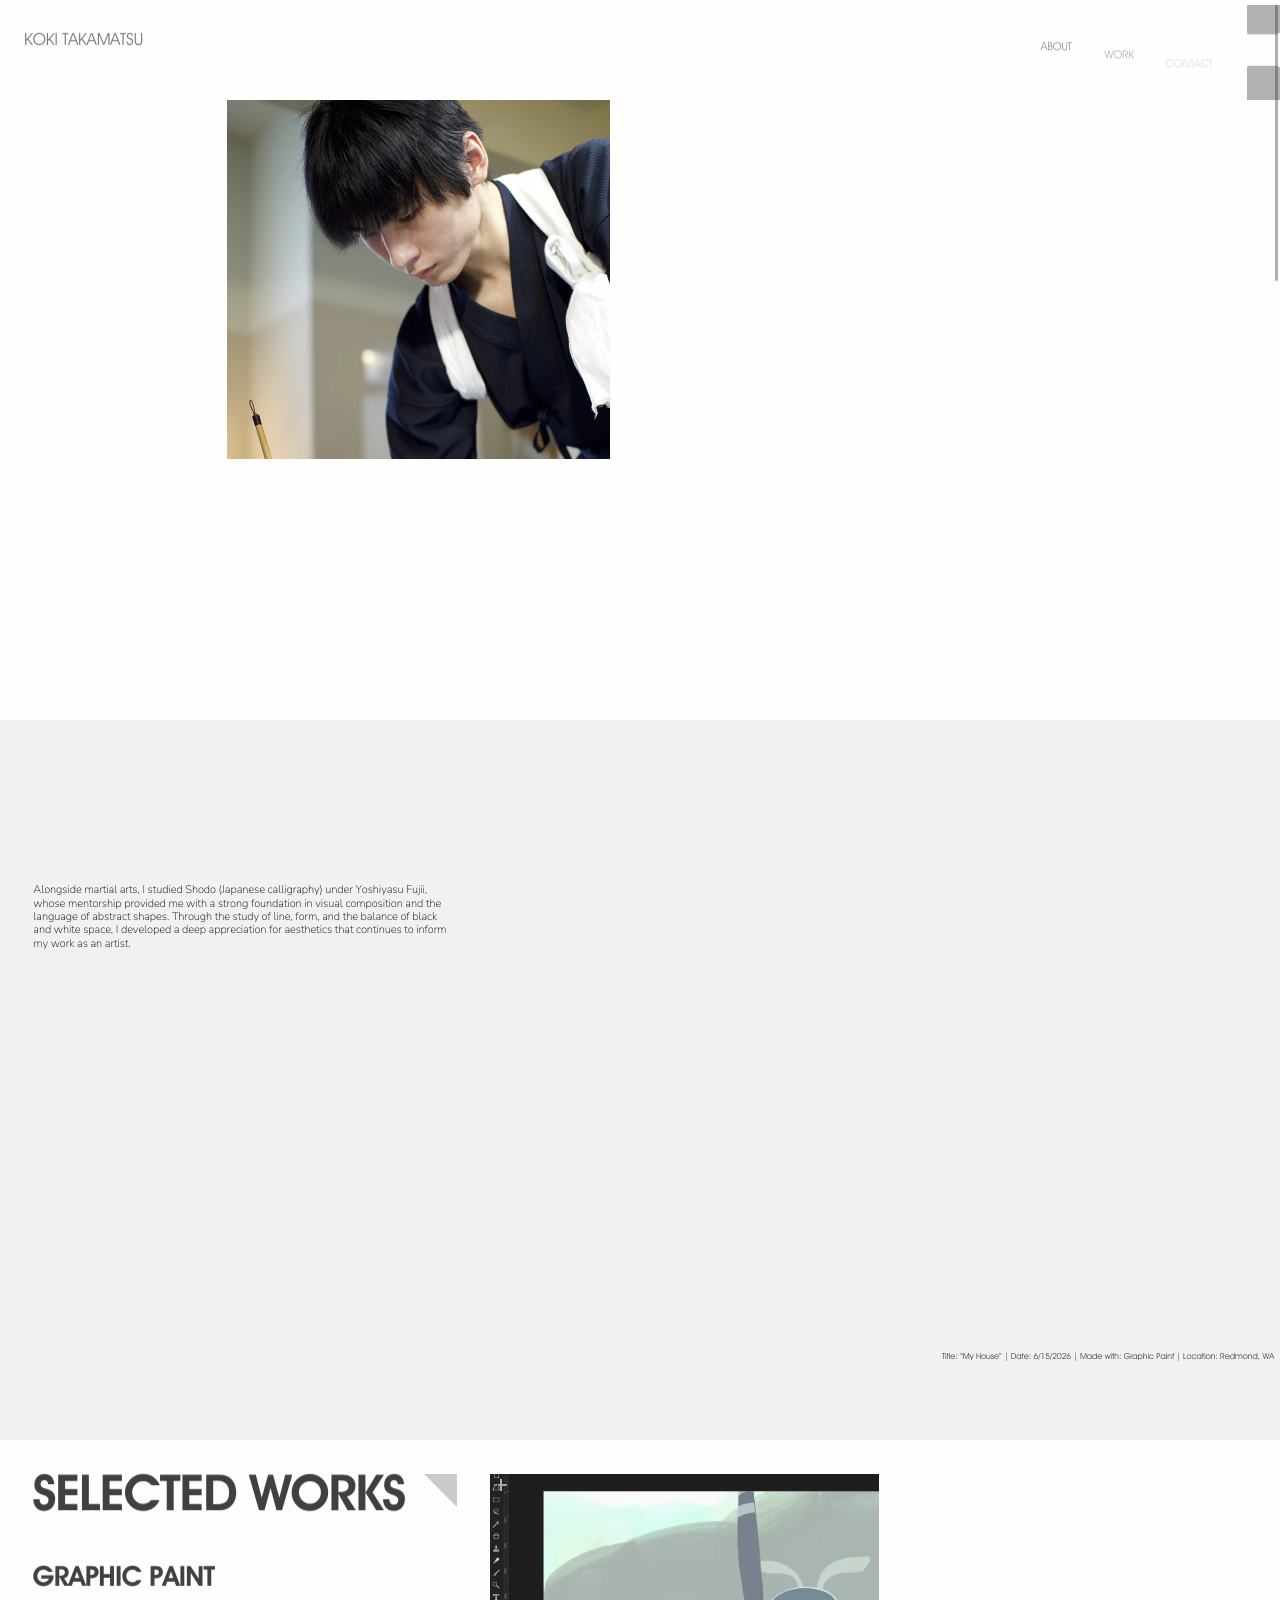
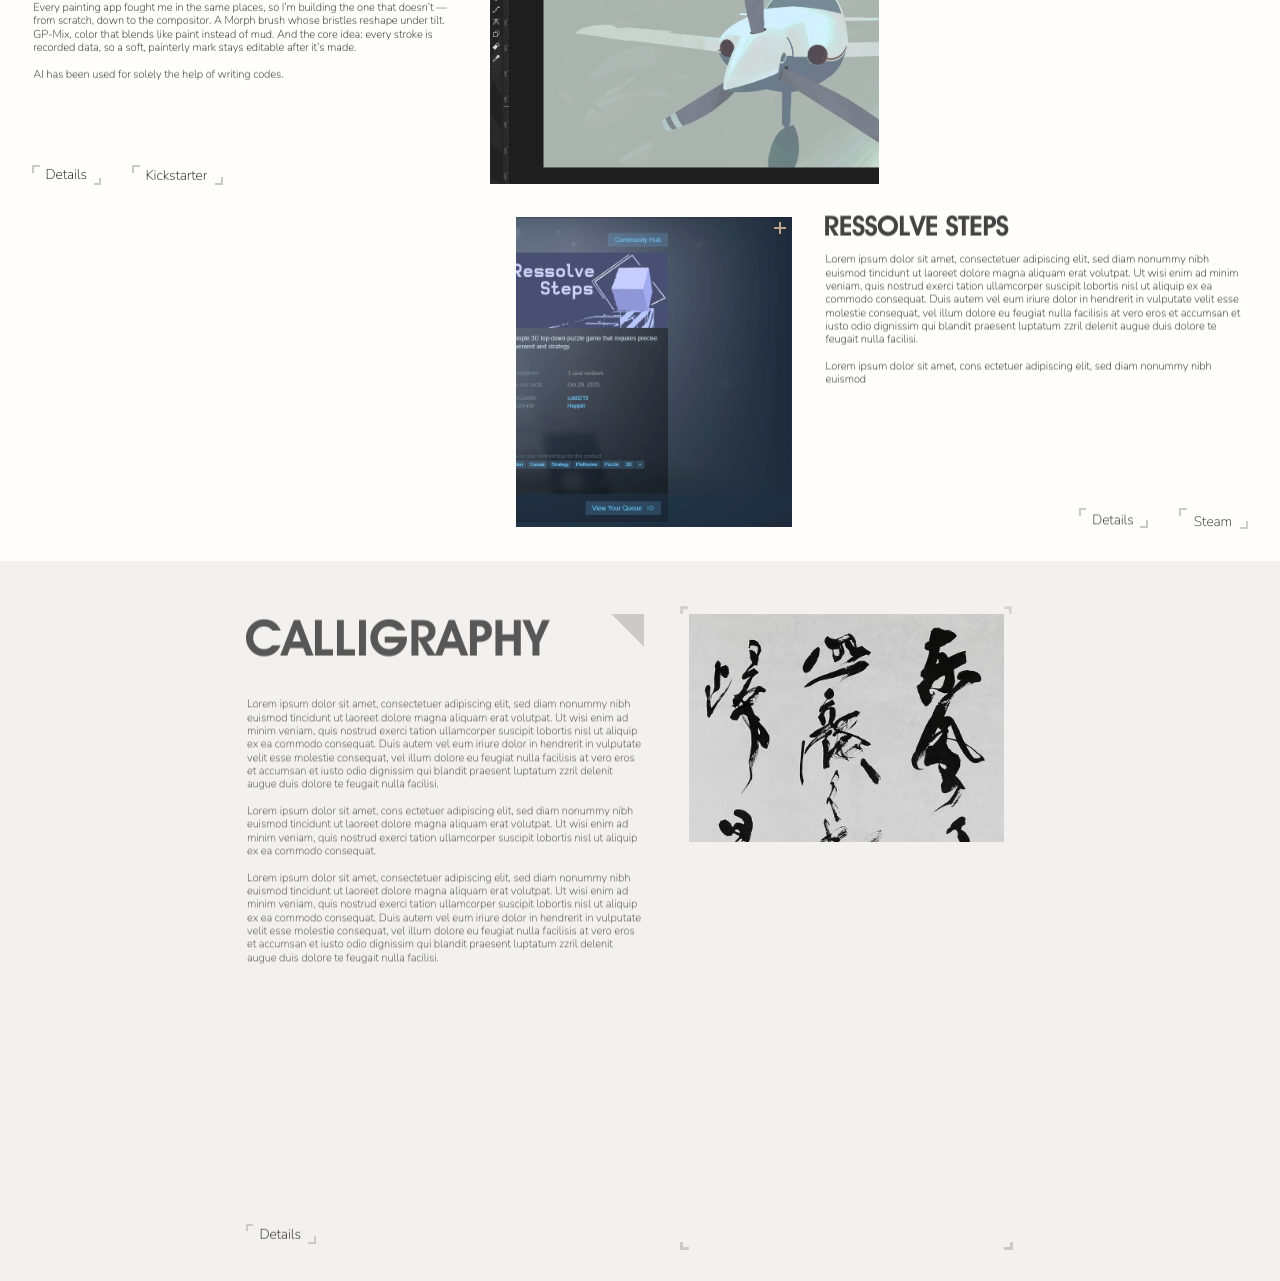
==== index.html @ 163e2c6d "Chevrons in the zoom's side margins step to the picture before / after Co-Authored-By: Claude Opus 5" ====
<!DOCTYPE html>
<html lang="en">
<head>
<meta charset="UTF-8" />
<meta name="viewport" content="width=device-width, initial-scale=1.0" />
<title>Koki Takamatsu — Portfolio</title>
<meta name="description" content="Portfolio of Koki Takamatsu — calligrapher, designer and illustrator." />
<link rel="icon" href="data:image/svg+xml,%3Csvg xmlns='http://www.w3.org/2000/svg' viewBox='0 0 100 100'%3E%3Crect x='28' y='28' width='44' height='44' fill='%23f20000'/%3E%3C/svg%3E" />
<!-- arriving from another page of the site with the cursor's square out (js/cursor.js leaves a note):
     the plain arrow stays hidden from the very first frame, before the stylesheets are in, while the
     white sheet still covers the page (the same rule as css/anim.css; illustration.html has it too) -->
<style>@media (pointer:fine){html.cursor-ready,html.cursor-ready *{cursor:none!important}}</style>
<script>
  try { (function (s, m) { if (s && Date.now() - s.t < 15000 && m && m("(pointer:fine)").matches && !m("(prefers-reduced-motion: reduce)").matches) document.documentElement.classList.add("cursor-ready"); })(JSON.parse(sessionStorage.getItem("kt-cursor") || "null"), window.matchMedia); } catch (e) {}
</script>
<!-- start the hero photo downloading immediately so the preloader rarely has to wait on it -->
<link rel="preload" as="image" href="assets/img/about-portrait.webp" fetchpriority="high" />
<link rel="stylesheet" href="css/style.css" />
<link rel="stylesheet" href="css/anim.css" />
<link rel="stylesheet" href="css/zoom.css" />
<!-- the owner's photos and captions as new as they are: GitHub's copy the moment the console saves -->
<script src="js/fresh.js"></script>
<script>
  /* Arm the animation layer before paint (no FOUC). If the user prefers
     reduced motion we never hide anything. A failsafe reveals the static
     page should the animation JS fail to load. */
  (function () {
    var d = document.documentElement;

    /* ---- browser-zoom support ----------------------------------------
       The design scale --k is driven as a fixed px length that Chrome's
       zoom can enlarge/shrink. On a genuine window resize we re-fit it to
       the viewport; across a ZOOM (detected via devicePixelRatio) we HOLD
       it, so the content actually scales instead of re-fitting and
       cancelling the zoom. The menu + scrollbar read innerWidth directly,
       so they stay put at their original size while the content zooms.
       A CSS fallback (:root{--k:calc(100vw/460.807)}) covers pre-JS.    */
    var DW = 460.807, FIRST = 259.2, lastDPR = window.devicePixelRatio || 1;
    // Expose the fit basis so the shared menu + scrollbar derive the SAME scale.
    window.__fit = { dw: DW, clampPt: FIRST };
    // Fit the artboard to viewport WIDTH, but never let the first 16:9 screen
    // (460.807 x 259.2pt) grow TALLER than the viewport. A wide/short window — e.g.
    // a maximised 16:9 monitor, whose usable height after the browser chrome is
    // less than 9/16 of its width — would otherwise clip the bottom of the first
    // section. Clamp by height too; .stage{margin:0 auto} then centres the
    // (slightly narrower) artboard. On a taller window the width wins, unchanged.
    function fitK() {
      var k = Math.min(window.innerWidth / DW, window.innerHeight / FIRST);
      d.style.setProperty("--k", k + "px");
    }
    fitK();
    window.addEventListener("resize", function () {
      var z = window.devicePixelRatio || 1;
      if (z !== lastDPR) { lastDPR = z; return; } // zoom -> keep --k (content scales)
      fitK();                                      // real resize -> re-fit to viewport
    });
    // the photos and captions the owner set in the console (data/front.json): asked for at once, the
    // newest copy there is (js/fresh.js), put in by js/photos.js
    window.__front = window.__fresh ? window.__fresh.get("data/front.json") : null;

    if (!window.matchMedia || !window.matchMedia("(prefers-reduced-motion: reduce)").matches) {
      d.classList.add("anim");
      window.__revealFailsafe = setTimeout(function () {
        d.classList.remove("anim");
        var p = document.getElementById("preloader");
        if (p) p.style.display = "none";
      }, 5000);
    }
  })();
</script>
</head>
<body>

<!-- preloader; the cursor's under-squares again, beneath the name -->
<div class="preloader" id="preloader" aria-hidden="true">
  <div class="cursor-fold"></div><div class="cursor-fold"></div>
  <span class="pl-inner"><span class="pl-name">KOKI TAKAMATSU</span></span>
</div>

<!-- custom cursor (fine pointers only): Maison Auge's inverse square + the inverting rhombus at the point (js/cursor.js) -->
<div class="cursor-lens" aria-hidden="true"></div>
<div class="cursor-dot" aria-hidden="true"></div>

<!-- fixed top-right menu: same grey as the corner marks, so it hides over them
     at the top of the page and stays reachable once you scroll past them -->
<button class="menu-btn" id="menuBtn" type="button" aria-label="Menu" aria-expanded="false" aria-controls="menuNav">
  <span></span><span></span><span></span>
</button>
<nav class="menu-nav" id="menuNav" aria-hidden="true">
  <a href="#about">ABOUT</a>
  <a href="#works">WORK</a>
  <a href="illustration.html">ILLUSTRATION</a>
  <a href="#contact">CONTACT</a>
</nav>

<!-- background bands (the grey section backgrounds: BACK GROUND, CALLIGRAPHY).
     Kept OUTSIDE the stage, as full-viewport-width layers behind it, so the
     stage's overflow:hidden can't clip them — they bleed to the window edges
     when a wide/short viewport centres the (narrower) stage. The stage is
     transparent so the grey shows through behind the content. -->
<div class="band" style="top:calc(259.2 * var(--k))"></div>
<div class="band" style="top:calc(777.9 * var(--k))"></div>

<!-- the cursor's two under-squares (css/anim.css, js/cursor.js): beneath the page content,
     so letters inside the inverse square stay clean -->
<div class="cursor-fold" aria-hidden="true"></div>
<div class="cursor-fold" aria-hidden="true"></div>

<main class="stage">

  <!-- top-right grey marks -->
  <div class="a wh sqg" style="--x:448.8;--y:0;--w:12;--h:12"></div>
  <div class="a wh sqg" style="--x:448.8;--y:24;--w:12;--h:12"></div>

  <!-- header -->
  <div class="a brand" style="--x:8.6;--y:6.2;--fs:6">KOKI TAKAMATSU</div>
  <a class="a nav" style="--x:374.64;--y:8.1;--fs:4">ABOUT</a>
  <a class="a nav" style="--x:397.66;--y:8.1;--fs:4">WORK</a>
  <a class="a nav" style="--x:419.69;--y:8.1;--fs:4">CONTACT</a>

  <!-- ========================= ABOUT ME ========================= -->
  <!-- data-slot: a photo holder the owner can fill or change in the console (data/front.json, js/photos.js) -->
  <figure class="a wh ph fr" data-slot="about" data-slot-name="About me" style="--x:81.9;--y:36;--w:137.8;--h:206.7">
    <img src="assets/img/about-portrait.webp" alt="Koki Takamatsu" data-noscale fetchpriority="high" />
    <i class="tl"></i><i class="tr"></i><i class="bl"></i><i class="br"></i>
  </figure>
  <div class="tri" style="--x:372.2;--y:36"></div>

<!--ABOUT ME Title-->
  <h2 id="about" class="a h" style="--x:239.5;--y:31.8;--w:160;--fs:18;color:#403838">ABOUT ME</h2>
<!--ABOUT ME Title ends-->

  <div class="a copy j" style="--x:238.5;--y:56.8;--w:145.7;color:#403838">
    <p>I am Koki Takamatsu, a senior at the School of the Art Institute of Chicago pursuing a
    bachelor&#8217;s degree in Fine Arts in Studio with a focus on design and Illustration.</p></div>
  <div class="a copy j" style="--x:238.5;--y:71.2;--w:145.7;color:#403838">
    <p>As a Japanese who&#8217;s spent half of my life in Japan and the other half in the United
    States, I draw inspiration from the diverse cultural experiences of both countries.</p></div>
  <div class="a copy" style="--x:238.5;--y:85.6;--w:145.7;color:#403838">
    <p>This website showcases my works from 2020 to 2025.</p></div>
  <div class="a copy j" style="--x:238.5;--y:95.2;--w:145.7;color:#403838">
    <p>Lorem ipsum dolor sit amet, consectetuer adipiscing elit, sed diam nonummy nibh euismod
    tincidunt ut laoreet dolore magna aliquam erat volutpat. Ut wisi enim ad minim veniam, quis
    nostrud exerci tation ullamcorper suscipit lobortis nisl ut aliquip ex ea commodo consequat.
    Duis autem vel eum iriure dolor in hendrerit in vulputate velit esse molestie consequat, vel
    illum dolore eu feugiat nulla facilisis at vero eros et</p></div>
  <div class="a copy j" style="--x:238.5;--y:124;--w:145.7;color:#403838">
    <p>I am open to freelance and internship opportunities&#8212;particularly interested in
    environmental concept art, and design for the video game industry, though I welcome projects
    beyond that field as well.</p></div>
  <div class="a copy" style="--x:238.5;--y:148;--w:145.7;color:#403838">
    <p>My Calligraphy works have also been recognized for winning the award at:<br>
    2021 Under-23 Mainichi National Calligraphy Competition and the<br>
    2022 National High School Calligraphy Championship<br>
    operated by The Mainichi Newspapers Co.</p></div>
  <div class="a copy" style="--x:238.5;--y:172;--w:145.7;color:#403838">
    <p>For more info, please visit: xxxxxxxxxxxx</p></div>
  <div class="a copy" style="--x:238.5;--y:181.6;--w:145.7;color:#403838">
    <p>Thank you for visiting!</p></div>

  <div class="a wh sq" style="--x:372.2;--y:230.7;--w:12;--h:12"></div>

  <!-- ========================= BACK GROUND ========================= -->
  <h2 class="a h" style="--x:10.9;--y:271.3;--w:200;--fs:18">BACK GROUND</h2>
  <div class="tri" style="--x:152.5;--y:275.7"></div>

  <div class="a copy j" style="--x:12;--y:293.4;--w:152.5">
    <p>From the age of &#64257;ve, I cultivated discipline and focus through the practice of Karate
    and Kendo in Japan. Continued my training even after relocating to Redmond, WA, at the age of
    13. In high school, I achieved the rank of black belt in both curricula before choosing to
    dedicate my full attention to advancing my aesthetic and design skills.</p></div>
  <div class="a copy j" style="--x:12;--y:317.4;--w:152.5">
    <p>Alongside martial arts, I studied Shodo (Japanese calligraphy) under Yoshiyasu Fujii, whose
    mentorship provided me with a strong foundation in visual composition and the language of
    abstract shapes. Through the study of line, form, and the balance of black and white space, I
    developed a deep appreciation for aesthetics that continues to inform my work as an artist.</p></div>

  <!-- data-menu-shade: the hamburger takes harmonious colours from this picture when over it (js/menu-shade.js).
       button.ph-open: the whole photo opens in the zoom view, its "+" the sign (js/zoom.js, css/zoom.css: the same
       as a work's on the illustration page); --px / --py: where the "+" is centred, in points from the corner -->
  <figure class="a wh box" data-slot="background" data-slot-name="Back ground (My House)" data-menu-shade style="--x:176.5;--y:294.7;--w:284.3;--h:188.2;--c:#b3b3b3"><button class="ph-open" type="button" aria-label="View Back ground"><span class="plus" style="--px:4.25;--py:4.05" aria-hidden="true"></span></button></figure>
  <!-- data-caption-for: that holder's caption, which the owner can rewrite in the console (data/front.json, js/photos.js);
       its parts as the page gives them in data-title / -date / -medium / -location. It ends at the picture's right edge:
       a longer caption grows to the left, then onto a second line (.cap-r) -->
  <div class="a cap cap-r" data-caption-for="background" data-title="My House" data-date="6/15/2026" data-medium="Graphic Paint" data-location="Redmond, WA" style="--x:176.5;--y:486.4;--w:282.2">Title: &#8220;My House&#8221; | Date: 6/15/2026 | Made with: Graphic Paint | Location: Redmond, WA</div>

  <!-- ========================= SELECTED WORKS ========================= -->
  <h2 id="works" class="a h" style="--x:11.7;--y:526.3;--w:260;--fs:18">SELECTED WORKS</h2>
  <div class="tri" style="--x:152.5;--y:530.5"></div>

  <!-- GRAPHIC PAINT -->
  <h3 class="a h" style="--x:11.7;--y:561.5;--w:160;--fs:10">GRAPHIC PAINT</h3>
  <div class="a copy j" style="--x:12;--y:575.4;--w:152.5">
    <p>Every painting app fought me in the same places, so I&#8217;m building the one that
    doesn&#8217;t &#8212; from scratch, down to the compositor. A Morph brush whose bristles reshape
    under tilt. GP-Mix, color that blends like paint instead of mud. And the core idea: every stroke
    is recorded data, so a soft, painterly mark stays editable after it&#8217;s made.</p></div>
  <div class="a copy" style="--x:12;--y:599.4;--w:152.5">
    <p>AI has been used for solely the help of writing codes.</p></div>
  <figure class="a wh box" data-slot="graphic" data-slot-name="Graphic Paint" data-fade style="--x:176.5;--y:530.5;--w:272.3;--h:111.7;--c:#d1d1d1"><button class="ph-open" type="button" aria-label="View Graphic Paint"><span class="plus" style="--px:3.95;--py:4" aria-hidden="true"></span></button></figure>
  <a class="a copy" style="--x:16.4;--y:635.6;--fs:5;--w:40">Details</a>
  <a class="a copy" style="--x:52.4;--y:635.6;--fs:5;--w:50">Kickstarter</a>
  <i class="ltick tl" style="--x:11.5;--y:635.5"></i><i class="ltick br" style="--x:33.75;--y:639.95"></i>
  <i class="ltick tl" style="--x:47.5;--y:635.5"></i><i class="ltick br" style="--x:77.55;--y:639.85"></i>

  <!-- RESSOLVE STEPS -->
  <figure class="a wh box" data-slot="resolve" data-slot-name="Resolve Steps" data-fade data-rtl style="--x:12;--y:654;--w:273.1;--h:111.6;--c:#d1d1d1"><button class="ph-open" type="button" aria-label="View Resolve Steps"><span class="plus r" style="--px:4.45;--py:4.1" aria-hidden="true"></span></button></figure>
  <h3 class="a h" style="--x:296.5;--y:651.1;--w:170;--fs:10">RESSOLVE STEPS</h3>
  <div class="a copy j" style="--x:297.2;--y:665.9;--w:151.6">
    <p>Lorem ipsum dolor sit amet, consectetuer adipiscing elit, sed diam nonummy nibh euismod
    tincidunt ut laoreet dolore magna aliquam erat volutpat. Ut wisi enim ad minim veniam, quis
    nostrud exerci tation ullamcorper suscipit lobortis nisl ut aliquip ex ea commodo consequat.
    Duis autem vel eum iriure dolor in hendrerit in vulputate velit esse molestie consequat, vel
    illum dolore eu feugiat nulla facilisis at vero eros et accumsan et iusto odio dignissim qui
    blandit praesent luptatum zzril delenit augue duis dolore te feugait nulla facilisi.</p>
    <p>Lorem ipsum dolor sit amet, cons ectetuer adipiscing elit, sed diam nonummy nibh euismod</p></div>
  <a class="a copy" style="--x:393.2;--y:758.9;--fs:5;--w:40">Details</a>
  <a class="a copy" style="--x:429.8;--y:759.1;--fs:5;--w:40">Steam</a>
  <i class="ltick tl" style="--x:388.3;--y:758.9"></i><i class="ltick br" style="--x:410.55;--y:763.25"></i>
  <i class="ltick tl" style="--x:424.3;--y:759"></i><i class="ltick br" style="--x:446.55;--y:763.45"></i>

  <!-- ========================= CALLIGRAPHY ========================= -->
  <h2 id="contact" class="a h" style="--x:88;--y:792.9;--w:240;--fs:18;letter-spacing:0">CALLIGRAPHY</h2>
  <div class="tri" style="--x:220;--y:797"></div>

  <div class="a copy j" style="--x:88.9;--y:823.6;--w:143.1">
    <p>Lorem ipsum dolor sit amet, consectetuer adipiscing elit, sed diam nonummy nibh euismod
    tincidunt ut laoreet dolore magna aliquam erat volutpat. Ut wisi enim ad minim veniam, quis
    nostrud exerci tation ullamcorper suscipit lobortis nisl ut aliquip ex ea commodo consequat.
    Duis autem vel eum iriure dolor in hendrerit in vulputate velit esse molestie consequat, vel
    illum dolore eu feugiat nulla facilisis at vero eros et accumsan et iusto odio dignissim qui
    blandit praesent luptatum zzril delenit augue duis dolore te feugait nulla facilisi.</p>
    <p>Lorem ipsum dolor sit amet, cons ectetuer adipiscing elit, sed diam nonummy nibh euismod
    tincidunt ut laoreet dolore magna aliquam erat volutpat. Ut wisi enim ad minim veniam, quis
    nostrud exerci tation ullamcorper suscipit lobortis nisl ut aliquip ex ea commodo consequat.</p>
    <p>Lorem ipsum dolor sit amet, consectetuer adipiscing elit, sed diam nonummy nibh euismod
    tincidunt ut laoreet dolore magna aliquam erat volutpat. Ut wisi enim ad minim veniam, quis
    nostrud exerci tation ullamcorper suscipit lobortis nisl ut aliquip ex ea commodo consequat.
    Duis autem vel eum iriure dolor in hendrerit in vulputate velit esse molestie consequat, vel
    illum dolore eu feugiat nulla facilisis at vero eros et accumsan et iusto odio dignissim qui
    blandit praesent luptatum zzril delenit augue duis dolore te feugait nulla facilisi.</p></div>

  <figure class="a wh ph fr" data-slot="calligraphy" data-slot-name="Calligraphy" style="--x:247.9;--y:797;--w:113.7;--h:226.2">
    <img src="assets/img/calligraphy.webp" alt="Cursive calligraphy" data-noscale data-vwipe />
    <i class="tl"></i><i class="tr"></i><i class="bl"></i><i class="br"></i>
  </figure>
  <a class="a copy" style="--x:93.4;--y:1016.6;--fs:5;--w:40">Details</a>
  <i class="ltick tl" style="--x:88.5;--y:1016.5"></i><i class="ltick br" style="--x:110.75;--y:1020.95"></i>

</main>

<!-- zoom view (js/zoom.js), as on the illustration page: the band grey, the photo centred with the same margin
     on opposite sides -->
<div class="zoom" id="zoom" role="dialog" aria-modal="true" aria-labelledby="zoomTitle" aria-hidden="true" tabindex="-1">
  <div class="zoom-bg"><div class="cursor-fold" aria-hidden="true"></div>
    <div class="zoom-nav prev" data-act="prev" aria-hidden="true"></div><div class="zoom-nav next" data-act="next" aria-hidden="true"></div></div>
  <p class="sr-only" id="zoomTitle"></p>
  <div class="zoom-ui">
    <button type="button" data-act="prev">Previous</button>
    <button type="button" data-act="next">Next</button>
    <button type="button" data-act="close">Close</button>
  </div>
</div>

<script src="vendor/gsap.min.js"></script>
<script src="vendor/ScrollTrigger.min.js"></script>
<script src="vendor/lenis.min.js"></script>
<script src="js/wipe.js"></script>
<script src="js/photos.js"></script>
<script src="js/anim.js"></script>
<script src="js/menu.js"></script>
<script src="js/menu-shade.js"></script>
<script src="js/zoom.js"></script>
<script src="js/cursor.js"></script>
</body>
</html>
---- css/style.css ----
/* ============================================================
   KOKI TAKAMATSU — exact 1:1 reproduction of Artboard_1
   Source of truth: the rendered PDF. Every element is placed at
   its exact PDF/artboard coordinate (top-left origin, points),
   scaled by --k. Fonts, sizes and colours are taken from the PDF.
   ============================================================ */

/* display = ITC Avant Garde Gothic (extracted from the PDF), URW Gothic fallback */
@font-face{font-family:"AvantGarde";src:url("../assets/fonts/avantgarde-book.woff2") format("woff2");font-weight:400;font-style:normal;font-display:swap}
@font-face{font-family:"AvantGarde";src:url("../assets/fonts/avantgarde-demi.woff2") format("woff2");font-weight:700;font-style:normal;font-display:swap}
@font-face{font-family:"Gothic";src:url("../assets/fonts/urwgothic-book.woff2") format("woff2");font-weight:400;font-style:normal;font-display:swap}
@font-face{font-family:"Gothic";src:url("../assets/fonts/urwgothic-demi.woff2") format("woff2");font-weight:700;font-style:normal;font-display:swap}
/* body = Nunito Sans 12pt ExtraLight (exact subset extracted from the PDF) */
@font-face{font-family:"Nunito Sans";src:url("../assets/fonts/nunitosans-extralight.woff2") format("woff2");font-weight:200;font-style:normal;font-display:swap}
@font-face{font-family:"Nunito Sans";src:url("../assets/fonts/nunitosans-extralight-italic.woff2") format("woff2");font-weight:200;font-style:italic;font-display:swap}

:root{
  /* design scale: px per artboard point. Fluid fallback (fills the viewport
     width); the head script overrides it with a fixed px value so browser zoom
     scales the artboard instead of re-fitting. */
  --k:calc(100vw / 460.807);
  --paper:#fffefc;
  --band:#f2f1ef;
  --ink:#434343;
  --ph:#b3b1b1;                                                   /* placeholder grey (the file's) */
  --red:#f20000;
  --disp:"AvantGarde","Gothic","Century Gothic",sans-serif;
  --text:"Nunito Sans",system-ui,sans-serif;
}
*{margin:0;padding:0;box-sizing:border-box}
html,body{background:var(--paper)}
/* position:relative so the full-width background bands (direct children of body)
   are positioned in document space, scrolling with the page. */
body{position:relative;font-family:var(--text);-webkit-font-smoothing:antialiased;text-rendering:geometricPrecision}
img{display:block;width:100%;height:100%;object-fit:cover}
.sr-only{position:absolute;width:1px;height:1px;overflow:hidden;clip:rect(0 0 0 0);white-space:nowrap;margin:-1px}
/* keyboard focus: a plain ink ring, square, no halo. The browser's own ring has a white halo
   and round corners, which the cursor's square folds into dark lines (CLAUDE.md). The menu
   button and labels, a work, the zoom's buttons and the colour test panel draw their own. */
:focus-visible{outline:max(1px,calc(.4 * var(--k))) solid #434343;outline-offset:calc(1 * var(--k))}

/* the artboard: 460.807 x 1036.66 pt. Width is the design size (460.807pt * --k)
   so it fills the viewport at default zoom and grows/shrinks with browser zoom;
   margin auto centres it when zoomed out (narrower than the viewport). */
.stage{
  position:relative;z-index:1;width:calc(460.807 * var(--k));margin:0 auto;
  aspect-ratio:460.807 / 1036.66;background:transparent;overflow:hidden;
  container-type:inline-size;font-family:var(--text);
}

/* placement primitive: --x --y (--w --h) in artboard points */
.a{position:absolute;left:calc(var(--x) * var(--k));top:calc(var(--y) * var(--k));width:calc(var(--w,0) * var(--k))}
.wh{height:calc(var(--h) * var(--k))}

/* background bands (the grey section backgrounds — BACK GROUND, CALLIGRAPHY).
   Direct children of <body>, so width:100% spans the whole viewport and they sit
   BEHIND the transparent stage (z-index:0 < stage's 1). The stage's overflow:hidden
   no longer clips them, so the grey fills the window edge-to-edge even when a
   wide/short viewport centres the stage; the content rides on top in the stage. */
.band{position:absolute;left:0;width:100%;z-index:0;
   height:calc(259.2 * var(--k));background:var(--band)}

/* image placeholders / photos */
.box{background:var(--c,#d1d1d1);overflow:hidden}
.ph{overflow:visible}

/* type ---------------------------------------------------- */
.h{font-family:var(--disp);font-weight:700;color:#404040;text-transform:uppercase;
   line-height:1;white-space:nowrap;font-size:calc(var(--fs) * var(--k));letter-spacing:-.025em;
   top:calc((var(--y) + var(--fs)/12 + .25) * var(--k))}
.copy{font-family:var(--text);font-weight:200;color:#000;
   font-size:calc(var(--fs,4) * var(--k));line-height:1.2;letter-spacing:-.008em;
   top:calc((var(--y) + var(--fs,4)/12 + .25) * var(--k))}
.copy p{margin:0 0 calc(4.8 * var(--k))}
.copy p:last-child{margin-bottom:0}
/* body copy is left-aligned (ragged right) in the source, not justified */

.brand,.nav{font-family:var(--disp);font-weight:400;color:#434343;line-height:1;
   font-size:calc(var(--fs) * var(--k));white-space:nowrap;letter-spacing:-.008em;
   top:calc((var(--y) + var(--fs)/12 + .25) * var(--k))}
.cap{font-family:var(--disp);font-weight:400;color:#403f3f;line-height:1;
   font-size:calc(3 * var(--k));white-space:nowrap;top:calc((var(--y) + .5) * var(--k))}
/* a caption the owner can rewrite (data-caption-for): it ends where its box does (the picture's
   right edge), so a longer one grows to the left, then wraps onto a second line */
.cap-r{white-space:normal;text-align:right}

/* "+" — on a photo that opens in the zoom: css/zoom.css (the same on both pages) */

/* link with corner-tick frame */
.tag{font-family:var(--text);font-weight:200;color:#000;line-height:1;
   font-size:calc(5 * var(--k));white-space:nowrap;padding:calc(1.2 * var(--k)) calc(2.4 * var(--k))}
.tag>i{position:absolute;width:calc(3 * var(--k));height:calc(3 * var(--k));--b:max(.75px,calc(.5 * var(--k)))}
.tag>i.tl{top:0;left:0;border-top:var(--b) solid #000;border-left:var(--b) solid #000}
.tag>i.br{bottom:0;right:0;border-bottom:var(--b) solid #000;border-right:var(--b) solid #000}

/* squares */
.sq{background:#f20000}
.sqg{background:#b3b1b1}

/* corner crop-ticks on the two photos */
.fr>i{position:absolute;width:calc(3 * var(--k));height:calc(3 * var(--k));--b:max(1px,calc(1.25 * var(--k)));z-index:2}
.fr>i.tl{top:calc(-3 * var(--k));left:calc(-3 * var(--k));border-top:var(--b) solid #ccc9c9;border-left:var(--b) solid #ccc9c9}
.fr>i.tr{top:calc(-3 * var(--k));right:calc(-3 * var(--k));border-top:var(--b) solid #ccc9c9;border-right:var(--b) solid #ccc9c9}
.fr>i.bl{bottom:calc(-3 * var(--k));left:calc(-3 * var(--k));border-bottom:var(--b) solid #ccc9c9;border-left:var(--b) solid #ccc9c9}
.fr>i.br{bottom:calc(-3 * var(--k));right:calc(-3 * var(--k));border-bottom:var(--b) solid #ccc9c9;border-right:var(--b) solid #ccc9c9}

/* link corner-tick frame marks (positioned independently in artboard space) */
.ltick{position:absolute;left:calc(var(--x) * var(--k));top:calc(var(--y) * var(--k));
   width:calc(2.75 * var(--k));height:calc(2.75 * var(--k));--b:max(1px,calc(1 * var(--k)))}
.ltick.tl{border-top:var(--b) solid #ccc9c9;border-left:var(--b) solid #ccc9c9}
.ltick.br{border-bottom:var(--b) solid #ccc9c9;border-right:var(--b) solid #ccc9c9}

/* triangle accent (right angle at top-right, hypotenuse to lower-left) */
.tri{position:absolute;left:calc(var(--x) * var(--k));top:calc(var(--y) * var(--k));
   width:calc(12 * var(--k));height:calc(12 * var(--k));
   background:#ccc9c9;clip-path:polygon(100% 0,100% 100%,0 0)}
---- css/anim.css ----
/* ============================================================
   KOKI TAKAMATSU — animation layer (additive)
   Pre-hide states are gated behind `.anim` on <html> and use
   ONLY opacity / clip-path — never a transform offset and never
   will-change. The motion (slide / scale / wipe) is supplied by
   GSAP at run time and is fully stripped on completion, so every
   element rasterises exactly like the static page at rest (no
   leftover compositing layer, identical antialiasing). If JS
   never runs, a head-script failsafe removes `.anim` and the page
   is the original static layout.
   ============================================================ */

/* ---- pre-hide (only while .anim is present and JS is driving) ---- */
.anim .brand,
.anim .nav,
.anim .h,
.anim .copy,
.anim .cap,
.anim .tri,
.anim .sq,
.anim .ltick,
.anim .fr > i,
.anim .plus{
  opacity:0;
}
/* photos wipe in (top→down); only the <img> is clipped */
.anim .ph img{ clip-path:inset(0 0 100% 0); }
/* placeholder boxes wipe in left→right */
.anim .box{ clip-path:inset(0 100% 0 0); }

/* ---- preloader ------------------------------------------------- */
.preloader{
  position:fixed;inset:0;z-index:9999;
  background:var(--paper);
  display:flex;align-items:center;justify-content:center;
  overflow:hidden;
}
.pl-inner{display:inline-block;overflow:hidden;padding:.16em 0;position:relative;z-index:1}
.pl-name{
  display:inline-block;
  font-family:var(--disp);font-weight:400;color:#434343;
  letter-spacing:.04em;
  font-size:clamp(15px,3.2vw,46px);
  white-space:nowrap;
  transform:translate3d(0,110%,0);
}
html:not(.anim) .preloader{display:none}

/* ---- custom cursor (fine pointers only; driven by js/cursor.js) -- */
/* A small rhombus marks the exact point. Around it, Maison Auge's inverse square:
   filled with their #DCCBC3 and blended with "difference", so whatever passes
   under it shows |colour - #DCCBC3|, live (paper -> deep ink-blue, grey -> dark
   brown, red -> teal). 12pt, the site's square, sized and placed by the script.
   Two more squares (.cursor-fold) sit at the same spot UNDER the page content.
   Together they mirror the paper about #DCCBC3 (paper -> 2 x #DCCBC3 - paper),
   so inside the square the letters and the paper lie on the same side of it.
   Without them every anti-aliased letter edge crosses #DCCBC3, and the
   difference folds it through black: a dark outline round each letter, and thin
   type turning muddy. Solid colours come out exactly the same either way. */
.cursor-dot,.cursor-lens,.cursor-fold{position:fixed;top:0;left:0;pointer-events:none}
.cursor-lens,.cursor-fold{
  width:0;height:0;background:#dccbc3;mix-blend-mode:difference;will-change:transform;
}
.cursor-lens{z-index:10000}
.cursor-dot{z-index:10001}
.cursor-fold{z-index:1}
/* While testing colours (js/menu-shade.js, the ?shader panel) the square is a harmony lens
   instead: it recolours what is beneath it through the chosen harmony, with a backdrop filter
   on the finished pixels, so nothing can fold there and the under-squares rest. Where SVG
   backdrop filters are missing (Safari, Firefox), four blended squares make that harmony's
   two-colour tone instead: grey by luminosity, then scaled, lifted (screen) and flipped
   (difference) channel by channel, from black's colour to white's. */
html.cursor-harmony .cursor-lens{background:none;mix-blend-mode:normal;-webkit-backdrop-filter:var(--cursor-lens,none);backdrop-filter:var(--cursor-lens,none)}
html.cursor-harmony .cursor-fold{visibility:hidden}
.cursor-tone{position:fixed;top:0;left:0;width:0;height:0;pointer-events:none;z-index:10000;will-change:transform;display:none}
html.cursor-harmony.cursor-tones .cursor-tone{display:block}
.cursor-tone.t1{background:#808080;mix-blend-mode:color}
.cursor-tone.t2{background:var(--tone-mul);mix-blend-mode:multiply}
.cursor-tone.t3{background:var(--tone-lift);mix-blend-mode:screen}
.cursor-tone.t4{background:var(--tone-flip);mix-blend-mode:difference}
/* The white sheet (the preloader) covers the page and its under-squares, so it carries
   its own pair, beneath the name. While the sheet moves, js/wipe.js keeps it on whole
   device pixels and these ride back against it (--sheet-y), so they stay exactly under
   the square: the name, and the sheet's moving edge, stay clean inside it. */
.preloader .cursor-fold{z-index:0;translate:0 calc(-1 * var(--sheet-y,0px))}
/* The page content paints above the under-squares, so the browser lifts it onto a
   layer of its own whenever they show. Keep it lifted for as long as the cursor
   is live, or its text rendering would flip each time the mouse enters or leaves. */
html.cursor-live .stage{will-change:transform}
/* The open menu sits above the under-squares, and its white labels over the grey panel
   sit on both sides of #DCCBC3: inside the square their soft edges would fold through
   black. So there (js/cursor.js) each label shows only this copy, in white's mirror
   about #DCCBC3 (black's mirror is black, for hover): the square turns it into exactly
   the colour white would give, with clean edges. Hidden until the square is over it. */
.menu-nav a{position:relative}
.menu-nav a::after{
  content:attr(data-label);content:attr(data-label) / "";      /* (empty alt: not read twice) */
  position:absolute;left:0;top:0;white-space:nowrap;pointer-events:none;
  color:#b99787;transition:color .2s ease;
  clip-path:var(--cursor-copy,inset(0 0 100% 0));
}
.menu-nav a:hover::after{color:var(--nav-hover-m,#000)}   /* (js/menu-shade.js: the hover colour's mirror) */
/* The point itself: a rhombus (a square turned 45 degrees) whose tips sit on the
   old 6px dot's circle, inverting live with the same #DCCBC3 difference. Over the
   square it inverts the inverse, so it opens a small window back onto the page. */
.cursor-dot{
  width:6px;height:6px;background:#dccbc3;mix-blend-mode:difference;
  clip-path:polygon(50% 0,100% 50%,50% 100%,0 50%);
  transform:translate3d(-50%,-50%,0);
  opacity:0;transition:opacity .3s ease;
}
@media (pointer:fine){
  html.cursor-ready,html.cursor-ready *{cursor:none !important}
  html.cursor-on .cursor-dot{opacity:1}
}
@media (hover:none),(pointer:coarse){
  .cursor-dot,.cursor-lens,.cursor-fold,.cursor-tone{display:none}
}

/* ---- reduced motion: everything static, instantly ------------- */
@media (prefers-reduced-motion:reduce){
  .anim .brand,.anim .nav,.anim .h,.anim .copy,.anim .cap,
  .anim .tri,.anim .sq,.anim .ltick,.anim .fr > i,
  .anim .plus,.anim .ph img,.anim .box{
    opacity:1 !important;
    clip-path:none !important;
  }
  .preloader{display:none !important}
  .cursor-dot,.cursor-lens,.cursor-fold,.cursor-tone{display:none !important}
}

/* ---- fixed top-right menu -------------------------------------- */
/* --mk = px per artboard point, set by menu.js so the button scales with the
   design and lines up over the grey corner marks. Three states that morph:
   (1) camouflage at the top — two 12x12 squares over the marks, middle bar
   hidden, so it vanishes; (2) .scrolled (marks gone) — the squares split into
   a 3-bar hamburger that rises into the corner; (3) open — hamburger -> X. */
.menu-btn{
  position:fixed;z-index:90;left:0;top:0;right:auto;
  width:calc(var(--mk,4) * 12px);height:calc(var(--mk,4) * 36px);
  transform:translate(-50%,-50%);
  padding:0;box-sizing:border-box;background:transparent;border:0;cursor:pointer;
  /* vertical position is driven frame-by-frame by menu.js (ride-up + catch-up),
     so transform is NOT CSS-transitioned here — only the span morph is. */
}
/* keyboard focus (also after Esc closes the menu): a plain ink ring. The browser's own ring
   has a white halo, which the cursor's square would fold into a dark line (CLAUDE.md). */
.menu-btn:focus-visible{outline:max(1px,calc(var(--mk,4) * .5px)) solid #434343;outline-offset:calc(var(--mk,4) * 1px)}
.menu-btn span{
  position:absolute;left:0;width:100%;background:#b3b1b1;
  transition:top .5s cubic-bezier(.4,0,.2,1),height .5s cubic-bezier(.4,0,.2,1),
             opacity .3s ease,transform .35s ease,background-color .3s ease;
}
/* (1) camouflage: two squares over the marks, middle hidden */
.menu-btn span:nth-child(1){top:0;height:calc(var(--mk,4) * 12px)}
.menu-btn span:nth-child(2){top:calc(var(--mk,4) * 16.75px);height:calc(var(--mk,4) * 2.5px);opacity:0}
.menu-btn span:nth-child(3){top:calc(var(--mk,4) * 24px);height:calc(var(--mk,4) * 12px)}
/* (2) scrolled: split into a 3-bar hamburger (its position is driven by menu.js
   — it rides up with the page, then catches back up into the corner). The
   squares->bars morph is slowed to read as a deliberate "catch up", matching
   the JS position ease; the X toggle below restores the snappy timing. */
.menu-btn.scrolled span{
  height:max(2px,calc(var(--mk,4) * 2.4px));
  transition:top .8s cubic-bezier(.4,0,.2,1),height .8s cubic-bezier(.4,0,.2,1),
             opacity .55s ease,transform .35s ease,background-color .3s ease;
}
.menu-btn.scrolled span:nth-child(1){top:calc(var(--mk,4) * 12.75px)}
.menu-btn.scrolled span:nth-child(2){top:calc(var(--mk,4) * 16.75px);opacity:1}
.menu-btn.scrolled span:nth-child(3){top:calc(var(--mk,4) * 20.75px)}
/* (3) open: hamburger -> X (from either state) — keep the click toggle snappy
   (this transition wins over .scrolled for the open state, same specificity). */
.menu-btn[aria-expanded="true"] span{
  height:max(2px,calc(var(--mk,4) * 2.4px));background:#b3b1b1;
  transition:top .5s cubic-bezier(.4,0,.2,1),height .5s cubic-bezier(.4,0,.2,1),
             opacity .3s ease,transform .35s ease,background-color .3s ease;
}
.menu-btn[aria-expanded="true"] span:nth-child(1){top:calc(var(--mk,4) * 16.75px);transform:rotate(45deg)}
/* middle bar hides instantly — the panel background (.menu-bg) is seeded exactly
   over it and distorts out into the panel in one continuous shape (see menu.js) */
.menu-btn[aria-expanded="true"] span:nth-child(2){opacity:0;transition:opacity 0s}
.menu-btn[aria-expanded="true"] span:nth-child(3){top:calc(var(--mk,4) * 16.75px);transform:rotate(-45deg)}

.menu-nav{
  position:fixed;z-index:89;left:auto;right:0;top:0;
  display:flex;flex-direction:column;align-items:flex-end;
  gap:calc(var(--mk,4) * 5px);
  padding:calc(var(--mk,4) * 8px) calc(var(--mk,4) * 11px);
  pointer-events:none;
}
.menu-nav.open{pointer-events:auto}
/* The background panel IS the middle bar made large. menu.js seeds it (a FLIP)
   exactly over the hamburger's middle bar, then this single element distorts —
   translate+scale on the worksEase curve — out into the panel. It keeps the grey
   of the corner box (no recolour). No cross-fade: one continuous, warping shape.
   The text rides on top separately so it never warps. */
.menu-bg{
  position:absolute;inset:0;z-index:-1;
  background:#b3b1b1;visibility:hidden;
  box-shadow:0 calc(var(--mk,4)*2px) calc(var(--mk,4)*9px) rgba(0,0,0,0);
  transform-origin:0 0;
  /* the morph runs in two phases driven inline by menu.js — slide-left, then
     expand; the panel stays grey (matches the corner box). visibility toggles
     there too. */
}
.menu-nav.open .menu-bg{
  background:#b3b1b1;
  box-shadow:0 calc(var(--mk,4)*2px) calc(var(--mk,4)*9px) rgba(0,0,0,.10);
}
.menu-nav a{
  /* --disp 400, pure white, 4pt (font-size 4 * --mk), -.008em. */
  font-family:var(--disp);font-weight:400;color:#fff;
  font-size:calc(var(--mk,4) * 4px);letter-spacing:-.008em;
  text-decoration:none;line-height:1;white-space:nowrap;
  opacity:0;transform:translateX(calc(var(--mk,4) * 5px));
  transition:color .2s ease,opacity .3s ease,
             transform .45s cubic-bezier(.38,0,.5,1);
}
/* items appear once the panel has mostly grown, lightly staggered.
   nth-of-type (not nth-child) so the .menu-bg first child doesn't shift them. */
.menu-nav.open a{opacity:1;transform:translateX(0)}
.menu-nav.open a:nth-of-type(1){transition-delay:0s,.46s,.46s}
.menu-nav.open a:nth-of-type(2){transition-delay:0s,.55s,.55s}
.menu-nav.open a:nth-of-type(3){transition-delay:0s,.64s,.64s}
.menu-nav.open a:nth-of-type(4){transition-delay:0s,.73s,.73s}
.menu-nav a:hover{color:var(--nav-hover,#000)}   /* (a light tint on a coloured panel: js/menu-shade.js) */
.menu-nav a:focus-visible{outline-color:#000}     /* (the site's ring, css/style.css, in the hover's black) */

/* ---- custom scrollbar -------------------------------------------------- */
/* The native scrollbar is hidden; menu.js draws this one, so the hamburger's
   yield stays in EXACT sync with what is actually on screen (no overlay-rail
   guesswork). The rail (track) shows on hover; the thumb shows on scroll/hover.
   It sits ABOVE the menu (z>90) so the grabbable thumb is never painted under
   the grey camouflage box at the top: in catch the dodge keeps them apart, but
   in scrub (top of page) the box overlaps the thumb's column — a scrollbar must
   stay topmost, like the native one it replaces. */
html{scrollbar-width:none}
html::-webkit-scrollbar{width:0;height:0}
/* Dimensions use --mk (the menu's innerWidth-derived scale), so the bar keeps the
   same on-screen size under browser zoom — like the menu, not the zooming content.
   At default zoom --mk*px == the original px (11/5/3...). The thumb's LENGTH is set
   in JS from the viewport/content ratio and re-derives on the resize zoom fires. */
.cscroll-rail{
  position:fixed;top:0;right:0;bottom:0;width:calc(var(--mk,4) * 2.64px);z-index:91;
  background:rgba(67,67,67,.05);opacity:0;pointer-events:none;
  transition:opacity .25s ease;
}
.cscroll-rail.show{opacity:1}
.cscroll-thumb{
  position:fixed;top:0;right:calc(var(--mk,4) * 0.72px);width:calc(var(--mk,4) * 1.2px);z-index:92;
  border-radius:calc(var(--mk,4) * 0.72px);background:rgba(67,67,67,.42);
  opacity:0;pointer-events:none;
  /* vertical position is driven by transform:translateY (set in menu.js) so it
     tracks scroll on the compositor without forcing a layout each frame. */
  transition:opacity .35s ease,width .16s ease,right .16s ease,background-color .2s ease;
}
.cscroll-thumb.show{opacity:1;pointer-events:auto}
.cscroll-thumb.rail{width:calc(var(--mk,4) * 1.92px);right:calc(var(--mk,4) * 0.36px);background:rgba(67,67,67,.62)}
@media (prefers-reduced-motion:reduce){
  .cscroll-rail,.cscroll-thumb{transition:opacity .15s ease}
}
---- css/zoom.css ----
/* ============================================================
   KOKI TAKAMATSU — the "+" and the zoom view (js/zoom.js)
   The same on both pages: the illustration page's works and the front page's
   photos with a "+". Where a "+" sits on its picture: css/illustration.css for
   a work, below for a photo.
   ============================================================ */

/* "+" — a 4.5pt cross. It never moves: it only fades — in as its picture appears, out the
   moment the picture is opened, and back in once it has returned to its place. It inverts
   the picture beneath it with the cursor's inverse (#DCCBC3, difference), so it reads on
   any picture, light or dark.
   Every edge of it on a whole device pixel: its size and bar thickness come in whole device
   pixels (--plus-s / --plus-w, js/zoom.js) and the bars are centred by layout, not by
   half-bar transforms. A half-covered edge pixel over a bright picture would fold through
   black inside the cursor's square (css/anim.css). */
.plus{position:absolute;width:var(--plus-s,calc(4.5 * var(--k)));height:var(--plus-s,calc(4.5 * var(--k)));mix-blend-mode:difference}
.plus::before,.plus::after{content:"";position:absolute;background:#dccbc3;transition:background-color .25s ease}
.plus::before{left:0;width:100%;height:var(--plus-w,max(.75px,calc(.6 * var(--k))));top:calc(50% - var(--plus-w,max(.75px,calc(.6 * var(--k)))) / 2)}
.plus::after{top:0;height:100%;width:var(--plus-w,max(.75px,calc(.6 * var(--k))));left:calc(50% - var(--plus-w,max(.75px,calc(.6 * var(--k)))) / 2)}
/* hover highlight: the "+" turns a solid whitish grey (the band grey, #f2f1ef) while the
   pointer is on the "+" itself — colour only, it never moves. (Not on the whole picture: a
   highlighted "+" far from the pointer read as left behind.) Inside the cursor's square it
   shows inverted, as a dark slate. Real-hover devices only, so a tap on a phone can't
   leave it stuck; keyboard focus on its picture gets the same highlight. */
@media (hover:hover){
  .plus:hover{mix-blend-mode:normal}
  .plus:hover::before,.plus:hover::after{background:var(--band)}
}
:focus-visible > .plus{mix-blend-mode:normal}
:focus-visible > .plus::before,:focus-visible > .plus::after{background:var(--band)}

/* ---- the front page's photos with a "+" (index.html) -------------------------------
   The whole photo is the button (as a work is), laid over the holder's picture; the
   holder itself is untouched (figure[data-slot]: js/photos.js, the console). */
.ph-open{
  position:absolute;inset:0;display:block;margin:0;padding:0;border:0;background:none;color:inherit;font:inherit;cursor:pointer;
  -webkit-appearance:none;appearance:none;-webkit-tap-highlight-color:transparent;
}
.ph-open:focus{outline:none}
/* its focus ring: red and unmoved, as a work's — drawn just inside the photo, since a photo
   that reaches the page's edge would have the ring cut off outside it */
.ph-open:focus-visible{outline:max(1px,calc(.4 * var(--k))) solid var(--red);outline-offset:calc(-1 * max(1px,calc(.4 * var(--k))))}
/* its "+": centred --px / --py points in from the photo's top-left corner (.r: its top-right),
   where the page has always had it */
.ph-open .plus{left:calc(var(--px) * var(--k) - var(--plus-s,calc(4.5 * var(--k))) / 2);top:calc(var(--py) * var(--k) - var(--plus-s,calc(4.5 * var(--k))) / 2)}
.ph-open .plus.r{left:auto;right:calc(var(--px) * var(--k) - var(--plus-s,calc(4.5 * var(--k))) / 2)}
/* while a photo is up in the zoom its place is empty, as a work's in the row — only the
   picture is hidden, so its "+" can fold away and later draw itself back in */
.box.is-zoomed{background:none}
.box.is-zoomed > img{visibility:hidden}

/* ---- the zoom view: the band grey, the picture centred with the same 12pt margin on
   opposite sides (the illustration file's second row) ---------------------------------- */
/* Beneath the hamburger and its menu (z 89–90, css/anim.css): they stay the top layer, so a picture
   flies in and home under the hamburger, which never vanishes and reappears. While a picture is up
   (html.zoom-open, js/zoom.js) the zoom has the input: a click on the hamburger closes it, as a click
   anywhere does, and the page's scrollbar (above the menu) steps aside — the page under the grey
   doesn't scroll. The hamburger holds still meanwhile (js/menu.js), and its tint from the BACK GROUND
   picture fades with the grey (js/menu-shade.js). */
.zoom{position:fixed;inset:0;z-index:88;visibility:hidden;pointer-events:none;outline:none;touch-action:none}
html.zoom-open .menu-btn{pointer-events:none}
html.zoom-open .cscroll-rail.show,html.zoom-open .cscroll-thumb.show{opacity:0;pointer-events:none}
.zoom.is-open{visibility:visible;pointer-events:auto;cursor:pointer}
.zoom-bg{position:absolute;inset:0;background:var(--band);opacity:0}
/* Under the cursor's square the grey is drawn as its mirror about #DCCBC3 (#c6a597 —
   the very same colour once the square inverts it), a patch that follows the square
   (js/cursor.js). Fading in over the page's mirrored paper, the plain grey would pass
   through #DCCBC3 and flash the square black (css/anim.css). */
.zoom-bg .cursor-fold{background:#c6a597;mix-blend-mode:normal;z-index:0}
/* the chevrons: one in the middle of each side margin (the 12pt the picture always keeps clear), a click /
   tap steps to the picture before / after. Part of the grey, so they fade in and out with it — one clock.
   Ink, darker than #DCCBC3, so their soft diagonal edges never fold (css/anim.css). The one with nothing
   past it (the row's end) fades away, over a step's time and curve. (Keyboard: the arrows, and .zoom-ui.) */
.zoom-nav{position:absolute;z-index:1;top:calc(50% - 12 * var(--k));width:calc(12 * var(--k));height:calc(24 * var(--k));cursor:pointer;transition:opacity 1s cubic-bezier(.3,0,.2,1)}
.zoom-nav.prev{left:0}
.zoom-nav.next{right:0}
.zoom-nav::before{
  content:"";position:absolute;top:calc(50% - 2 * var(--k));width:calc(4 * var(--k));height:calc(4 * var(--k));
  border:solid var(--ink);border-width:0 0 max(1px,calc(.4 * var(--k))) max(1px,calc(.4 * var(--k)));
}
.zoom-nav.prev::before{left:calc(5.4 * var(--k));transform:rotate(45deg)}
.zoom-nav.next::before{right:calc(5.4 * var(--k));transform:rotate(-135deg)}
.zoom-nav.is-end{opacity:0;pointer-events:none}
.zoom-fig{position:absolute;margin:0;transform-origin:0 0;background:var(--ph)}
.zoom-fig.has-img{background:none}
/* the picture in its frame, filling it exactly, so every edge of it lies on the frame's, on whole device
   pixels (the frame has the picture's shape to within a pixel: fit(); "contain" would leave it up to a
   pixel short, its edge soft between pixels — and a soft edge folds inside the cursor's square) */
.zoom-fig img{display:block;width:100%;height:100%;object-fit:fill}
/* A layer of its own (will-change) only while the frame flies in or back (.flies, js/zoom.js); at rest and
   in a step the picture is drawn in place. On a layer the browser resamples a picture differently — a little
   softer, its edges too — and a layer that has been scaled can stay drawn at not quite its size once still,
   its edges soft between pixels (measured: a soft bottom edge, at 1x and 2x). Drawn in place it is crisp, and
   a step's drift still glides between pixels, looking the same from a standstill to a standstill. */
.zoom-fig.flies{will-change:transform}
/* drawn too faint to see, ahead of time: a picture's first drawing at its size here decodes it (warm()) */
.zoom-fig.is-warm{opacity:.004;pointer-events:none}
/* keyboard / screen-reader controls: invisible until focused. In the middle of the top margin
   (6.4pt tall, the 12pt margin the picture always keeps clear): focused, a control never lies
   over the picture or its edge. On a layer of their own, so their letters are smoothed in grey
   like all the site's text: over the opaque grey the browser would smooth them in colour
   (subpixel), and those coloured edges fold through black inside the cursor's square. */
.zoom-ui{position:absolute;right:calc(12 * var(--k));top:calc(2.8 * var(--k));display:flex;gap:calc(4 * var(--k));will-change:transform}
.zoom-ui button{
  position:relative;opacity:0;pointer-events:none;
  font-family:"GothicCap","Gothic",sans-serif;font-size:calc(4 * var(--k));line-height:1;color:var(--ink);
  background:none;border:0;padding:calc(1.2 * var(--k)) calc(2.4 * var(--k));cursor:pointer;
}
.zoom-ui button:focus-visible{opacity:1;pointer-events:auto;outline:max(1px,calc(.4 * var(--k))) solid var(--red)}
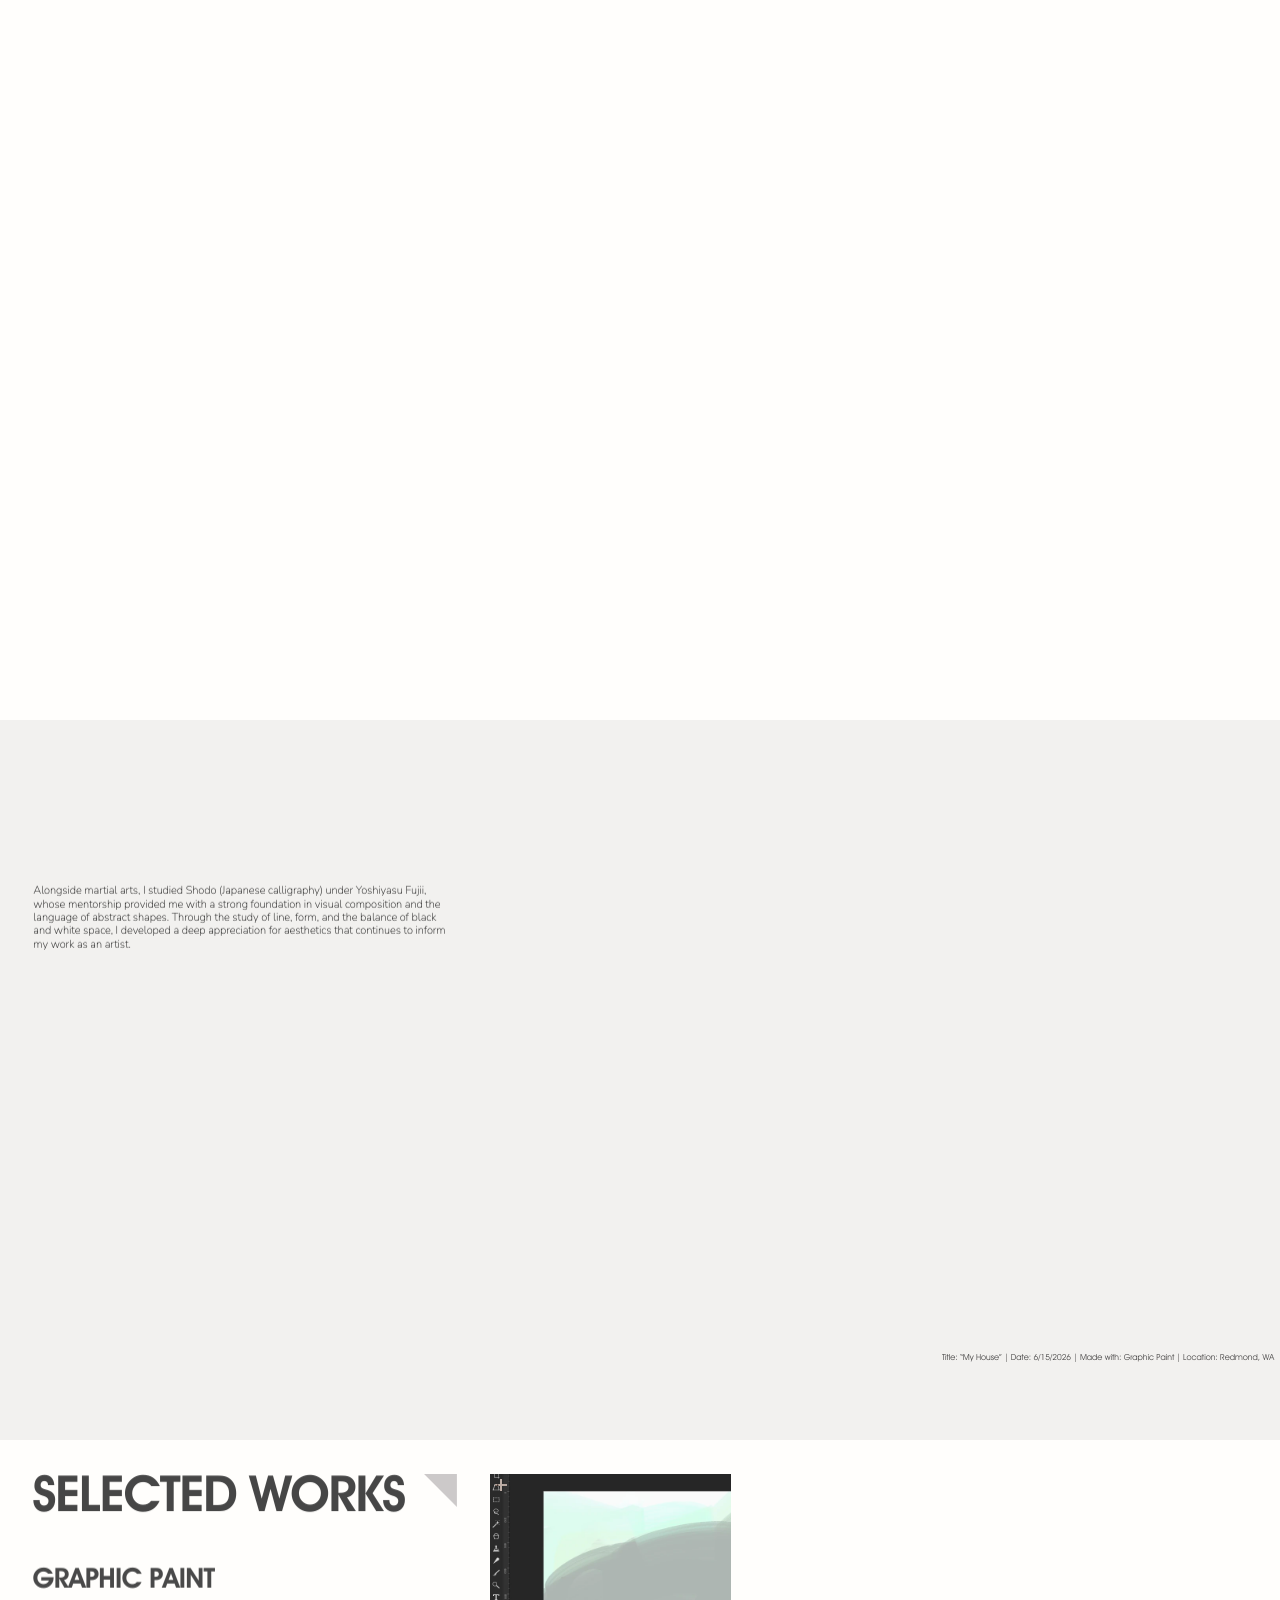
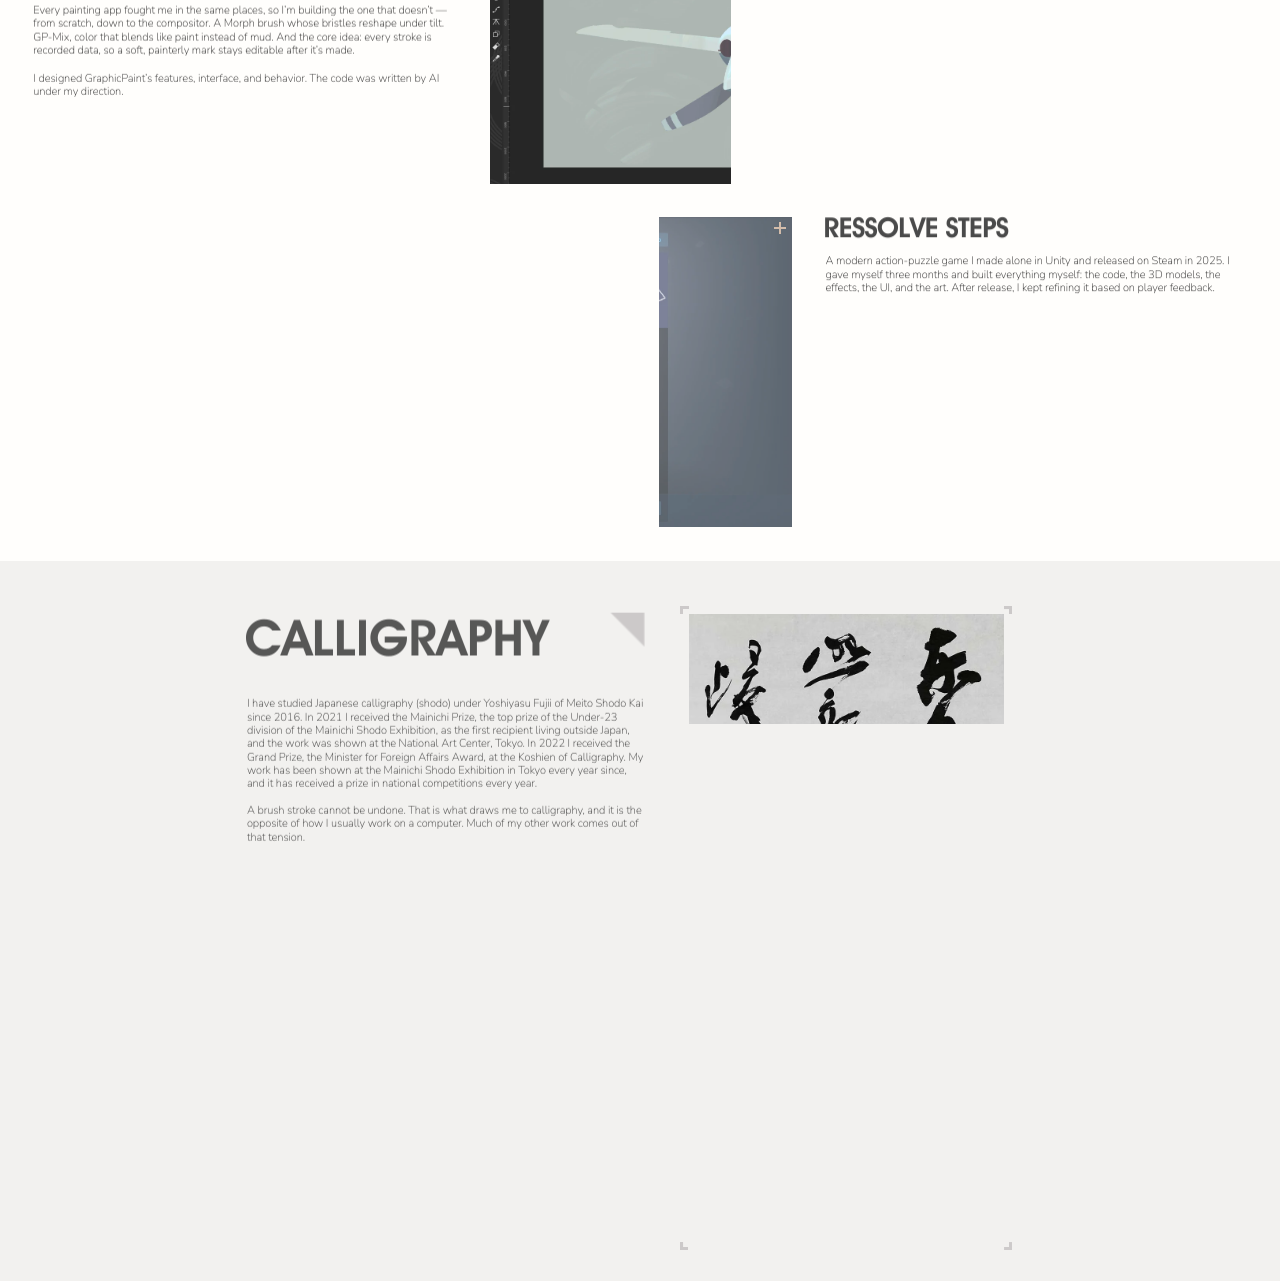
==== commit 79252009: "Real text, a contact page, link previews; placeholder works removed - About, GraphicPaint, Ressolve " ====
--- a/index.html
+++ b/index.html
@@ -3,8 +3,20 @@
 <head>
 <meta charset="UTF-8" />
 <meta name="viewport" content="width=device-width, initial-scale=1.0" />
-<title>Koki Takamatsu — Portfolio</title>
-<meta name="description" content="Portfolio of Koki Takamatsu — calligrapher, designer and illustrator." />
+<title>Koki Takamatsu | Calligraphy, painting, games, and GraphicPaint</title>
+<meta name="description" content="Portfolio of Koki Takamatsu, an artist and game designer working across calligraphy, painting, games, and software." />
+<!-- link previews (mail, messages, social): the name and the top of this page -->
+<meta property="og:type" content="website" />
+<meta property="og:site_name" content="Koki Takamatsu" />
+<meta property="og:title" content="Koki Takamatsu | Calligraphy, painting, games, and GraphicPaint" />
+<meta property="og:description" content="Portfolio of Koki Takamatsu, an artist and game designer working across calligraphy, painting, games, and software." />
+<meta property="og:url" content="https://kokitakamatsu.com/" />
+<meta property="og:image" content="https://kokitakamatsu.com/assets/img/og.jpg" />
+<meta property="og:image:width" content="1200" />
+<meta property="og:image:height" content="630" />
+<meta property="og:image:alt" content="Koki Takamatsu writing calligraphy, beside the ABOUT ME text" />
+<meta name="twitter:card" content="summary_large_image" />
+<link rel="canonical" href="https://kokitakamatsu.com/" />
 <link rel="icon" href="data:image/svg+xml,%3Csvg xmlns='http://www.w3.org/2000/svg' viewBox='0 0 100 100'%3E%3Crect x='28' y='28' width='44' height='44' fill='%23f20000'/%3E%3C/svg%3E" />
 <!-- arriving from another page of the site with the cursor's square out (js/cursor.js leaves a note):
      the plain arrow stays hidden from the very first frame, before the stylesheets are in, while the
@@ -90,7 +102,7 @@
   <a href="#about">ABOUT</a>
   <a href="#works">WORK</a>
   <a href="illustration.html">ILLUSTRATION</a>
-  <a href="#contact">CONTACT</a>
+  <a href="contact.html">CONTACT</a>
 </nav>
 
 <!-- background bands (the grey section backgrounds: BACK GROUND, CALLIGRAPHY).
@@ -114,9 +126,9 @@
 
   <!-- header -->
   <div class="a brand" style="--x:8.6;--y:6.2;--fs:6">KOKI TAKAMATSU</div>
-  <a class="a nav" style="--x:374.64;--y:8.1;--fs:4">ABOUT</a>
-  <a class="a nav" style="--x:397.66;--y:8.1;--fs:4">WORK</a>
-  <a class="a nav" style="--x:419.69;--y:8.1;--fs:4">CONTACT</a>
+  <a class="a nav" href="#about" style="--x:374.64;--y:8.1;--fs:4">ABOUT</a>
+  <a class="a nav" href="#works" style="--x:397.66;--y:8.1;--fs:4">WORK</a>
+  <a class="a nav" href="contact.html" style="--x:419.69;--y:8.1;--fs:4">CONTACT</a>
 
   <!-- ========================= ABOUT ME ========================= -->
   <!-- data-slot: a photo holder the owner can fill or change in the console (data/front.json, js/photos.js) -->
@@ -137,25 +149,21 @@
     <p>As a Japanese who&#8217;s spent half of my life in Japan and the other half in the United
     States, I draw inspiration from the diverse cultural experiences of both countries.</p></div>
   <div class="a copy" style="--x:238.5;--y:85.6;--w:145.7;color:#403838">
-    <p>This website showcases my works from 2020 to 2025.</p></div>
+    <p>This website shows selected work from 2020 to the present.</p></div>
   <div class="a copy j" style="--x:238.5;--y:95.2;--w:145.7;color:#403838">
-    <p>Lorem ipsum dolor sit amet, consectetuer adipiscing elit, sed diam nonummy nibh euismod
-    tincidunt ut laoreet dolore magna aliquam erat volutpat. Ut wisi enim ad minim veniam, quis
-    nostrud exerci tation ullamcorper suscipit lobortis nisl ut aliquip ex ea commodo consequat.
-    Duis autem vel eum iriure dolor in hendrerit in vulputate velit esse molestie consequat, vel
-    illum dolore eu feugiat nulla facilisis at vero eros et</p></div>
+    <p>I work across calligraphy, painting, games, and software. What ties them together is the space
+    between the hand and the result: how a movement becomes a mark, and how that mark feels. I write
+    with a brush, paint digitally, design games where the controls have to feel right, and I designed
+    GraphicPaint, a painting app built around that feeling.</p></div>
   <div class="a copy j" style="--x:238.5;--y:124;--w:145.7;color:#403838">
-    <p>I am open to freelance and internship opportunities&#8212;particularly interested in
-    environmental concept art, and design for the video game industry, though I welcome projects
-    beyond that field as well.</p></div>
-  <div class="a copy" style="--x:238.5;--y:148;--w:145.7;color:#403838">
-    <p>My Calligraphy works have also been recognized for winning the award at:<br>
-    2021 Under-23 Mainichi National Calligraphy Competition and the<br>
-    2022 National High School Calligraphy Championship<br>
-    operated by The Mainichi Newspapers Co.</p></div>
-  <div class="a copy" style="--x:238.5;--y:172;--w:145.7;color:#403838">
-    <p>For more info, please visit: xxxxxxxxxxxx</p></div>
-  <div class="a copy" style="--x:238.5;--y:181.6;--w:145.7;color:#403838">
+    <p>I am looking for game design and environment art roles starting in June 2027, and I am open
+    to freelance work.</p></div>
+  <div class="a copy" style="--x:238.5;--y:143.2;--w:145.7;color:#403838">
+    <p>My calligraphy received the top prize of the Under-23 division of the Mainichi Shodo Exhibition
+    in 2021 and the Grand Prize at the Koshien of Calligraphy in 2022.</p></div>
+  <div class="a copy" style="--x:238.5;--y:157.6;--w:145.7;color:#403838">
+    <p>Contact: <a href="mailto:KokiTakamatsu@outlook.com">KokiTakamatsu@outlook.com</a></p></div>
+  <div class="a copy" style="--x:238.5;--y:167.2;--w:145.7;color:#403838">
     <p>Thank you for visiting!</p></div>
 
   <div class="a wh sq" style="--x:372.2;--y:230.7;--w:12;--h:12"></div>
@@ -165,7 +173,7 @@
   <div class="tri" style="--x:152.5;--y:275.7"></div>
 
   <div class="a copy j" style="--x:12;--y:293.4;--w:152.5">
-    <p>From the age of &#64257;ve, I cultivated discipline and focus through the practice of Karate
+    <p>From the age of five, I cultivated discipline and focus through the practice of Karate
     and Kendo in Japan. Continued my training even after relocating to Redmond, WA, at the age of
     13. In high school, I achieved the rank of black belt in both curricula before choosing to
     dedicate my full attention to advancing my aesthetic and design skills.</p></div>
@@ -196,56 +204,36 @@
     under tilt. GP-Mix, color that blends like paint instead of mud. And the core idea: every stroke
     is recorded data, so a soft, painterly mark stays editable after it&#8217;s made.</p></div>
   <div class="a copy" style="--x:12;--y:599.4;--w:152.5">
-    <p>AI has been used for solely the help of writing codes.</p></div>
+    <p>I designed GraphicPaint&#8217;s features, interface, and behavior. The code was written by AI under
+    my direction.</p></div>
   <figure class="a wh box" data-slot="graphic" data-slot-name="Graphic Paint" data-fade style="--x:176.5;--y:530.5;--w:272.3;--h:111.7;--c:#d1d1d1"><button class="ph-open" type="button" aria-label="View Graphic Paint"><span class="plus" style="--px:3.95;--py:4" aria-hidden="true"></span></button></figure>
-  <a class="a copy" style="--x:16.4;--y:635.6;--fs:5;--w:40">Details</a>
-  <a class="a copy" style="--x:52.4;--y:635.6;--fs:5;--w:50">Kickstarter</a>
-  <i class="ltick tl" style="--x:11.5;--y:635.5"></i><i class="ltick br" style="--x:33.75;--y:639.95"></i>
-  <i class="ltick tl" style="--x:47.5;--y:635.5"></i><i class="ltick br" style="--x:77.55;--y:639.85"></i>
 
   <!-- RESSOLVE STEPS -->
   <figure class="a wh box" data-slot="resolve" data-slot-name="Resolve Steps" data-fade data-rtl style="--x:12;--y:654;--w:273.1;--h:111.6;--c:#d1d1d1"><button class="ph-open" type="button" aria-label="View Resolve Steps"><span class="plus r" style="--px:4.45;--py:4.1" aria-hidden="true"></span></button></figure>
   <h3 class="a h" style="--x:296.5;--y:651.1;--w:170;--fs:10">RESSOLVE STEPS</h3>
   <div class="a copy j" style="--x:297.2;--y:665.9;--w:151.6">
-    <p>Lorem ipsum dolor sit amet, consectetuer adipiscing elit, sed diam nonummy nibh euismod
-    tincidunt ut laoreet dolore magna aliquam erat volutpat. Ut wisi enim ad minim veniam, quis
-    nostrud exerci tation ullamcorper suscipit lobortis nisl ut aliquip ex ea commodo consequat.
-    Duis autem vel eum iriure dolor in hendrerit in vulputate velit esse molestie consequat, vel
-    illum dolore eu feugiat nulla facilisis at vero eros et accumsan et iusto odio dignissim qui
-    blandit praesent luptatum zzril delenit augue duis dolore te feugait nulla facilisi.</p>
-    <p>Lorem ipsum dolor sit amet, cons ectetuer adipiscing elit, sed diam nonummy nibh euismod</p></div>
-  <a class="a copy" style="--x:393.2;--y:758.9;--fs:5;--w:40">Details</a>
-  <a class="a copy" style="--x:429.8;--y:759.1;--fs:5;--w:40">Steam</a>
-  <i class="ltick tl" style="--x:388.3;--y:758.9"></i><i class="ltick br" style="--x:410.55;--y:763.25"></i>
-  <i class="ltick tl" style="--x:424.3;--y:759"></i><i class="ltick br" style="--x:446.55;--y:763.45"></i>
+    <p>A modern action-puzzle game I made alone in Unity and released on Steam in 2025. I gave myself
+    three months and built everything myself: the code, the 3D models, the effects, the UI, and the art.
+    After release, I kept refining it based on player feedback.</p></div>
 
   <!-- ========================= CALLIGRAPHY ========================= -->
-  <h2 id="contact" class="a h" style="--x:88;--y:792.9;--w:240;--fs:18;letter-spacing:0">CALLIGRAPHY</h2>
+  <h2 id="calligraphy" class="a h" style="--x:88;--y:792.9;--w:240;--fs:18;letter-spacing:0">CALLIGRAPHY</h2>
   <div class="tri" style="--x:220;--y:797"></div>
 
   <div class="a copy j" style="--x:88.9;--y:823.6;--w:143.1">
-    <p>Lorem ipsum dolor sit amet, consectetuer adipiscing elit, sed diam nonummy nibh euismod
-    tincidunt ut laoreet dolore magna aliquam erat volutpat. Ut wisi enim ad minim veniam, quis
-    nostrud exerci tation ullamcorper suscipit lobortis nisl ut aliquip ex ea commodo consequat.
-    Duis autem vel eum iriure dolor in hendrerit in vulputate velit esse molestie consequat, vel
-    illum dolore eu feugiat nulla facilisis at vero eros et accumsan et iusto odio dignissim qui
-    blandit praesent luptatum zzril delenit augue duis dolore te feugait nulla facilisi.</p>
-    <p>Lorem ipsum dolor sit amet, cons ectetuer adipiscing elit, sed diam nonummy nibh euismod
-    tincidunt ut laoreet dolore magna aliquam erat volutpat. Ut wisi enim ad minim veniam, quis
-    nostrud exerci tation ullamcorper suscipit lobortis nisl ut aliquip ex ea commodo consequat.</p>
-    <p>Lorem ipsum dolor sit amet, consectetuer adipiscing elit, sed diam nonummy nibh euismod
-    tincidunt ut laoreet dolore magna aliquam erat volutpat. Ut wisi enim ad minim veniam, quis
-    nostrud exerci tation ullamcorper suscipit lobortis nisl ut aliquip ex ea commodo consequat.
-    Duis autem vel eum iriure dolor in hendrerit in vulputate velit esse molestie consequat, vel
-    illum dolore eu feugiat nulla facilisis at vero eros et accumsan et iusto odio dignissim qui
-    blandit praesent luptatum zzril delenit augue duis dolore te feugait nulla facilisi.</p></div>
+    <p>I have studied Japanese calligraphy (shodo) under Yoshiyasu Fujii of Meito Shodo Kai since 2016.
+    In 2021 I received the Mainichi Prize, the top prize of the Under-23 division of the Mainichi Shodo
+    Exhibition, as the first recipient living outside Japan, and the work was shown at the National Art
+    Center, Tokyo. In 2022 I received the Grand Prize, the Minister for Foreign Affairs Award, at the
+    Koshien of Calligraphy. My work has been shown at the Mainichi Shodo Exhibition in Tokyo every year
+    since, and it has received a prize in national competitions every year.</p>
+    <p>A brush stroke cannot be undone. That is what draws me to calligraphy, and it is the opposite of
+    how I usually work on a computer. Much of my other work comes out of that tension.</p></div>
 
   <figure class="a wh ph fr" data-slot="calligraphy" data-slot-name="Calligraphy" style="--x:247.9;--y:797;--w:113.7;--h:226.2">
     <img src="assets/img/calligraphy.webp" alt="Cursive calligraphy" data-noscale data-vwipe />
     <i class="tl"></i><i class="tr"></i><i class="bl"></i><i class="br"></i>
   </figure>
-  <a class="a copy" style="--x:93.4;--y:1016.6;--fs:5;--w:40">Details</a>
-  <i class="ltick tl" style="--x:88.5;--y:1016.5"></i><i class="ltick br" style="--x:110.75;--y:1020.95"></i>
 
 </main>
 
--- a/css/style.css
+++ b/css/style.css
@@ -10,7 +10,8 @@
 @font-face{font-family:"AvantGarde";src:url("../assets/fonts/avantgarde-demi.woff2") format("woff2");font-weight:700;font-style:normal;font-display:swap}
 @font-face{font-family:"Gothic";src:url("../assets/fonts/urwgothic-book.woff2") format("woff2");font-weight:400;font-style:normal;font-display:swap}
 @font-face{font-family:"Gothic";src:url("../assets/fonts/urwgothic-demi.woff2") format("woff2");font-weight:700;font-style:normal;font-display:swap}
-/* body = Nunito Sans 12pt ExtraLight (exact subset extracted from the PDF) */
+/* body = Nunito Sans ExtraLight (Google Fonts, the full Latin set: the subset extracted from the PDF drew
+   only the letters the PDF used. Same metrics and widths. Licence: assets/fonts/OFL-NunitoSans.txt) */
 @font-face{font-family:"Nunito Sans";src:url("../assets/fonts/nunitosans-extralight.woff2") format("woff2");font-weight:200;font-style:normal;font-display:swap}
 @font-face{font-family:"Nunito Sans";src:url("../assets/fonts/nunitosans-extralight-italic.woff2") format("woff2");font-weight:200;font-style:italic;font-display:swap}
 
@@ -73,11 +74,14 @@
    top:calc((var(--y) + var(--fs,4)/12 + .25) * var(--k))}
 .copy p{margin:0 0 calc(4.8 * var(--k))}
 .copy p:last-child{margin-bottom:0}
+/* a link in the copy (the address): the copy's own ink, underlined; never the browser's blue */
+.copy a{color:inherit;text-decoration:underline;text-underline-offset:.18em;text-decoration-thickness:max(1px,.05em)}
 /* body copy is left-aligned (ragged right) in the source, not justified */
 
 .brand,.nav{font-family:var(--disp);font-weight:400;color:#434343;line-height:1;
    font-size:calc(var(--fs) * var(--k));white-space:nowrap;letter-spacing:-.008em;
    top:calc((var(--y) + var(--fs)/12 + .25) * var(--k))}
+.nav{text-decoration:none}
 .cap{font-family:var(--disp);font-weight:400;color:#403f3f;line-height:1;
    font-size:calc(3 * var(--k));white-space:nowrap;top:calc((var(--y) + .5) * var(--k))}
 /* a caption the owner can rewrite (data-caption-for): it ends where its box does (the picture's
--- a/css/zoom.css
+++ b/css/zoom.css
@@ -67,20 +67,20 @@
    (js/cursor.js). Fading in over the page's mirrored paper, the plain grey would pass
    through #DCCBC3 and flash the square black (css/anim.css). */
 .zoom-bg .cursor-fold{background:#c6a597;mix-blend-mode:normal;z-index:0}
-/* the chevrons: one in the middle of each side margin (the 12pt the picture always keeps clear), a click /
-   tap steps to the picture before / after. Part of the grey, so they fade in and out with it — one clock.
-   Ink, darker than #DCCBC3, so their soft diagonal edges never fold (css/anim.css). The one with nothing
-   past it (the row's end) fades away, over a step's time and curve. (Keyboard: the arrows, and .zoom-ui.) */
-.zoom-nav{position:absolute;z-index:1;top:calc(50% - 12 * var(--k));width:calc(12 * var(--k));height:calc(24 * var(--k));cursor:pointer;transition:opacity 1s cubic-bezier(.3,0,.2,1)}
-.zoom-nav.prev{left:0}
-.zoom-nav.next{right:0}
-.zoom-nav::before{
-  content:"";position:absolute;top:calc(50% - 2 * var(--k));width:calc(4 * var(--k));height:calc(4 * var(--k));
-  border:solid var(--ink);border-width:0 0 max(1px,calc(.4 * var(--k))) max(1px,calc(.4 * var(--k)));
-}
-.zoom-nav.prev::before{left:calc(5.4 * var(--k));transform:rotate(45deg)}
-.zoom-nav.next::before{right:calc(5.4 * var(--k));transform:rotate(-135deg)}
-.zoom-nav.is-end{opacity:0;pointer-events:none}
+/* the chevrons: one beside each side of the picture, a hamburger box's width out from its edge (or centred
+   in the margin where that is narrower: js/zoom.js places them, and in a step they glide to the next picture's
+   edges with it, on its clock and curve). As tall as the hamburger's grey box (--mk, css/anim.css), cut
+   like a heavy "<" (half its width the stroke). Beneath the pictures, so in a step a wipe passes over
+   and past them as over the grey. A click / tap steps to the picture before / after. Part of the grey,
+   so they fade in and out with it — one clock. The hamburger's grey (--ph), darker than #DCCBC3, so their soft diagonal edges never
+   fold (css/anim.css). The one with nothing past it (the row's end) fades away in a step, on its clock and
+   curve (js/zoom.js; a CSS transition would put it on a layer of its own for the fade, its edges folding
+   meanwhile). (Keyboard: the arrows, and .zoom-ui.) */
+.zoom-nav{position:absolute;left:0;top:calc(50% - 12 * var(--k));width:calc(12 * var(--k));height:calc(24 * var(--k));cursor:pointer}
+.zoom-nav::before{content:"";position:absolute;left:calc(50% - var(--mk,4) * 4.7px);top:calc(50% - var(--mk,4) * 6px);width:calc(var(--mk,4) * 9.4px);height:calc(var(--mk,4) * 12px);background:var(--ph)}
+.zoom-nav.prev::before{clip-path:polygon(50% 0,100% 0,50% 50%,100% 100%,50% 100%,0 50%)}
+.zoom-nav.next::before{clip-path:polygon(0 0,50% 0,100% 50%,50% 100%,0 100%,50% 50%)}
+.zoom-nav.is-end{pointer-events:none}
 .zoom-fig{position:absolute;margin:0;transform-origin:0 0;background:var(--ph)}
 .zoom-fig.has-img{background:none}
 /* the picture in its frame, filling it exactly, so every edge of it lies on the frame's, on whole device
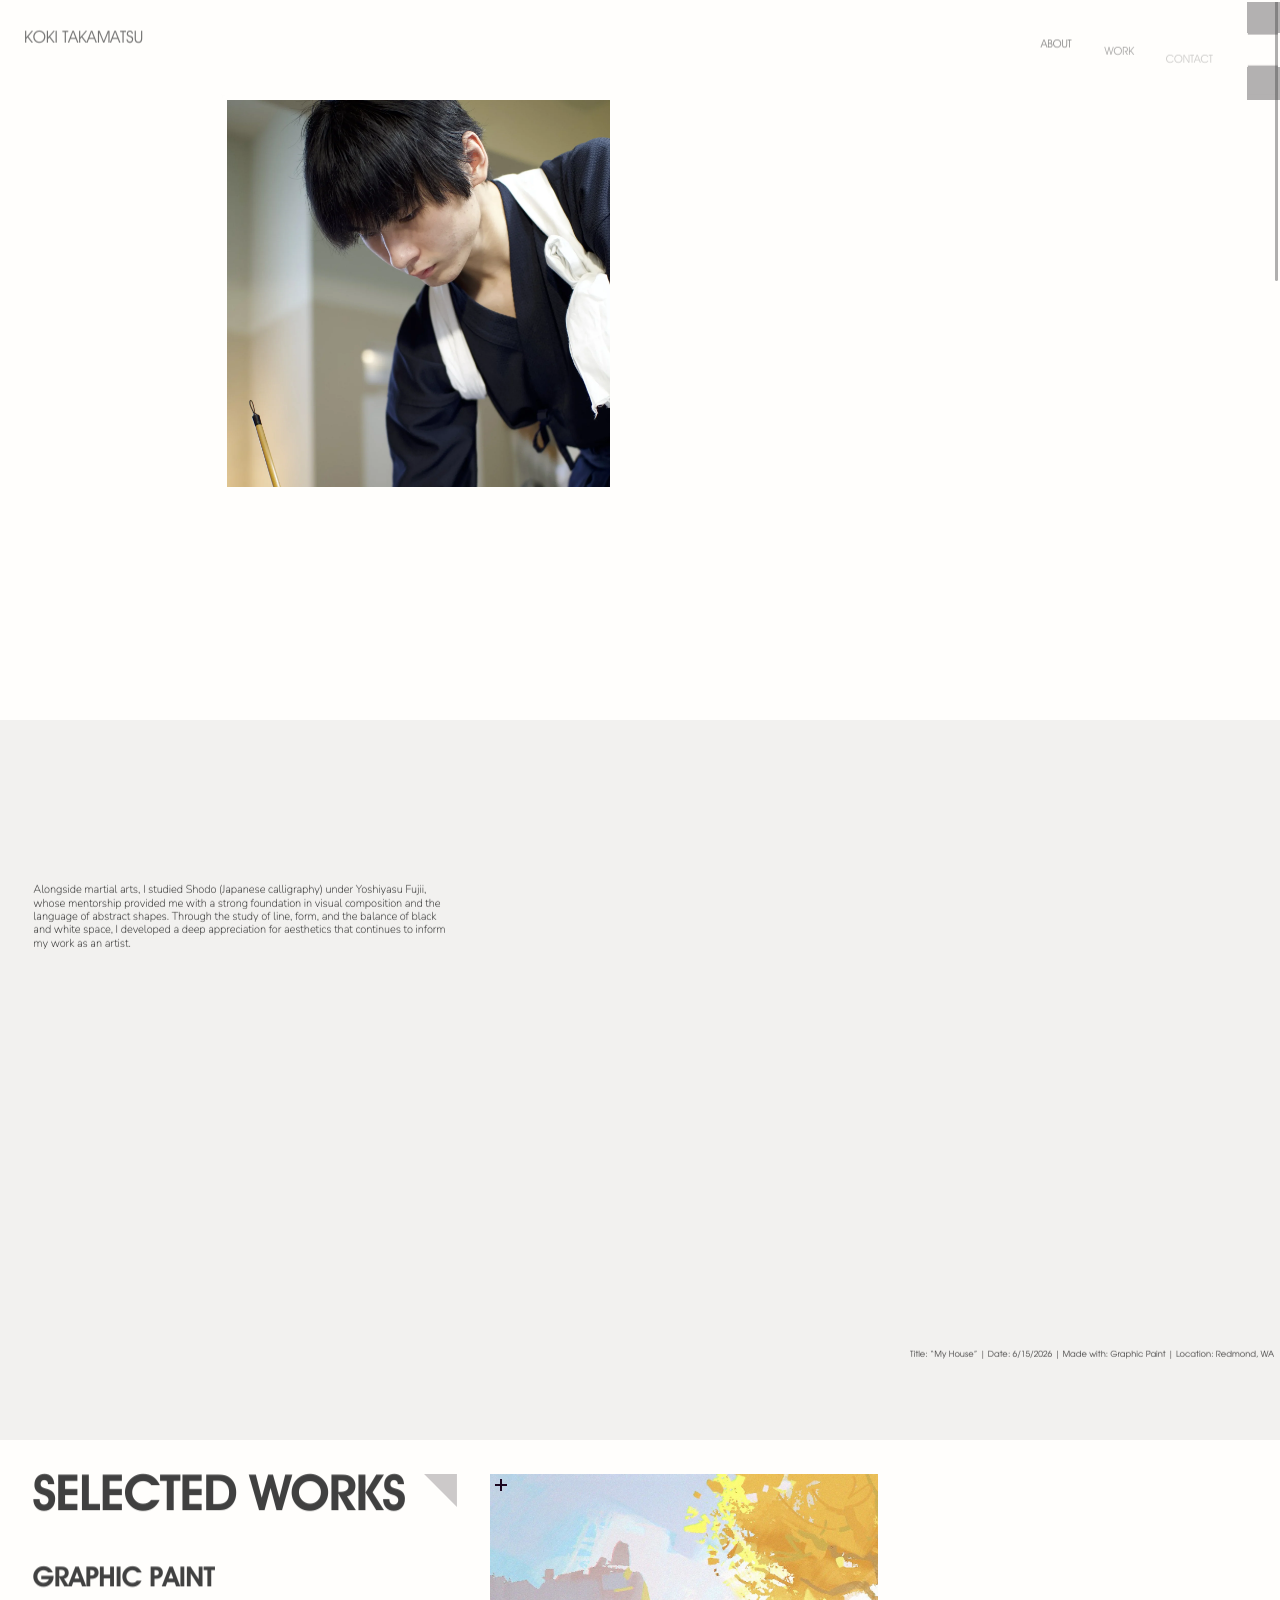
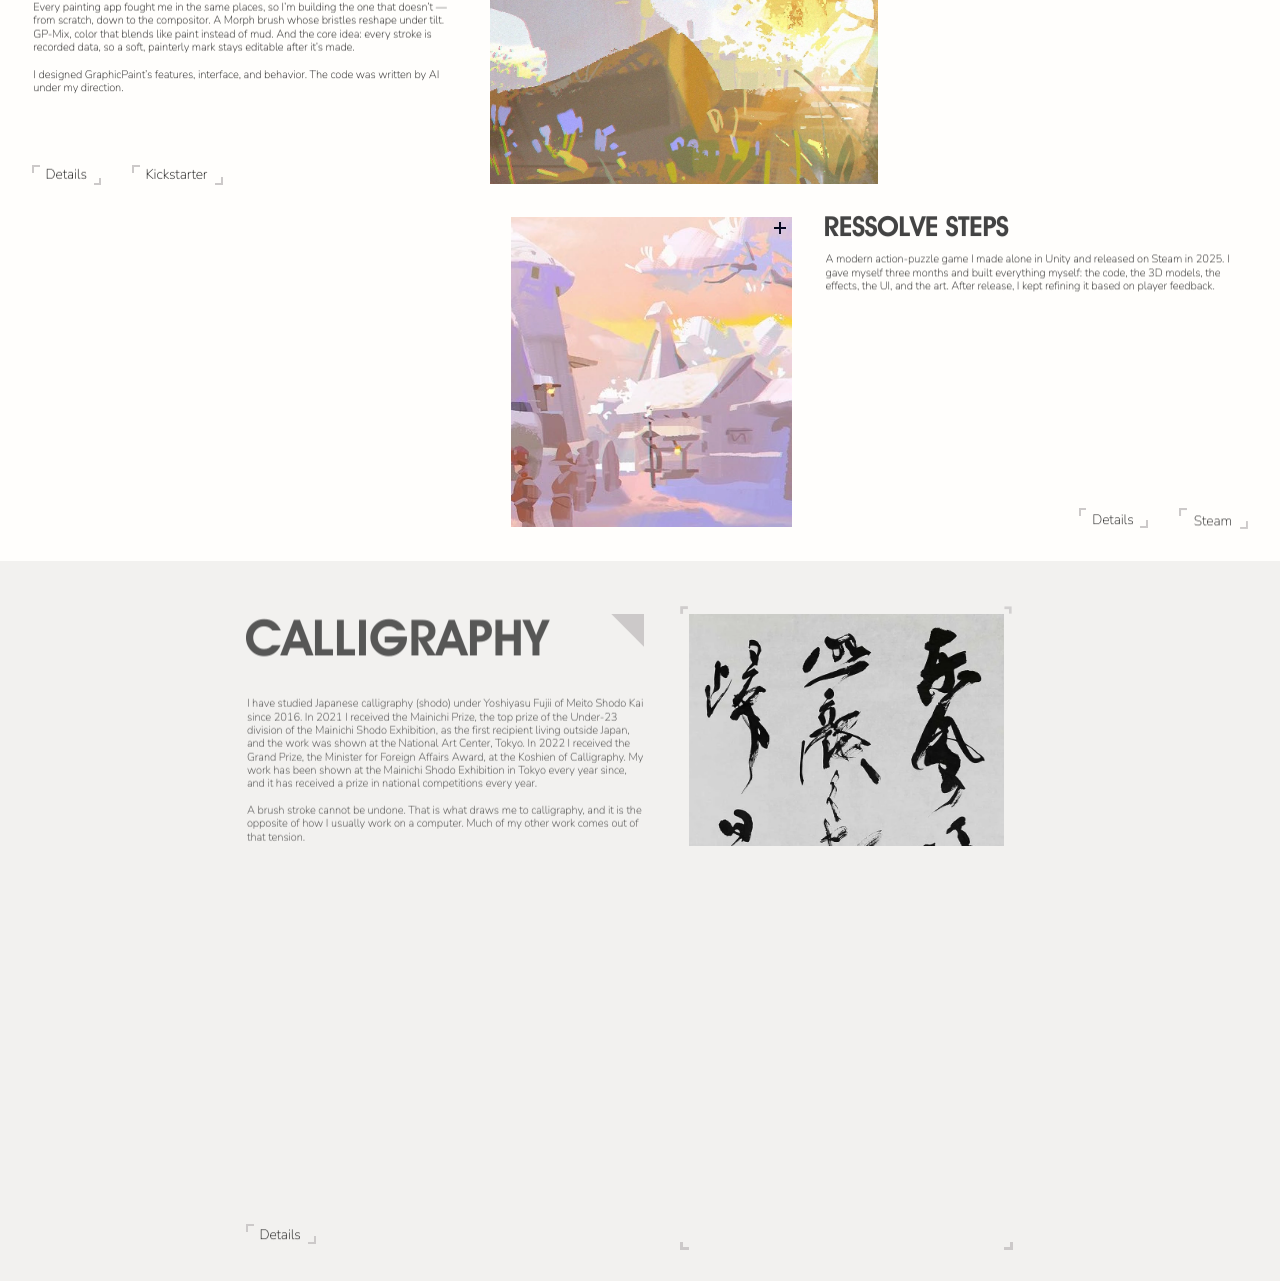
==== commit 927ece03: "Details / Kickstarter / Steam back where they were; the contact page rises in as one, on stepEase - " ====
--- a/index.html
+++ b/index.html
@@ -207,6 +207,10 @@
     <p>I designed GraphicPaint&#8217;s features, interface, and behavior. The code was written by AI under
     my direction.</p></div>
   <figure class="a wh box" data-slot="graphic" data-slot-name="Graphic Paint" data-fade style="--x:176.5;--y:530.5;--w:272.3;--h:111.7;--c:#d1d1d1"><button class="ph-open" type="button" aria-label="View Graphic Paint"><span class="plus" style="--px:3.95;--py:4" aria-hidden="true"></span></button></figure>
+  <a class="a copy" style="--x:16.4;--y:635.6;--fs:5;--w:40">Details</a>
+  <a class="a copy" style="--x:52.4;--y:635.6;--fs:5;--w:50">Kickstarter</a>
+  <i class="ltick tl" style="--x:11.5;--y:635.5"></i><i class="ltick br" style="--x:33.75;--y:639.95"></i>
+  <i class="ltick tl" style="--x:47.5;--y:635.5"></i><i class="ltick br" style="--x:77.55;--y:639.85"></i>
 
   <!-- RESSOLVE STEPS -->
   <figure class="a wh box" data-slot="resolve" data-slot-name="Resolve Steps" data-fade data-rtl style="--x:12;--y:654;--w:273.1;--h:111.6;--c:#d1d1d1"><button class="ph-open" type="button" aria-label="View Resolve Steps"><span class="plus r" style="--px:4.45;--py:4.1" aria-hidden="true"></span></button></figure>
@@ -215,6 +219,10 @@
     <p>A modern action-puzzle game I made alone in Unity and released on Steam in 2025. I gave myself
     three months and built everything myself: the code, the 3D models, the effects, the UI, and the art.
     After release, I kept refining it based on player feedback.</p></div>
+  <a class="a copy" style="--x:393.2;--y:758.9;--fs:5;--w:40">Details</a>
+  <a class="a copy" style="--x:429.8;--y:759.1;--fs:5;--w:40">Steam</a>
+  <i class="ltick tl" style="--x:388.3;--y:758.9"></i><i class="ltick br" style="--x:410.55;--y:763.25"></i>
+  <i class="ltick tl" style="--x:424.3;--y:759"></i><i class="ltick br" style="--x:446.55;--y:763.45"></i>
 
   <!-- ========================= CALLIGRAPHY ========================= -->
   <h2 id="calligraphy" class="a h" style="--x:88;--y:792.9;--w:240;--fs:18;letter-spacing:0">CALLIGRAPHY</h2>
@@ -234,6 +242,8 @@
     <img src="assets/img/calligraphy.webp" alt="Cursive calligraphy" data-noscale data-vwipe />
     <i class="tl"></i><i class="tr"></i><i class="bl"></i><i class="br"></i>
   </figure>
+  <a class="a copy" style="--x:93.4;--y:1016.6;--fs:5;--w:40">Details</a>
+  <i class="ltick tl" style="--x:88.5;--y:1016.5"></i><i class="ltick br" style="--x:110.75;--y:1020.95"></i>
 
 </main>
 
--- a/css/style.css
+++ b/css/style.css
@@ -82,7 +82,7 @@
    font-size:calc(var(--fs) * var(--k));white-space:nowrap;letter-spacing:-.008em;
    top:calc((var(--y) + var(--fs)/12 + .25) * var(--k))}
 .nav{text-decoration:none}
-.cap{font-family:var(--disp);font-weight:400;color:#403f3f;line-height:1;
+.cap{font-family:"Gothic",var(--disp);font-weight:400;color:#403f3f;line-height:1;
    font-size:calc(3 * var(--k));white-space:nowrap;top:calc((var(--y) + .5) * var(--k))}
 /* a caption the owner can rewrite (data-caption-for): it ends where its box does (the picture's
    right edge), so a longer one grows to the left, then wraps onto a second line */
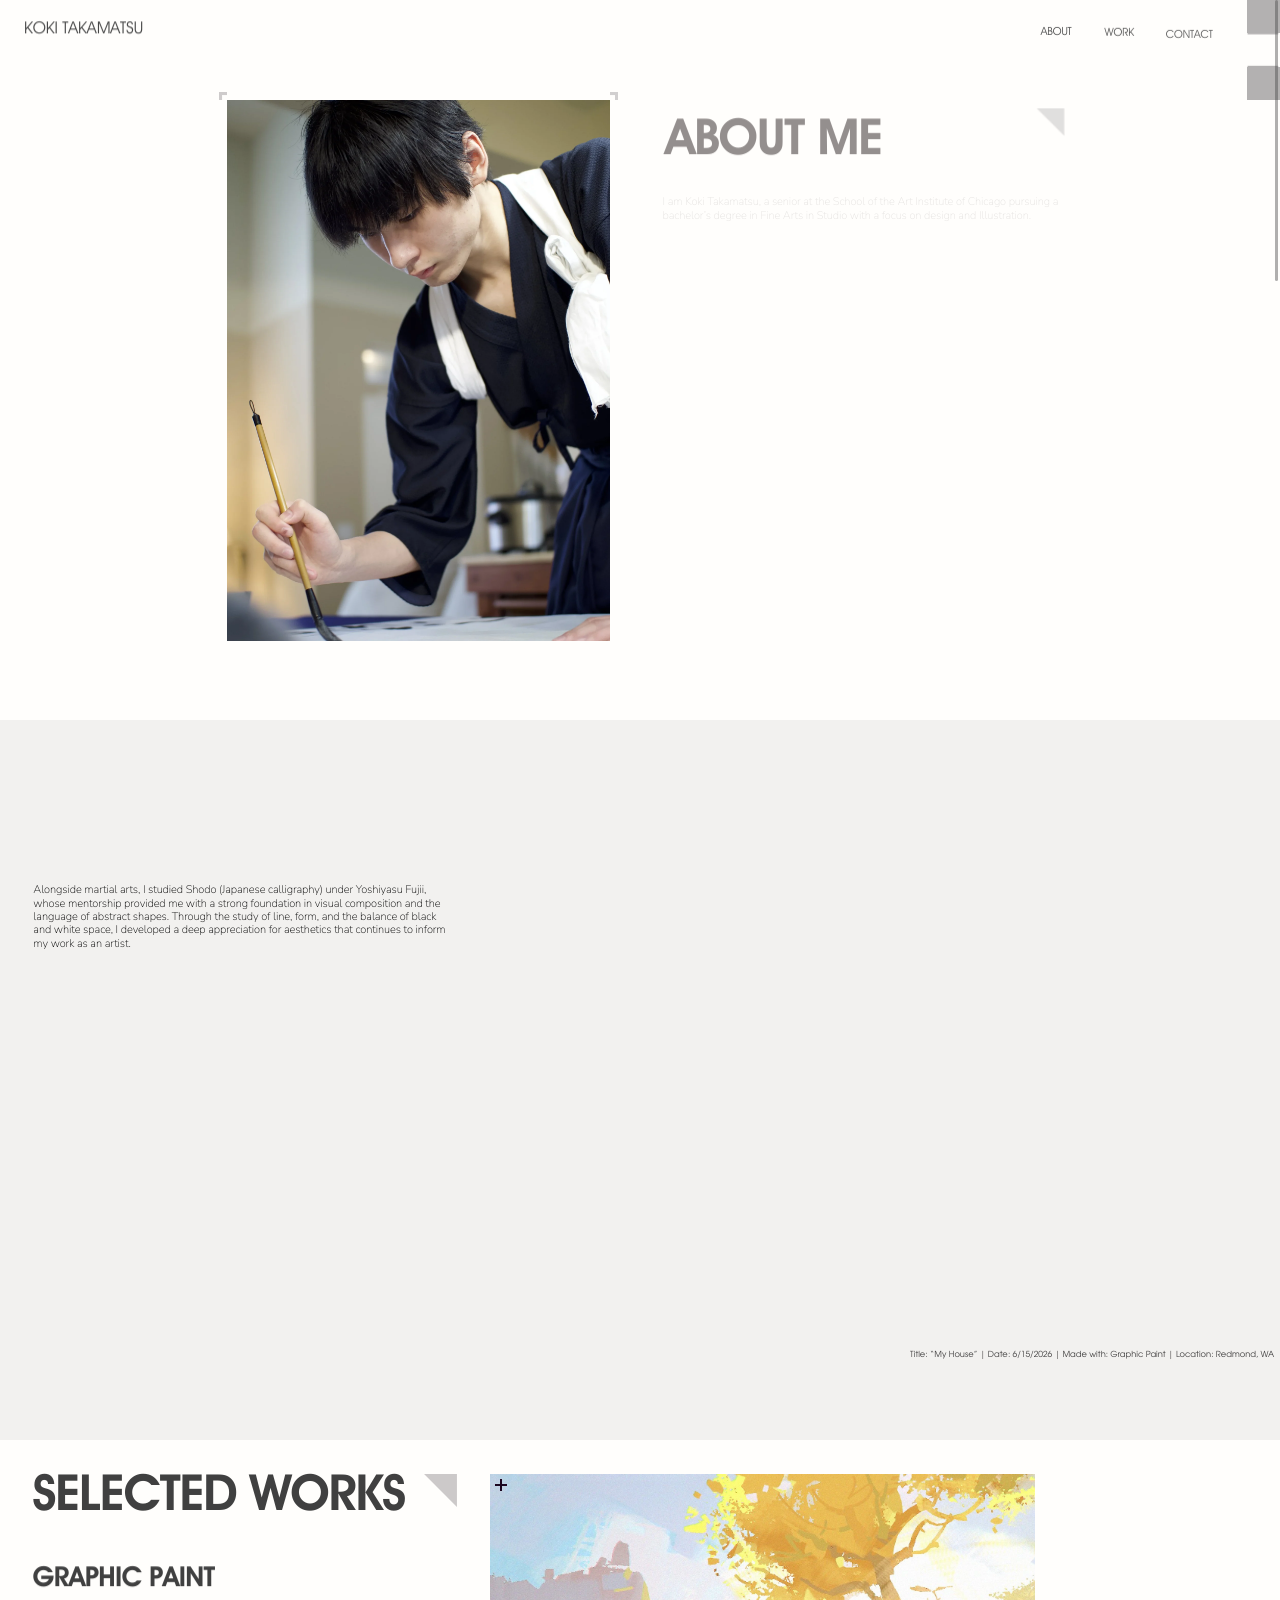
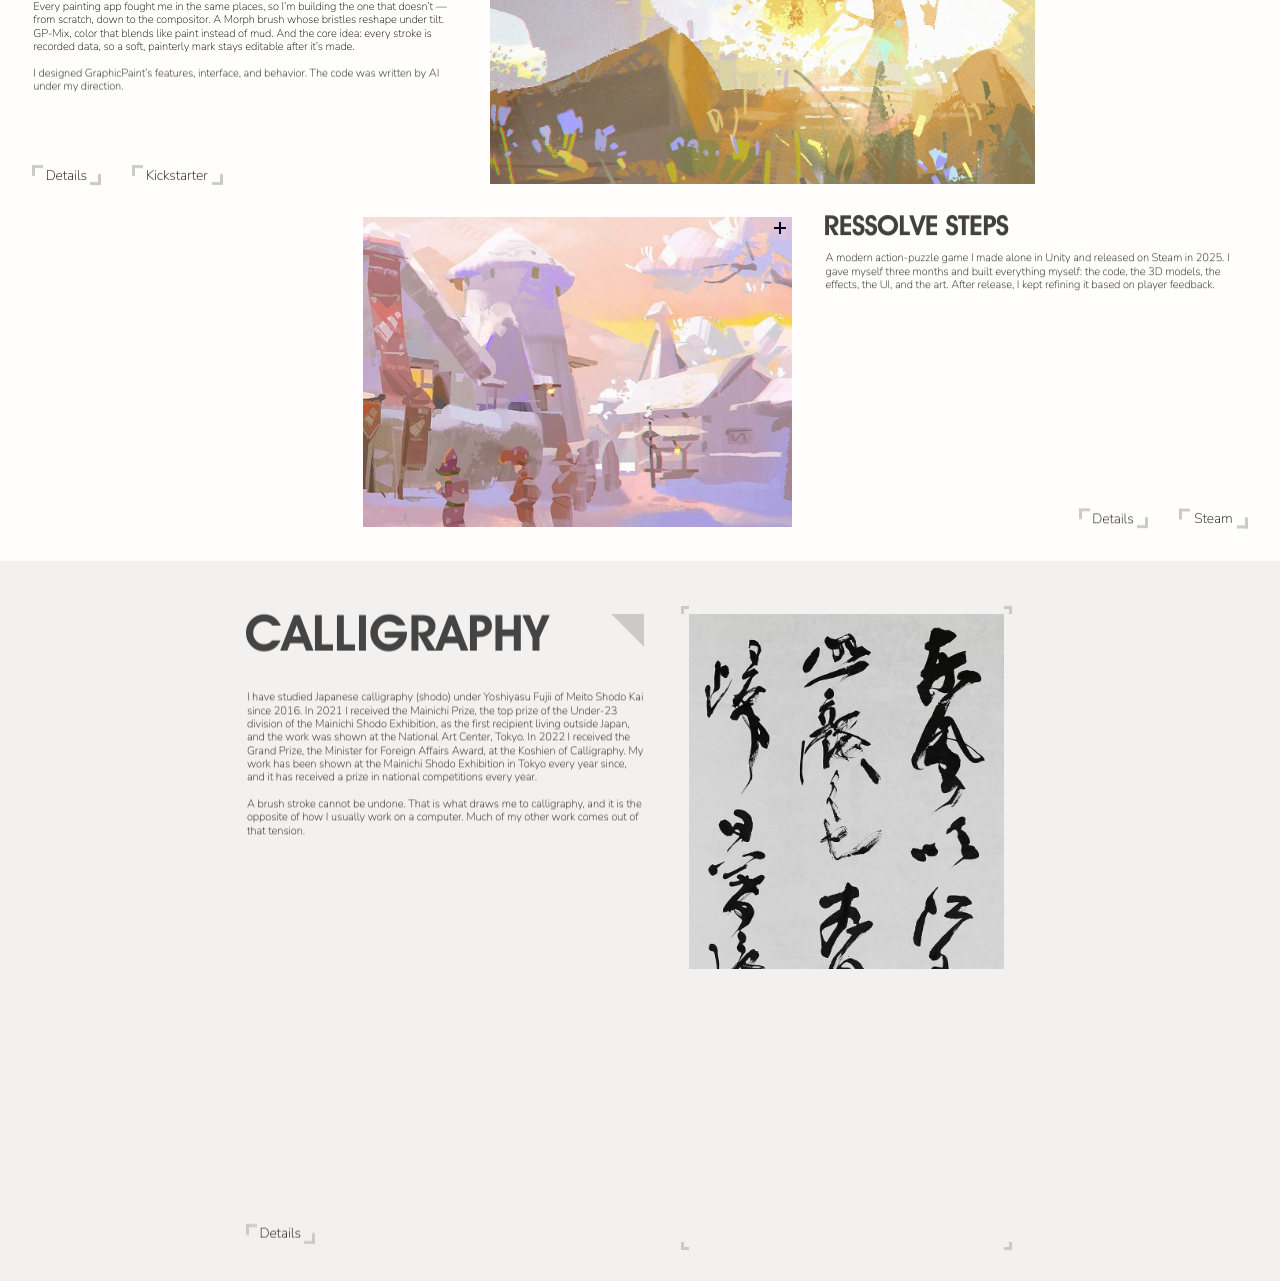
==== commit cc3b8462: "Words centred in their brackets - Details, Kickstarter, Steam and the contact page's links are one b" ====
--- a/index.html
+++ b/index.html
@@ -207,10 +207,8 @@
     <p>I designed GraphicPaint&#8217;s features, interface, and behavior. The code was written by AI under
     my direction.</p></div>
   <figure class="a wh box" data-slot="graphic" data-slot-name="Graphic Paint" data-fade style="--x:176.5;--y:530.5;--w:272.3;--h:111.7;--c:#d1d1d1"><button class="ph-open" type="button" aria-label="View Graphic Paint"><span class="plus" style="--px:3.95;--py:4" aria-hidden="true"></span></button></figure>
-  <a class="a copy" style="--x:16.4;--y:635.6;--fs:5;--w:40">Details</a>
-  <a class="a copy" style="--x:52.4;--y:635.6;--fs:5;--w:50">Kickstarter</a>
-  <i class="ltick tl" style="--x:11.5;--y:635.5"></i><i class="ltick br" style="--x:33.75;--y:639.95"></i>
-  <i class="ltick tl" style="--x:47.5;--y:635.5"></i><i class="ltick br" style="--x:77.55;--y:639.85"></i>
+  <a class="a copy bx" style="--x:11.5;--y:635.5;--w:25;--h:7.2;--fs:5"><span>Details</span></a>
+  <a class="a copy bx" style="--x:47.5;--y:635.5;--w:32.8;--h:7.1;--fs:5"><span>Kickstarter</span></a>
 
   <!-- RESSOLVE STEPS -->
   <figure class="a wh box" data-slot="resolve" data-slot-name="Resolve Steps" data-fade data-rtl style="--x:12;--y:654;--w:273.1;--h:111.6;--c:#d1d1d1"><button class="ph-open" type="button" aria-label="View Resolve Steps"><span class="plus r" style="--px:4.45;--py:4.1" aria-hidden="true"></span></button></figure>
@@ -219,10 +217,8 @@
     <p>A modern action-puzzle game I made alone in Unity and released on Steam in 2025. I gave myself
     three months and built everything myself: the code, the 3D models, the effects, the UI, and the art.
     After release, I kept refining it based on player feedback.</p></div>
-  <a class="a copy" style="--x:393.2;--y:758.9;--fs:5;--w:40">Details</a>
-  <a class="a copy" style="--x:429.8;--y:759.1;--fs:5;--w:40">Steam</a>
-  <i class="ltick tl" style="--x:388.3;--y:758.9"></i><i class="ltick br" style="--x:410.55;--y:763.25"></i>
-  <i class="ltick tl" style="--x:424.3;--y:759"></i><i class="ltick br" style="--x:446.55;--y:763.45"></i>
+  <a class="a copy bx" style="--x:388.3;--y:758.9;--w:25;--h:7.1;--fs:5"><span>Details</span></a>
+  <a class="a copy bx" style="--x:424.3;--y:759;--w:25;--h:7.2;--fs:5"><span>Steam</span></a>
 
   <!-- ========================= CALLIGRAPHY ========================= -->
   <h2 id="calligraphy" class="a h" style="--x:88;--y:792.9;--w:240;--fs:18;letter-spacing:0">CALLIGRAPHY</h2>
@@ -242,8 +238,7 @@
     <img src="assets/img/calligraphy.webp" alt="Cursive calligraphy" data-noscale data-vwipe />
     <i class="tl"></i><i class="tr"></i><i class="bl"></i><i class="br"></i>
   </figure>
-  <a class="a copy" style="--x:93.4;--y:1016.6;--fs:5;--w:40">Details</a>
-  <i class="ltick tl" style="--x:88.5;--y:1016.5"></i><i class="ltick br" style="--x:110.75;--y:1020.95"></i>
+  <a class="a copy bx" style="--x:88.5;--y:1016.5;--w:25;--h:7.2;--fs:5"><span>Details</span></a>
 
 </main>
 
@@ -270,5 +265,6 @@
 <script src="js/menu-shade.js"></script>
 <script src="js/zoom.js"></script>
 <script src="js/cursor.js"></script>
+<script src="js/brackets.js"></script>
 </body>
 </html>
--- a/css/style.css
+++ b/css/style.css
@@ -107,12 +107,36 @@
 .fr>i.tr{top:calc(-3 * var(--k));right:calc(-3 * var(--k));border-top:var(--b) solid #ccc9c9;border-right:var(--b) solid #ccc9c9}
 .fr>i.bl{bottom:calc(-3 * var(--k));left:calc(-3 * var(--k));border-bottom:var(--b) solid #ccc9c9;border-left:var(--b) solid #ccc9c9}
 .fr>i.br{bottom:calc(-3 * var(--k));right:calc(-3 * var(--k));border-bottom:var(--b) solid #ccc9c9;border-right:var(--b) solid #ccc9c9}
+/* Every 「 mark in whole pixels: its size and its line. The browser snaps each edge of a box to the pixel
+   grid, so a box 8.58px square drew one arm 9px and the other 8 (measured; 18 and 16 at 2x), uneven
+   from mark to mark. Whole, both edges move together: both arms are exactly its size, wherever it sits.
+   (A browser without round() keeps the lines above.) */
+.fr>i{--s:round(calc(3 * var(--k)), 1px);width:var(--s);height:var(--s);--b:max(1px,round(calc(1.25 * var(--k)), 1px))}
+.fr>i.tl,.fr>i.tr{top:calc(-1 * var(--s))}
+.fr>i.bl,.fr>i.br{bottom:calc(-1 * var(--s))}
+.fr>i.tl,.fr>i.bl{left:calc(-1 * var(--s))}
+.fr>i.tr,.fr>i.br{right:calc(-1 * var(--s))}
 
 /* link corner-tick frame marks (positioned independently in artboard space) */
 .ltick{position:absolute;left:calc(var(--x) * var(--k));top:calc(var(--y) * var(--k));
    width:calc(2.75 * var(--k));height:calc(2.75 * var(--k));--b:max(1px,calc(1 * var(--k)))}
 .ltick.tl{border-top:var(--b) solid #ccc9c9;border-left:var(--b) solid #ccc9c9}
 .ltick.br{border-bottom:var(--b) solid #ccc9c9;border-right:var(--b) solid #ccc9c9}
+/* (in whole pixels, as the photos' marks above: both arms of each mark exactly as long, every mark alike) */
+.ltick{width:round(calc(2.75 * var(--k)), 1px);height:round(calc(2.75 * var(--k)), 1px);--b:max(1px,round(calc(1 * var(--k)), 1px))}
+
+/* a word in brackets (Details, Kickstarter, Steam; the contact page's links): one box, --x / --y / --w / --h
+   in points, its 「 」 marks on its corners and the word centred in it on its ink, the same space left and right,
+   above and below (js/brackets.js reads the letters' own extents from the font and nudges the word onto them).
+   (No --w: the box is as wide as the word, with --px of space on either side.) */
+.bx{display:flex;align-items:center;justify-content:center;height:calc(var(--h,7.2) * var(--k));top:calc(var(--y) * var(--k));
+   line-height:1;white-space:nowrap;color:#000;text-decoration:none}
+.bx>span{display:block;position:relative}   /* (nudged onto its ink's centre: js/brackets.js) */
+.bx:not([style*="--w"]){width:auto;padding:0 calc(var(--px,4.75) * var(--k))}
+.bx::before,.bx::after{content:"";position:absolute;width:round(calc(2.75 * var(--k)), 1px);height:round(calc(2.75 * var(--k)), 1px);
+   --b:max(1px,round(calc(1 * var(--k)), 1px))}
+.bx::before{left:0;top:0;border-top:var(--b) solid #ccc9c9;border-left:var(--b) solid #ccc9c9}
+.bx::after{right:0;bottom:0;border-bottom:var(--b) solid #ccc9c9;border-right:var(--b) solid #ccc9c9}
 
 /* triangle accent (right angle at top-right, hypotenuse to lower-left) */
 .tri{position:absolute;left:calc(var(--x) * var(--k));top:calc(var(--y) * var(--k));
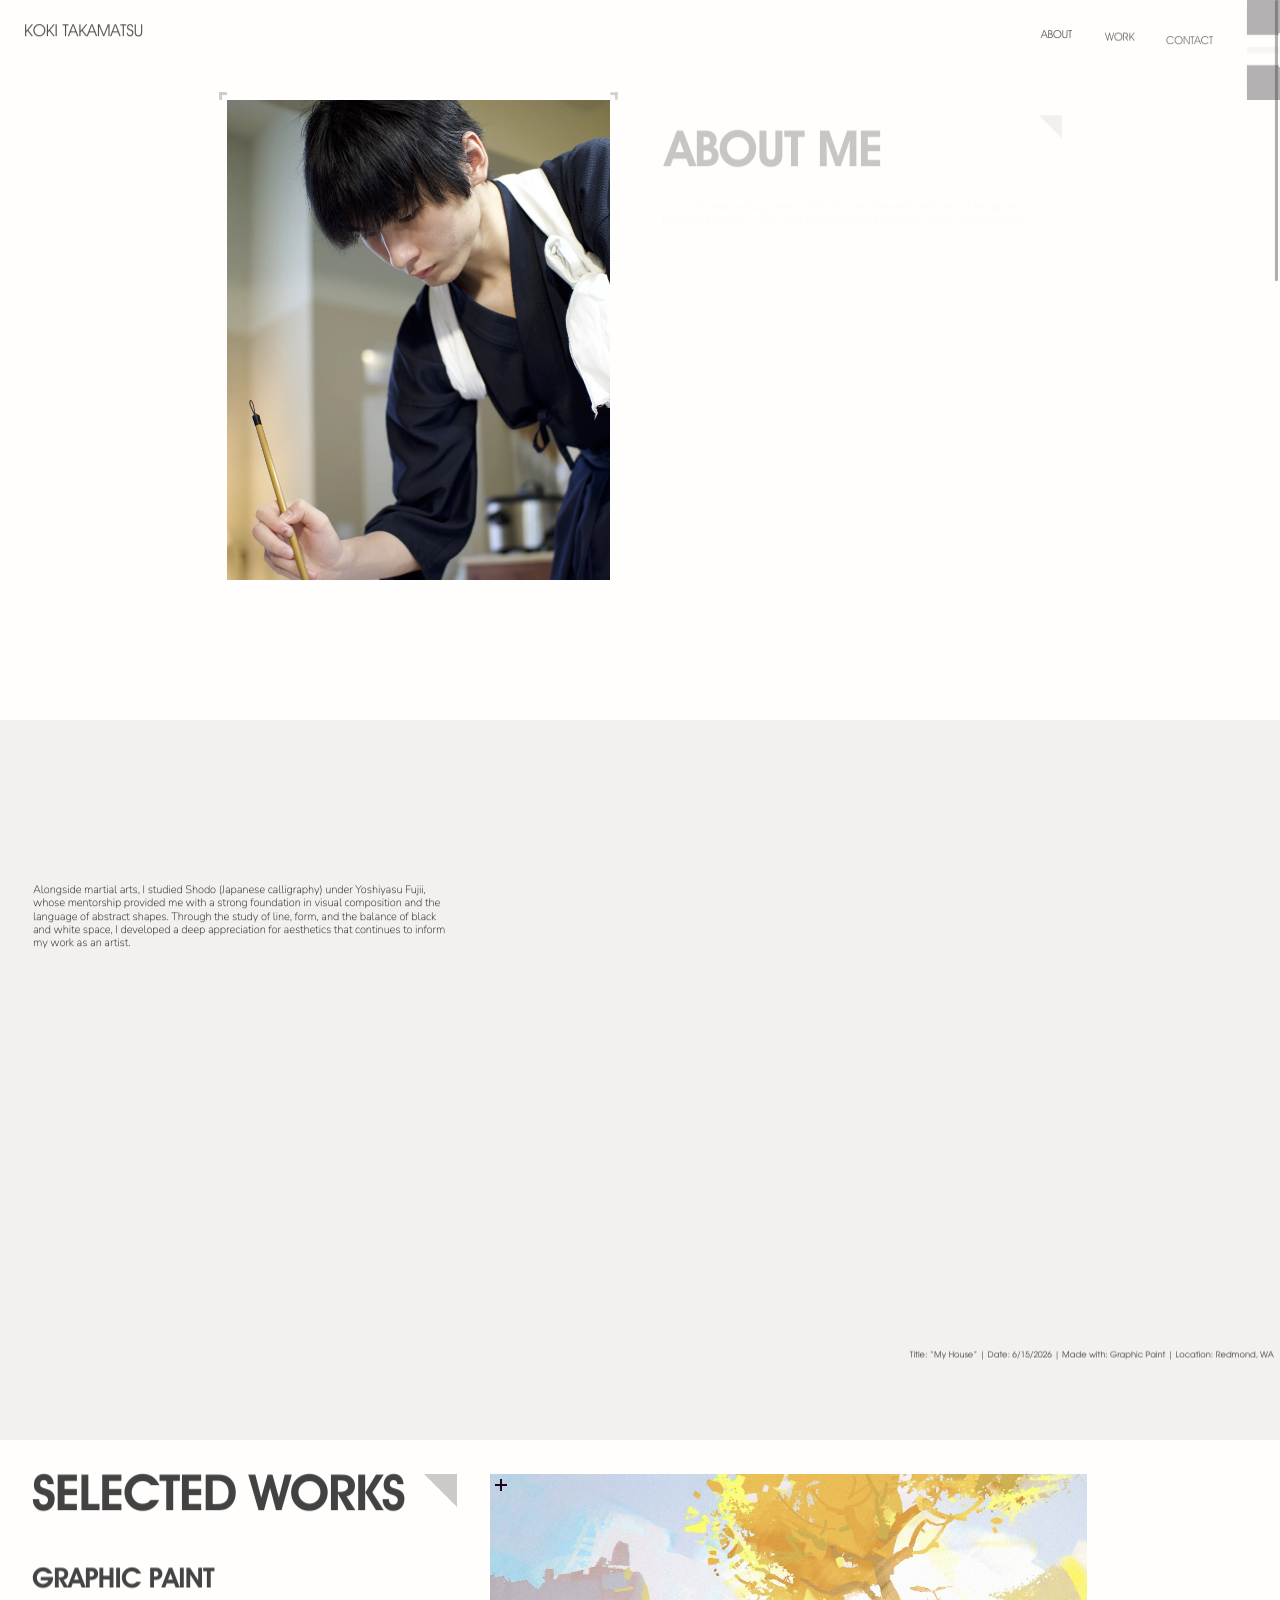
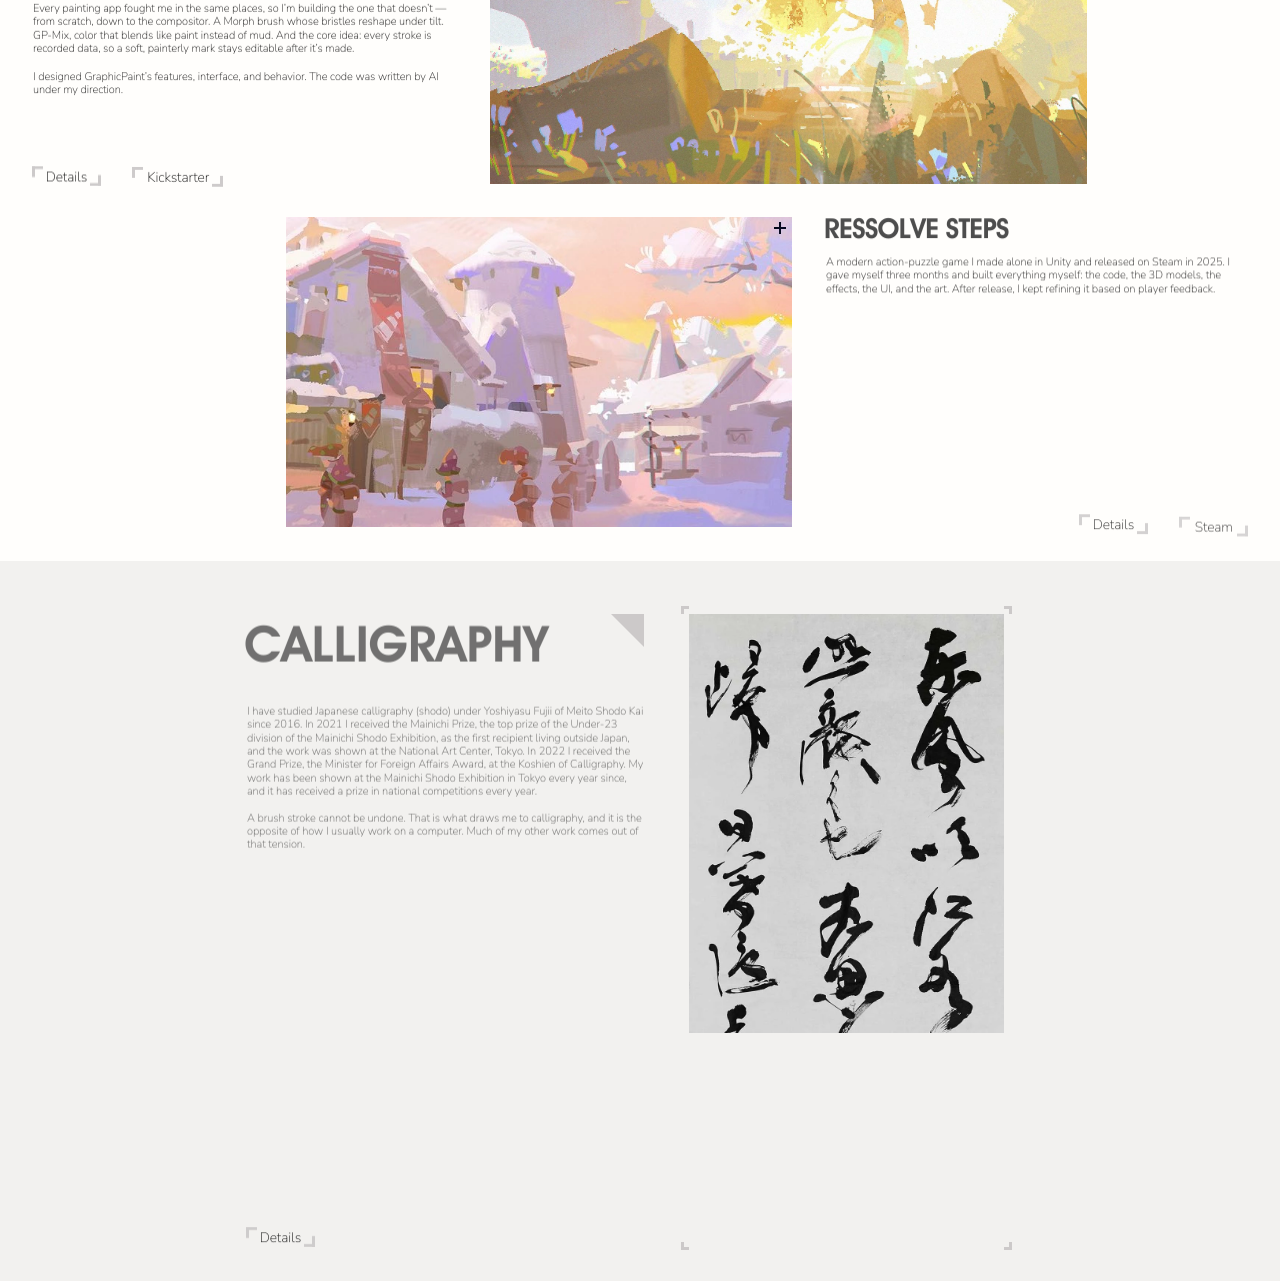
==== commit 65665b42: "Every motion on the flow's curve; a smooth scroll that never kicks; the smooth-motion skill The owne" ====
--- a/index.html
+++ b/index.html
@@ -258,6 +258,7 @@
 <script src="vendor/gsap.min.js"></script>
 <script src="vendor/ScrollTrigger.min.js"></script>
 <script src="vendor/lenis.min.js"></script>
+<script src="js/glide.js"></script>
 <script src="js/wipe.js"></script>
 <script src="js/photos.js"></script>
 <script src="js/anim.js"></script>
--- a/css/style.css
+++ b/css/style.css
@@ -142,3 +142,9 @@
 .tri{position:absolute;left:calc(var(--x) * var(--k));top:calc(var(--y) * var(--k));
    width:calc(12 * var(--k));height:calc(12 * var(--k));
    background:#ccc9c9;clip-path:polygon(100% 0,100% 100%,0 0)}
+/* The triangles and squares grow into place (js/anim.js). Moved, a shape is drawn exactly where it is, its
+   edges between pixels; at rest the browser sets it on whole pixels. So they rest on whole pixels already,
+   and the moment the motion lets go of one nothing moves (measured: a triangle hopped 0.7px as it ended). */
+.tri,.sq{left:round(calc(var(--x) * var(--k)), 1px);top:round(calc(var(--y) * var(--k)), 1px)}
+.tri{width:round(calc(12 * var(--k)), 1px);height:round(calc(12 * var(--k)), 1px)}
+.sq{width:round(calc(var(--w,0) * var(--k)), 1px);height:round(calc(var(--h) * var(--k)), 1px)}
--- a/css/anim.css
+++ b/css/anim.css
@@ -1,12 +1,11 @@
 /* ============================================================
    KOKI TAKAMATSU — animation layer (additive)
    Pre-hide states are gated behind `.anim` on <html> and use
-   ONLY opacity / clip-path — never a transform offset and never
-   will-change. The motion (slide / scale / wipe) is supplied by
-   GSAP at run time and is fully stripped on completion, so every
-   element rasterises exactly like the static page at rest (no
-   leftover compositing layer, identical antialiasing). If JS
-   never runs, a head-script failsafe removes `.anim` and the page
+   ONLY opacity / clip-path — never a transform offset. The motion
+   (slide / scale / wipe) is supplied by GSAP at run time and is fully
+   stripped on completion. The one layer kept: the text that rises in
+   (below), so it looks the same from a standstill to a standstill. If
+   JS never runs, a head-script failsafe removes `.anim` and the page
    is the original static layout.
    ============================================================ */
 
@@ -23,6 +22,15 @@
 .anim .plus{
   opacity:0;
 }
+/* Text that rises in glides only on a layer of its own. Drawn in place, its letters are set on whole
+   pixels: a slow rise stands still, then hops (measured, a heading's 42px rise: 17 frames standing still,
+   12 hops at 1x; on its own layer, none), and as the motion let go of it the letters were set afresh, up
+   to half a pixel across (a last hop). So it has its layer for good, never switched on or off (CLAUDE.md,
+   "The flow of motion"): the same letters before, during and after. The triangles too (a clipped shape,
+   drawn in place, wavered as it moved; they rest on whole pixels, css/style.css, so on their layer they
+   look exactly as in place). Not a plain box or a mark (drawn in place, they move between pixels already)
+   nor a picture (on a layer a picture is drawn softer, and a bright one's soft edge folds). */
+.anim .brand,.anim .nav,.anim .h,.anim .copy,.anim .cap,.anim .tri{will-change:transform}
 /* photos wipe in (top→down); only the <img> is clipped */
 .anim .ph img{ clip-path:inset(0 0 100% 0); }
 /* placeholder boxes wipe in left→right */
@@ -42,7 +50,7 @@
   letter-spacing:.04em;
   font-size:clamp(15px,3.2vw,46px);
   white-space:nowrap;
-  transform:translate3d(0,110%,0);
+  transform:translate(0,110%);will-change:transform;   /* (it rises and sinks: on its own layer, as all moving text) */
 }
 html:not(.anim) .preloader{display:none}
 
@@ -107,7 +115,7 @@
   width:6px;height:6px;background:#dccbc3;mix-blend-mode:difference;
   clip-path:polygon(50% 0,100% 50%,50% 100%,0 50%);
   transform:translate3d(-50%,-50%,0);
-  opacity:0;transition:opacity .3s ease;
+  opacity:0;transition:opacity .3s cubic-bezier(.3,0,.2,1);
 }
 @media (pointer:fine){
   html.cursor-ready,html.cursor-ready *{cursor:none !important}
@@ -148,36 +156,26 @@
 .menu-btn:focus-visible{outline:max(1px,calc(var(--mk,4) * .5px)) solid #434343;outline-offset:calc(var(--mk,4) * 1px)}
 .menu-btn span{
   position:absolute;left:0;width:100%;background:#b3b1b1;
-  transition:top .5s cubic-bezier(.4,0,.2,1),height .5s cubic-bezier(.4,0,.2,1),
-             opacity .3s ease,transform .35s ease,background-color .3s ease;
-}
-/* (1) camouflage: two squares over the marks, middle hidden */
+  transition:background-color .3s ease;   /* (a tint from the picture beneath: js/menu-shade.js) */
+}
+/* The bars' shape is set every frame by js/menu.js, on the catch's and the menu's clocks (stepEase);
+   these are the shapes it moves between, and what shows without it.
+   (1) camouflage: two squares over the marks, middle hidden */
 .menu-btn span:nth-child(1){top:0;height:calc(var(--mk,4) * 12px)}
 .menu-btn span:nth-child(2){top:calc(var(--mk,4) * 16.75px);height:calc(var(--mk,4) * 2.5px);opacity:0}
 .menu-btn span:nth-child(3){top:calc(var(--mk,4) * 24px);height:calc(var(--mk,4) * 12px)}
 /* (2) scrolled: split into a 3-bar hamburger (its position is driven by menu.js
-   — it rides up with the page, then catches back up into the corner). The
-   squares->bars morph is slowed to read as a deliberate "catch up", matching
-   the JS position ease; the X toggle below restores the snappy timing. */
-.menu-btn.scrolled span{
-  height:max(2px,calc(var(--mk,4) * 2.4px));
-  transition:top .8s cubic-bezier(.4,0,.2,1),height .8s cubic-bezier(.4,0,.2,1),
-             opacity .55s ease,transform .35s ease,background-color .3s ease;
-}
+   — it rides up with the page, then catches back up into the corner) */
+.menu-btn.scrolled span{height:max(2px,calc(var(--mk,4) * 2.4px))}
 .menu-btn.scrolled span:nth-child(1){top:calc(var(--mk,4) * 12.75px)}
 .menu-btn.scrolled span:nth-child(2){top:calc(var(--mk,4) * 16.75px);opacity:1}
 .menu-btn.scrolled span:nth-child(3){top:calc(var(--mk,4) * 20.75px)}
-/* (3) open: hamburger -> X (from either state) — keep the click toggle snappy
-   (this transition wins over .scrolled for the open state, same specificity). */
-.menu-btn[aria-expanded="true"] span{
-  height:max(2px,calc(var(--mk,4) * 2.4px));background:#b3b1b1;
-  transition:top .5s cubic-bezier(.4,0,.2,1),height .5s cubic-bezier(.4,0,.2,1),
-             opacity .3s ease,transform .35s ease,background-color .3s ease;
-}
+/* (3) open: hamburger -> X (from either state) */
+.menu-btn[aria-expanded="true"] span{height:max(2px,calc(var(--mk,4) * 2.4px));background:#b3b1b1}
 .menu-btn[aria-expanded="true"] span:nth-child(1){top:calc(var(--mk,4) * 16.75px);transform:rotate(45deg)}
 /* middle bar hides instantly — the panel background (.menu-bg) is seeded exactly
    over it and distorts out into the panel in one continuous shape (see menu.js) */
-.menu-btn[aria-expanded="true"] span:nth-child(2){opacity:0;transition:opacity 0s}
+.menu-btn[aria-expanded="true"] span:nth-child(2){opacity:0}
 .menu-btn[aria-expanded="true"] span:nth-child(3){top:calc(var(--mk,4) * 16.75px);transform:rotate(-45deg)}
 
 .menu-nav{
@@ -190,38 +188,26 @@
 .menu-nav.open{pointer-events:auto}
 /* The background panel IS the middle bar made large. menu.js seeds it (a FLIP)
    exactly over the hamburger's middle bar, then this single element distorts —
-   translate+scale on the worksEase curve — out into the panel. It keeps the grey
+   translate+scale, on the menu's clock (stepEase) — out into the panel. It keeps the grey
    of the corner box (no recolour). No cross-fade: one continuous, warping shape.
-   The text rides on top separately so it never warps. */
+   The text rides on top separately so it never warps. Its shadow comes in with it. */
 .menu-bg{
   position:absolute;inset:0;z-index:-1;
   background:#b3b1b1;visibility:hidden;
   box-shadow:0 calc(var(--mk,4)*2px) calc(var(--mk,4)*9px) rgba(0,0,0,0);
   transform-origin:0 0;
-  /* the morph runs in two phases driven inline by menu.js — slide-left, then
-     expand; the panel stays grey (matches the corner box). visibility toggles
-     there too. */
-}
-.menu-nav.open .menu-bg{
-  background:#b3b1b1;
-  box-shadow:0 calc(var(--mk,4)*2px) calc(var(--mk,4)*9px) rgba(0,0,0,.10);
-}
+}
+.menu-nav.open .menu-bg{background:#b3b1b1}
 .menu-nav a{
   /* --disp 400, pure white, 4pt (font-size 4 * --mk), -.008em. */
   font-family:var(--disp);font-weight:400;color:#fff;
   font-size:calc(var(--mk,4) * 4px);letter-spacing:-.008em;
   text-decoration:none;line-height:1;white-space:nowrap;
   opacity:0;transform:translateX(calc(var(--mk,4) * 5px));
-  transition:color .2s ease,opacity .3s ease,
-             transform .45s cubic-bezier(.38,0,.5,1);
-}
-/* items appear once the panel has mostly grown, lightly staggered.
-   nth-of-type (not nth-child) so the .menu-bg first child doesn't shift them. */
+  transition:color .2s ease;
+}
+/* (they come in as the panel arrives under them, together, on its clock: js/menu.js) */
 .menu-nav.open a{opacity:1;transform:translateX(0)}
-.menu-nav.open a:nth-of-type(1){transition-delay:0s,.46s,.46s}
-.menu-nav.open a:nth-of-type(2){transition-delay:0s,.55s,.55s}
-.menu-nav.open a:nth-of-type(3){transition-delay:0s,.64s,.64s}
-.menu-nav.open a:nth-of-type(4){transition-delay:0s,.73s,.73s}
 .menu-nav a:hover{color:var(--nav-hover,#000)}   /* (a light tint on a coloured panel: js/menu-shade.js) */
 .menu-nav a:focus-visible{outline-color:#000}     /* (the site's ring, css/style.css, in the hover's black) */
 
@@ -242,19 +228,23 @@
 .cscroll-rail{
   position:fixed;top:0;right:0;bottom:0;width:calc(var(--mk,4) * 2.64px);z-index:91;
   background:rgba(67,67,67,.05);opacity:0;pointer-events:none;
-  transition:opacity .25s ease;
+  transition:opacity .25s cubic-bezier(.3,0,.2,1);
 }
 .cscroll-rail.show{opacity:1}
+/* The thumb is as wide as it grows over the rail (1.92), cut to its width (1.2, a pill) by a clip: it grows by
+   moving the clip's edges, which glide between pixels. (Its width and place moving would be set on whole
+   pixels each frame: standing still, then hopping.) */
 .cscroll-thumb{
-  position:fixed;top:0;right:calc(var(--mk,4) * 0.72px);width:calc(var(--mk,4) * 1.2px);z-index:92;
-  border-radius:calc(var(--mk,4) * 0.72px);background:rgba(67,67,67,.42);
+  position:fixed;top:0;right:calc(var(--mk,4) * 0.36px);width:calc(var(--mk,4) * 1.92px);z-index:92;
+  background:rgba(67,67,67,.42);
+  clip-path:inset(0 calc(var(--mk,4) * 0.36px) round calc(var(--mk,4) * 0.6px));
   opacity:0;pointer-events:none;
   /* vertical position is driven by transform:translateY (set in menu.js) so it
      tracks scroll on the compositor without forcing a layout each frame. */
-  transition:opacity .35s ease,width .16s ease,right .16s ease,background-color .2s ease;
+  transition:opacity .35s cubic-bezier(.3,0,.2,1),clip-path .16s cubic-bezier(.3,0,.2,1),background-color .2s cubic-bezier(.3,0,.2,1);
 }
 .cscroll-thumb.show{opacity:1;pointer-events:auto}
-.cscroll-thumb.rail{width:calc(var(--mk,4) * 1.92px);right:calc(var(--mk,4) * 0.36px);background:rgba(67,67,67,.62)}
+.cscroll-thumb.rail{clip-path:inset(0 0 round calc(var(--mk,4) * 0.72px));background:rgba(67,67,67,.62)}
 @media (prefers-reduced-motion:reduce){
-  .cscroll-rail,.cscroll-thumb{transition:opacity .15s ease}
-}
+  .cscroll-rail,.cscroll-thumb{transition:opacity .15s cubic-bezier(.3,0,.2,1)}
+}
--- a/css/zoom.css
+++ b/css/zoom.css
@@ -14,7 +14,7 @@
    half-bar transforms. A half-covered edge pixel over a bright picture would fold through
    black inside the cursor's square (css/anim.css). */
 .plus{position:absolute;width:var(--plus-s,calc(4.5 * var(--k)));height:var(--plus-s,calc(4.5 * var(--k)));mix-blend-mode:difference}
-.plus::before,.plus::after{content:"";position:absolute;background:#dccbc3;transition:background-color .25s ease}
+.plus::before,.plus::after{content:"";position:absolute;background:#dccbc3;transition:background-color .25s cubic-bezier(.3,0,.2,1)}
 .plus::before{left:0;width:100%;height:var(--plus-w,max(.75px,calc(.6 * var(--k))));top:calc(50% - var(--plus-w,max(.75px,calc(.6 * var(--k)))) / 2)}
 .plus::after{top:0;height:100%;width:var(--plus-w,max(.75px,calc(.6 * var(--k))));left:calc(50% - var(--plus-w,max(.75px,calc(.6 * var(--k)))) / 2)}
 /* hover highlight: the "+" turns a solid whitish grey (the band grey, #f2f1ef) while the
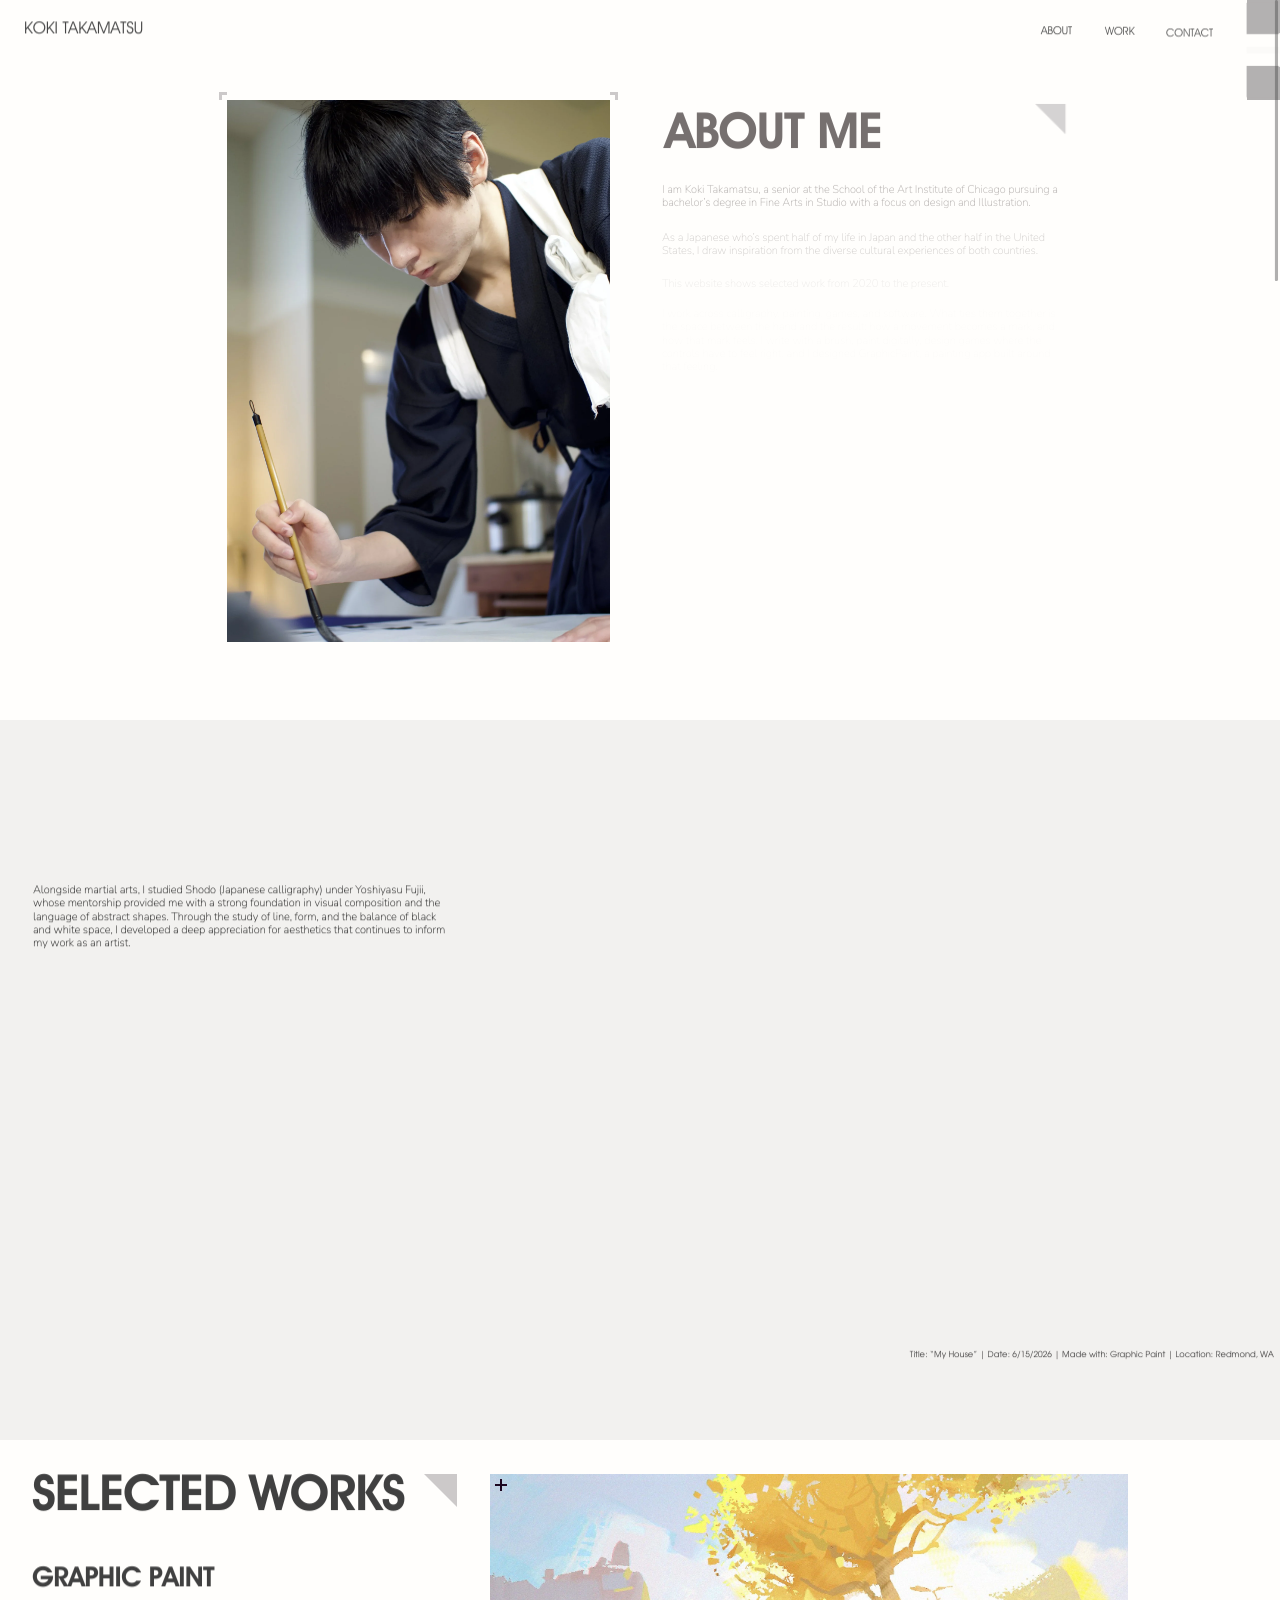
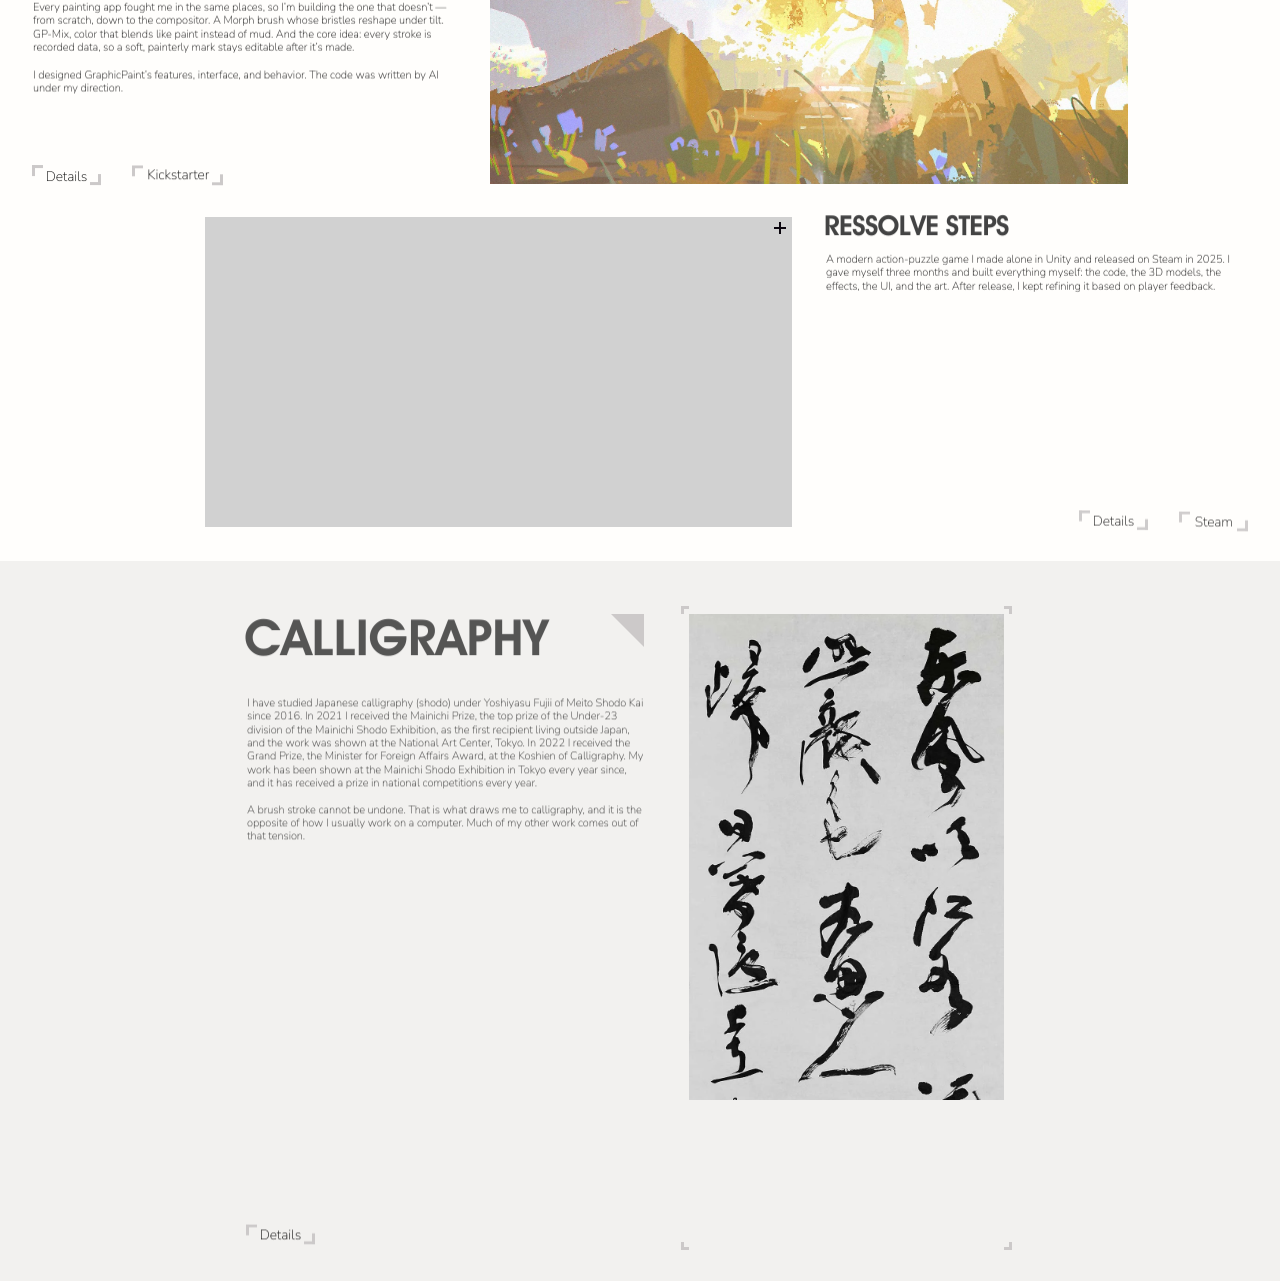
==== commit 49135da1: "The pages on a phone: one column, readable type, the works fitted to the screen On a narrow screen (" ====
--- a/index.html
+++ b/index.html
@@ -30,6 +30,7 @@
 <link rel="stylesheet" href="css/style.css" />
 <link rel="stylesheet" href="css/anim.css" />
 <link rel="stylesheet" href="css/zoom.css" />
+<link rel="stylesheet" href="css/narrow.css" />
 <!-- the owner's photos and captions as new as they are: GitHub's copy the moment the console saves -->
 <script src="js/fresh.js"></script>
 <script>
@@ -49,15 +50,22 @@
        A CSS fallback (:root{--k:calc(100vw/460.807)}) covers pre-JS.    */
     var DW = 460.807, FIRST = 259.2, lastDPR = window.devicePixelRatio || 1;
     // Expose the fit basis so the shared menu + scrollbar derive the SAME scale.
-    window.__fit = { dw: DW, clampPt: FIRST };
+    window.__fit = { dw: DW, clampPt: FIRST, narrow: false, k: 0 };
     // Fit the artboard to viewport WIDTH, but never let the first 16:9 screen
     // (460.807 x 259.2pt) grow TALLER than the viewport. A wide/short window — e.g.
     // a maximised 16:9 monitor, whose usable height after the browser chrome is
     // less than 9/16 of its width — would otherwise clip the bottom of the first
     // section. Clamp by height too; .stage{margin:0 auto} then centres the
     // (slightly narrower) artboard. On a taller window the width wins, unchanged.
+    // A narrow screen (a phone, a tablet upright, a phone on its side) gets the page in one column
+    // instead (html.narrow, css/narrow.css): there --k is px per point of type, fitted to the width —
+    // the body copy (4pt) 14.4–17.6px — not the artboard shrunk to the window (3.4px on a phone).
     function fitK() {
-      var k = Math.min(window.innerWidth / DW, window.innerHeight / FIRST);
+      var w = window.innerWidth, h = window.innerHeight;
+      var narrow = w < 760 || (w < h && w < 1100) || (h < 520 && w < 1000);
+      var k = narrow ? (h < 520 ? 3.6 : Math.max(3.6, Math.min(4.4, w / 104))) : Math.min(w / DW, h / FIRST);   // (a phone on its side: the smallest type)
+      d.classList.toggle("narrow", narrow);
+      window.__fit.narrow = narrow; window.__fit.k = k;
       d.style.setProperty("--k", k + "px");
     }
     fitK();
@@ -124,13 +132,18 @@
   <div class="a wh sqg" style="--x:448.8;--y:0;--w:12;--h:12"></div>
   <div class="a wh sqg" style="--x:448.8;--y:24;--w:12;--h:12"></div>
 
+  <!-- (the page in sections, .sec: on the artboard they are nothing — display: contents, every element placed
+       by its own points — and on a narrow screen each is a column of its own, css/narrow.css) -->
   <!-- header -->
+  <div class="sec" data-sec="head">
   <div class="a brand" style="--x:8.6;--y:6.2;--fs:6">KOKI TAKAMATSU</div>
   <a class="a nav" href="#about" style="--x:374.64;--y:8.1;--fs:4">ABOUT</a>
   <a class="a nav" href="#works" style="--x:397.66;--y:8.1;--fs:4">WORK</a>
   <a class="a nav" href="contact.html" style="--x:419.69;--y:8.1;--fs:4">CONTACT</a>
+  </div>
 
   <!-- ========================= ABOUT ME ========================= -->
+  <div class="sec" data-sec="about">
   <!-- data-slot: a photo holder the owner can fill or change in the console (data/front.json, js/photos.js) -->
   <figure class="a wh ph fr" data-slot="about" data-slot-name="About me" style="--x:81.9;--y:36;--w:137.8;--h:206.7">
     <img src="assets/img/about-portrait.webp" alt="Koki Takamatsu" data-noscale fetchpriority="high" />
@@ -167,8 +180,11 @@
     <p>Thank you for visiting!</p></div>
 
   <div class="a wh sq" style="--x:372.2;--y:230.7;--w:12;--h:12"></div>
+  </div>
 
   <!-- ========================= BACK GROUND ========================= -->
+  <!-- data-band: on a narrow screen the grey band lies under this section (js/narrow.js) -->
+  <div class="sec" data-sec="background" data-band>
   <h2 class="a h" style="--x:10.9;--y:271.3;--w:200;--fs:18">BACK GROUND</h2>
   <div class="tri" style="--x:152.5;--y:275.7"></div>
 
@@ -191,12 +207,15 @@
        its parts as the page gives them in data-title / -date / -medium / -location. It ends at the picture's right edge:
        a longer caption grows to the left, then onto a second line (.cap-r) -->
   <div class="a cap cap-r" data-caption-for="background" data-title="My House" data-date="6/15/2026" data-medium="Graphic Paint" data-location="Redmond, WA" style="--x:176.5;--y:486.4;--w:282.2">Title: &#8220;My House&#8221; | Date: 6/15/2026 | Made with: Graphic Paint | Location: Redmond, WA</div>
+  </div>
 
   <!-- ========================= SELECTED WORKS ========================= -->
+  <div class="sec" data-sec="works">
   <h2 id="works" class="a h" style="--x:11.7;--y:526.3;--w:260;--fs:18">SELECTED WORKS</h2>
   <div class="tri" style="--x:152.5;--y:530.5"></div>
 
   <!-- GRAPHIC PAINT -->
+  <div class="sec part" data-part="graphic">
   <h3 class="a h" style="--x:11.7;--y:561.5;--w:160;--fs:10">GRAPHIC PAINT</h3>
   <div class="a copy j" style="--x:12;--y:575.4;--w:152.5">
     <p>Every painting app fought me in the same places, so I&#8217;m building the one that
@@ -209,8 +228,10 @@
   <figure class="a wh box" data-slot="graphic" data-slot-name="Graphic Paint" data-fade style="--x:176.5;--y:530.5;--w:272.3;--h:111.7;--c:#d1d1d1"><button class="ph-open" type="button" aria-label="View Graphic Paint"><span class="plus" style="--px:3.95;--py:4" aria-hidden="true"></span></button></figure>
   <a class="a copy bx" style="--x:11.5;--y:635.5;--w:25;--h:7.2;--fs:5"><span>Details</span></a>
   <a class="a copy bx" style="--x:47.5;--y:635.5;--w:32.8;--h:7.1;--fs:5"><span>Kickstarter</span></a>
+  </div>
 
   <!-- RESSOLVE STEPS -->
+  <div class="sec part" data-part="resolve">
   <figure class="a wh box" data-slot="resolve" data-slot-name="Resolve Steps" data-fade data-rtl style="--x:12;--y:654;--w:273.1;--h:111.6;--c:#d1d1d1"><button class="ph-open" type="button" aria-label="View Resolve Steps"><span class="plus r" style="--px:4.45;--py:4.1" aria-hidden="true"></span></button></figure>
   <h3 class="a h" style="--x:296.5;--y:651.1;--w:170;--fs:10">RESSOLVE STEPS</h3>
   <div class="a copy j" style="--x:297.2;--y:665.9;--w:151.6">
@@ -219,8 +240,11 @@
     After release, I kept refining it based on player feedback.</p></div>
   <a class="a copy bx" style="--x:388.3;--y:758.9;--w:25;--h:7.1;--fs:5"><span>Details</span></a>
   <a class="a copy bx" style="--x:424.3;--y:759;--w:25;--h:7.2;--fs:5"><span>Steam</span></a>
+  </div>
+  </div>
 
   <!-- ========================= CALLIGRAPHY ========================= -->
+  <div class="sec" data-sec="calligraphy" data-band>
   <h2 id="calligraphy" class="a h" style="--x:88;--y:792.9;--w:240;--fs:18;letter-spacing:0">CALLIGRAPHY</h2>
   <div class="tri" style="--x:220;--y:797"></div>
 
@@ -239,6 +263,7 @@
     <i class="tl"></i><i class="tr"></i><i class="bl"></i><i class="br"></i>
   </figure>
   <a class="a copy bx" style="--x:88.5;--y:1016.5;--w:25;--h:7.2;--fs:5"><span>Details</span></a>
+  </div>
 
 </main>
 
@@ -261,6 +286,7 @@
 <script src="js/glide.js"></script>
 <script src="js/wipe.js"></script>
 <script src="js/photos.js"></script>
+<script src="js/narrow.js"></script>
 <script src="js/anim.js"></script>
 <script src="js/menu.js"></script>
 <script src="js/menu-shade.js"></script>
--- a/css/style.css
+++ b/css/style.css
@@ -30,6 +30,10 @@
 }
 *{margin:0;padding:0;box-sizing:border-box}
 html,body{background:var(--paper)}
+/* (a touch screen: the type stays the size it is set, also on a phone turned on its side, which would enlarge it;
+   and a tap shows no grey box of the browser's own over a link — the page answers it) */
+html{-webkit-text-size-adjust:100%;text-size-adjust:100%}
+a,button{-webkit-tap-highlight-color:transparent}
 /* position:relative so the full-width background bands (direct children of body)
    are positioned in document space, scrolling with the page. */
 body{position:relative;font-family:var(--text);-webkit-font-smoothing:antialiased;text-rendering:geometricPrecision}
@@ -51,6 +55,9 @@
 
 /* placement primitive: --x --y (--w --h) in artboard points */
 .a{position:absolute;left:calc(var(--x) * var(--k));top:calc(var(--y) * var(--k));width:calc(var(--w,0) * var(--k))}
+/* the page's sections: nothing on the artboard (each element is placed by its own points); a column of
+   their own on a narrow screen (css/narrow.css) */
+.sec{display:contents}
 .wh{height:calc(var(--h) * var(--k))}
 
 /* background bands (the grey section backgrounds — BACK GROUND, CALLIGRAPHY).
--- a/css/anim.css
+++ b/css/anim.css
@@ -124,6 +124,10 @@
 @media (hover:none),(pointer:coarse){
   .cursor-dot,.cursor-lens,.cursor-fold,.cursor-tone{display:none}
 }
+/* (a touch screen shows its own scroll indicator: the drawn bar stays away there, js/menu.js) */
+@media (hover:none) and (pointer:coarse){
+  .cscroll-rail,.cscroll-thumb{display:none}
+}
 
 /* ---- reduced motion: everything static, instantly ------------- */
 @media (prefers-reduced-motion:reduce){
--- a/css/narrow.css
+++ b/css/narrow.css
@@ -0,0 +1,106 @@
+/* ============================================================
+   KOKI TAKAMATSU — narrow screens: the pages in one column
+   A phone, a tablet upright, a phone on its side (html.narrow, set by each page's
+   head script before the first paint). The artboard, shrunk to such a screen, set
+   the body copy at 3.4px on a 390px phone; here the same parts are set in one
+   column instead, read top to bottom. --k is then px per point of TYPE, fitted to
+   the width: the body copy (4pt) 14.4–17.6px, captions 12px and up, nothing wider
+   than the screen. Every element keeps its classes, its motions (the reveals, the
+   wipes, the curtain, the sheet, the zoom: all on the flow's curve) and its look —
+   the headings and their triangles, the photos in their corner marks, the grey
+   bands, the words in brackets, the grey squares the hamburger hides in. Only
+   their places and sizes change. The desktop artboard is untouched (no .narrow).
+   ============================================================ */
+
+/* ---- the front page --------------------------------------------------------------------------- */
+.narrow .stage{width:auto;aspect-ratio:auto}
+/* every part in the flow of its section, in reading order (not placed by its points) */
+.narrow .stage .a,.narrow .stage .tri,.narrow .stage .sq{position:relative;left:auto;top:auto;width:auto}
+.narrow .stage .sec{display:flex;flex-wrap:wrap;align-items:flex-start;max-width:calc(160 * var(--k));margin:0 auto;
+  padding:calc(16 * var(--k)) calc(6 * var(--k)) 0;
+  /* (on the right, the grey squares' width: once the hamburger has caught the corner the page passes beneath it,
+     and its text and photos never run under it — where the column has no margin of its own to give) */
+  padding-right:max(calc(6 * var(--k)), calc(12 * var(--k) - max(0px, (100vw - 160 * var(--k)) / 2)))}
+.narrow .stage .sec>*{flex:0 0 100%;order:10}
+.narrow .stage .part{padding:0;margin:0;max-width:none}
+
+/* the two grey squares the hamburger hides in, in the top-right corner (js/menu.js parks it over them) */
+.narrow .stage>.sqg{position:absolute;left:auto;right:0;top:calc(var(--y) * var(--k));width:calc(12 * var(--k))}
+
+/* the header: the name, and the links beneath it, beside the squares */
+.narrow .stage [data-sec=head]{height:calc(36 * var(--k));padding:calc(4 * var(--k)) calc(18 * var(--k)) 0 calc(6 * var(--k));
+  align-content:flex-start}
+.narrow .brand{font-size:calc(4.4 * var(--k))}
+.narrow .stage [data-sec=head]>.nav{flex:0 0 auto;margin:calc(7.6 * var(--k)) calc(4.6 * var(--k)) 0 0;font-size:calc(3.4 * var(--k))}
+
+/* type: the headings scaled down from the artboard's (a 32px heading beside 15px copy), the copy opened up */
+.narrow .stage .sec>h2.h{flex:1 1 0;min-width:0;font-size:calc(8.6 * var(--k))}
+.narrow .stage .sec>h3.h{font-size:calc(5.6 * var(--k));margin-top:calc(11 * var(--k))}
+.narrow .stage .copy{margin-top:calc(3.6 * var(--k));line-height:1.4}
+.narrow .copy p{margin-bottom:calc(3.6 * var(--k))}
+.narrow .stage .tri+.copy,.narrow .stage h3.h+.copy{margin-top:calc(5 * var(--k))}
+.narrow .stage [data-sec=about]>h2.h+.copy{margin-top:calc(7 * var(--k))}   /* (after the portrait: the heading's order puts it first) */
+.narrow .cap{font-size:calc(3.4 * var(--k));line-height:1.35;white-space:normal;margin-top:calc(2.4 * var(--k))}
+
+/* a heading's triangle at the end of its line; the red square at the end of its section */
+/* (whole pixels square: js/narrow.js nudges each onto the pixel grid, as the artboard places them, css/style.css) */
+.narrow .stage .sec>.tri{flex:0 0 auto;width:round(calc(6.4 * var(--k)), 1px);height:round(calc(6.4 * var(--k)), 1px);margin:calc(.6 * var(--k)) 0 0 calc(4 * var(--k))}
+.narrow .stage .sec>.sq{flex:0 0 auto;width:round(calc(6.4 * var(--k)), 1px);height:round(calc(6.4 * var(--k)), 1px);margin:calc(6 * var(--k)) 0 0 auto}
+
+/* the photos: the column's width in their own shape; the calligraphy (tall) narrower, centred */
+.narrow .stage figure.a{height:auto;aspect-ratio:var(--w) / var(--h);margin-top:calc(6 * var(--k))}
+.narrow .stage .sec>[data-slot=calligraphy]{flex-basis:62%;margin-left:19%;margin-right:19%}   /* (its line to itself) */
+.narrow .fr>i{--s:round(calc(2.6 * var(--k)), 1px);--b:max(1px,round(calc(1 * var(--k)), 1px))}
+
+/* the words in brackets, side by side */
+.narrow .stage .sec>.bx{flex:0 0 auto;width:auto;height:calc(6.6 * var(--k));padding:0 calc(3.8 * var(--k));
+  margin:calc(6 * var(--k)) calc(4 * var(--k)) 0 0;font-size:calc(4 * var(--k))}
+
+/* reading order where the artboard's differs: a heading before its photo */
+.narrow .stage [data-sec=about]>.h{order:1}
+.narrow .stage [data-sec=about]>.tri{order:2}
+.narrow .stage [data-sec=about]>figure{order:3;margin-top:calc(9 * var(--k))}
+.narrow .stage [data-part=resolve]>figure{order:11}
+.narrow .stage [data-part=resolve]>.bx{order:12}
+
+/* the sections' spacing; the grey bands lie under BACK GROUND and CALLIGRAPHY (js/narrow.js) */
+.narrow .stage [data-sec=about]{padding-top:calc(6 * var(--k))}
+.narrow .stage .sec[data-band]{margin-top:calc(16 * var(--k));padding-top:calc(13 * var(--k));padding-bottom:calc(15 * var(--k))}
+.narrow .stage [data-sec=calligraphy]{margin-bottom:0}
+.narrow .stage [data-sec=works]{padding-bottom:0}
+
+/* ---- the header of the works' and contact pages (fixed, as on the artboard): the same as the front page's,
+   the name beside the third grey square, top left ------------------------------------------------- */
+.narrow .istage{left:0;width:100%;height:calc(36 * var(--k));display:flex;flex-wrap:wrap;align-content:flex-start;
+  padding:calc(4 * var(--k)) calc(18 * var(--k)) 0 calc(16 * var(--k))}
+.narrow .istage>.sqg{position:absolute;left:0;top:calc(var(--y) * var(--k));width:calc(12 * var(--k))}
+.narrow .istage>.sqg:not(:first-child){left:auto;right:0}
+.narrow .istage>.brand{flex:0 0 100%}
+.narrow .istage>.nav{flex:0 0 auto;margin:calc(7.6 * var(--k)) calc(4.6 * var(--k)) 0 0;font-size:calc(3.4 * var(--k))}
+
+/* ---- the works: the row as tall as the phone allows under the header (--row), its captions readable; a work
+   never wider than the column (6pt in from each side), so a wide one fits the width instead, shorter. Its shape
+   is known before it loads (--iw, --ih: js/illustration.js) ------------------------------------------------- */
+.narrow .strip-track{--row:clamp(150px,calc(100svh - 70 * var(--k)),75svh);padding:calc(46 * var(--k)) calc(6 * var(--k)) 0;gap:calc(3 * var(--k))}
+.narrow .work-btn{height:auto;width:min(calc(var(--row) * var(--iw,1) / var(--ih,1)), calc(100vw - 12 * var(--k)))}
+.narrow .work-btn img,.narrow .work-media{width:100%;height:auto}
+.narrow .work-btn img{aspect-ratio:var(--iw,1) / var(--ih,1)}   /* (the shape it was given, not changed as it loads: it fills it) */
+.narrow .work-cap{font-size:calc(3.4 * var(--k));line-height:1.3;top:calc(100% + 2.4 * var(--k))}
+/* (a phone on its side: the row just under the links, a little shorter, so a caption of three lines still shows) */
+@media (max-height:520px){
+  .narrow .strip-track{--row:max(120px,calc(100svh - 57 * var(--k)));padding-top:calc(38 * var(--k))}
+}
+
+/* ---- contact: one column under the header ------------------------------------------------------------ */
+.narrow .cstage{display:flex;flex-wrap:wrap;align-items:flex-start;max-width:calc(160 * var(--k));margin:0 auto;
+  padding:calc(50 * var(--k)) calc(6 * var(--k)) calc(12 * var(--k))}
+.narrow .cstage>*{flex:0 0 100%}
+.narrow .cstage>h2.h{flex:1 1 0;min-width:0;font-size:calc(8.6 * var(--k))}
+.narrow .cstage>.tri{flex:0 0 auto;width:round(calc(6.4 * var(--k)), 1px);height:round(calc(6.4 * var(--k)), 1px);margin:calc(.6 * var(--k)) 0 0 calc(4 * var(--k))}
+.narrow .cstage>.copy{margin-top:calc(6 * var(--k));font-size:calc(4.6 * var(--k))}
+.narrow .cstage>h3.h{margin-top:calc(14 * var(--k));font-size:calc(5.6 * var(--k))}
+.narrow .cstage>.bxrow{display:flex;flex-wrap:wrap;gap:calc(4 * var(--k));margin-top:calc(5 * var(--k));font-size:calc(4 * var(--k))}
+.narrow .cstage .bx{height:calc(6.6 * var(--k));padding:0 calc(3.8 * var(--k))}
+
+/* ---- the hamburger's menu, touched: each label answers a finger a little beyond its letters (unseen) ---- */
+.narrow .menu-nav a::before{content:"";position:absolute;inset:calc(-2.4 * var(--mk,4) * 1px) calc(-3 * var(--mk,4) * 1px)}
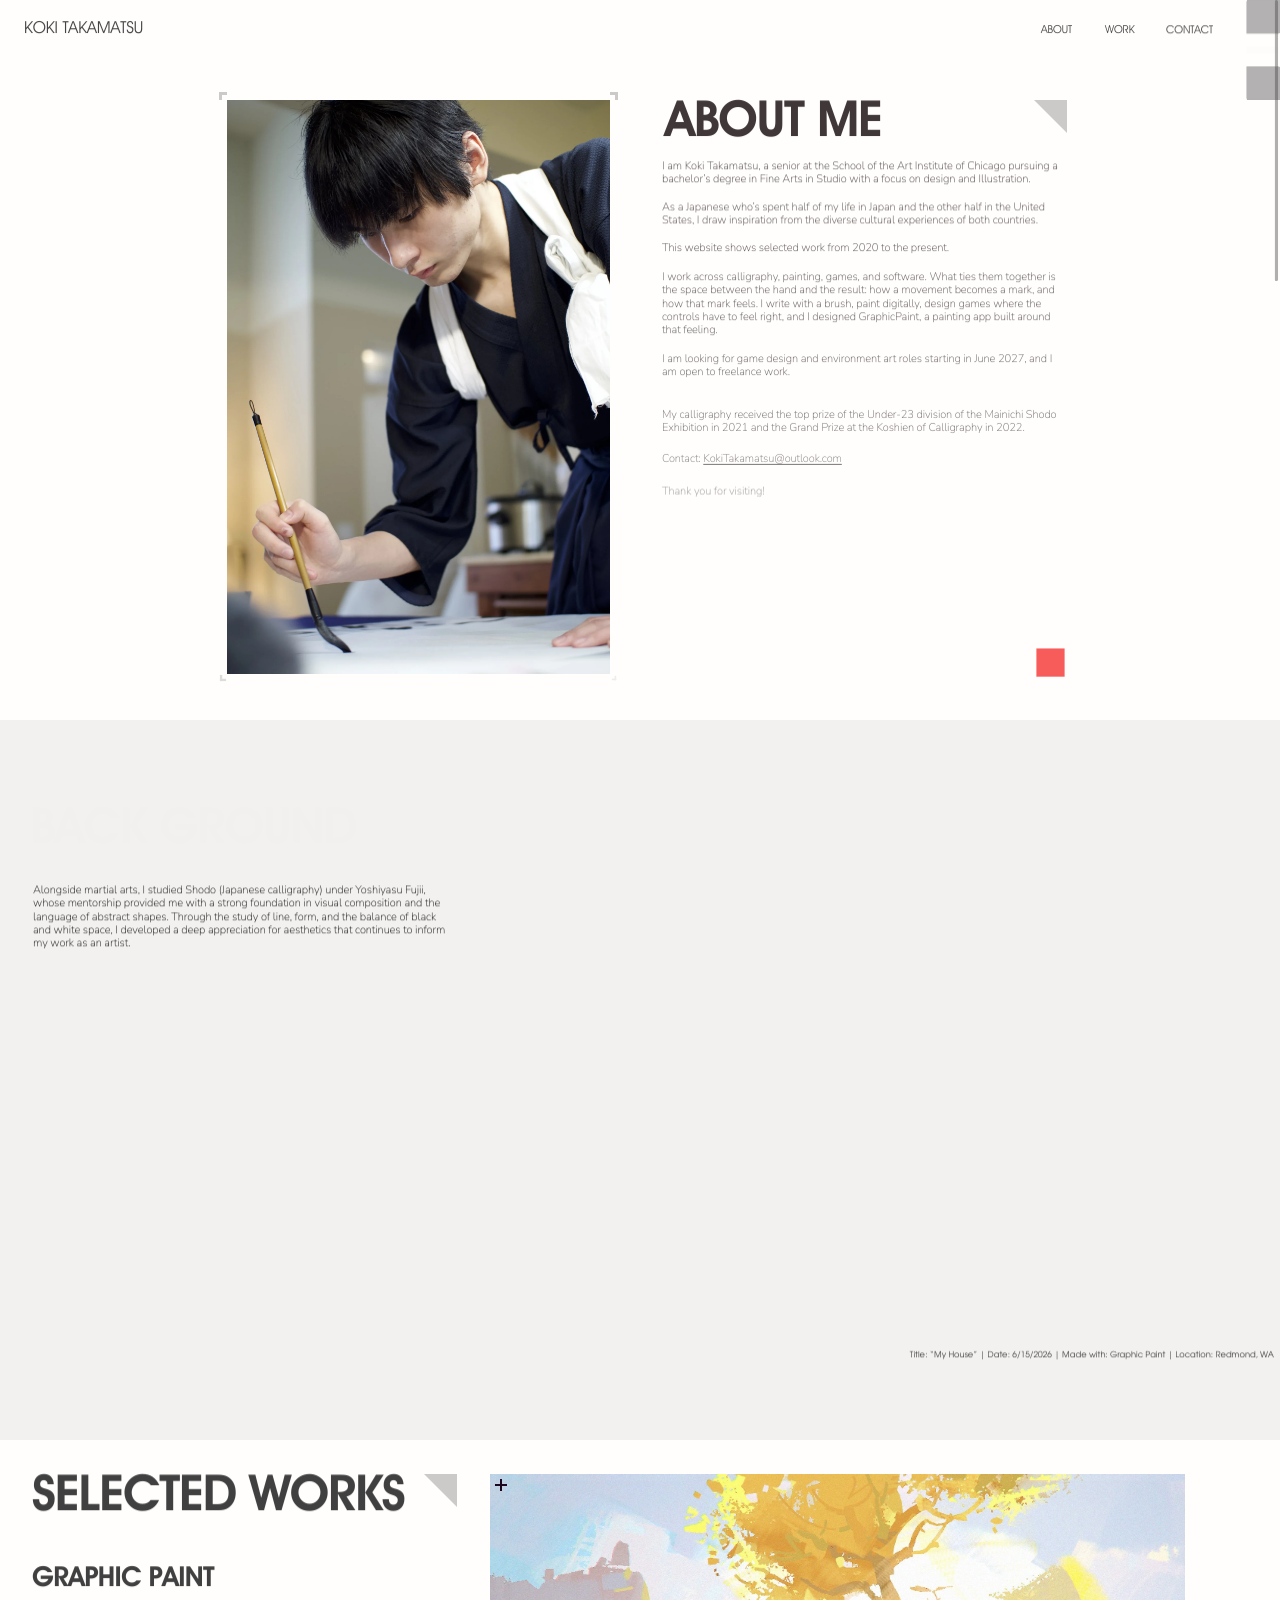
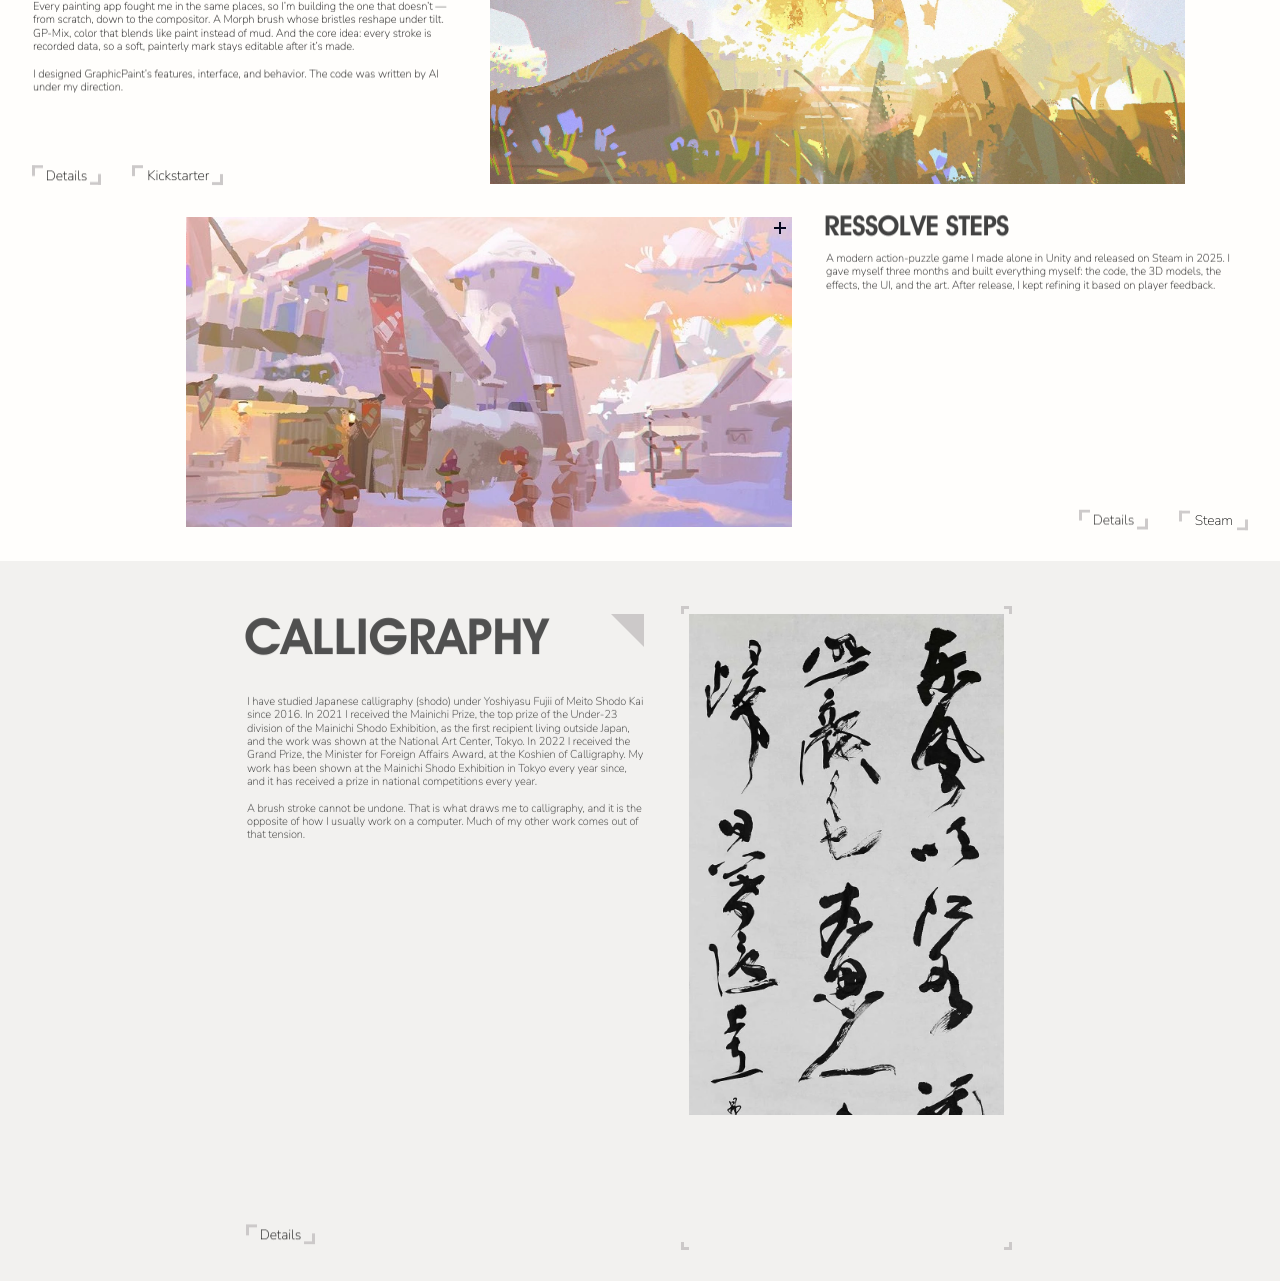
==== commit a091ceb7: "The name on the curtain rises smoothly: in its own face, on the compositor It stalled mid-rise. It s" ====
--- a/index.html
+++ b/index.html
@@ -27,6 +27,8 @@
 </script>
 <!-- start the hero photo downloading immediately so the preloader rarely has to wait on it -->
 <link rel="preload" as="image" href="assets/img/about-portrait.webp" fetchpriority="high" />
+<!-- the name on the curtain waits for its face (js/wipe.js rise()): start it at once -->
+<link rel="preload" as="font" type="font/woff2" href="assets/fonts/avantgarde-book.woff2" crossorigin />
 <link rel="stylesheet" href="css/style.css" />
 <link rel="stylesheet" href="css/anim.css" />
 <link rel="stylesheet" href="css/zoom.css" />
--- a/css/anim.css
+++ b/css/anim.css
@@ -53,6 +53,9 @@
   transform:translate(0,110%);will-change:transform;   /* (it rises and sinks: on its own layer, as all moving text) */
 }
 html:not(.anim) .preloader{display:none}
+/* (its rise: by the compositor, once its face is in — js/wipe.js rise(): nothing the page does as it loads can stall it) */
+@keyframes pl-rise{from{transform:translate(0,110%)}to{transform:translate(0,0)}}
+.pl-name.rise{animation:pl-rise .9s cubic-bezier(.3,0,.2,1) both}
 
 /* ---- custom cursor (fine pointers only; driven by js/cursor.js) -- */
 /* A small rhombus marks the exact point. Around it, Maison Auge's inverse square:
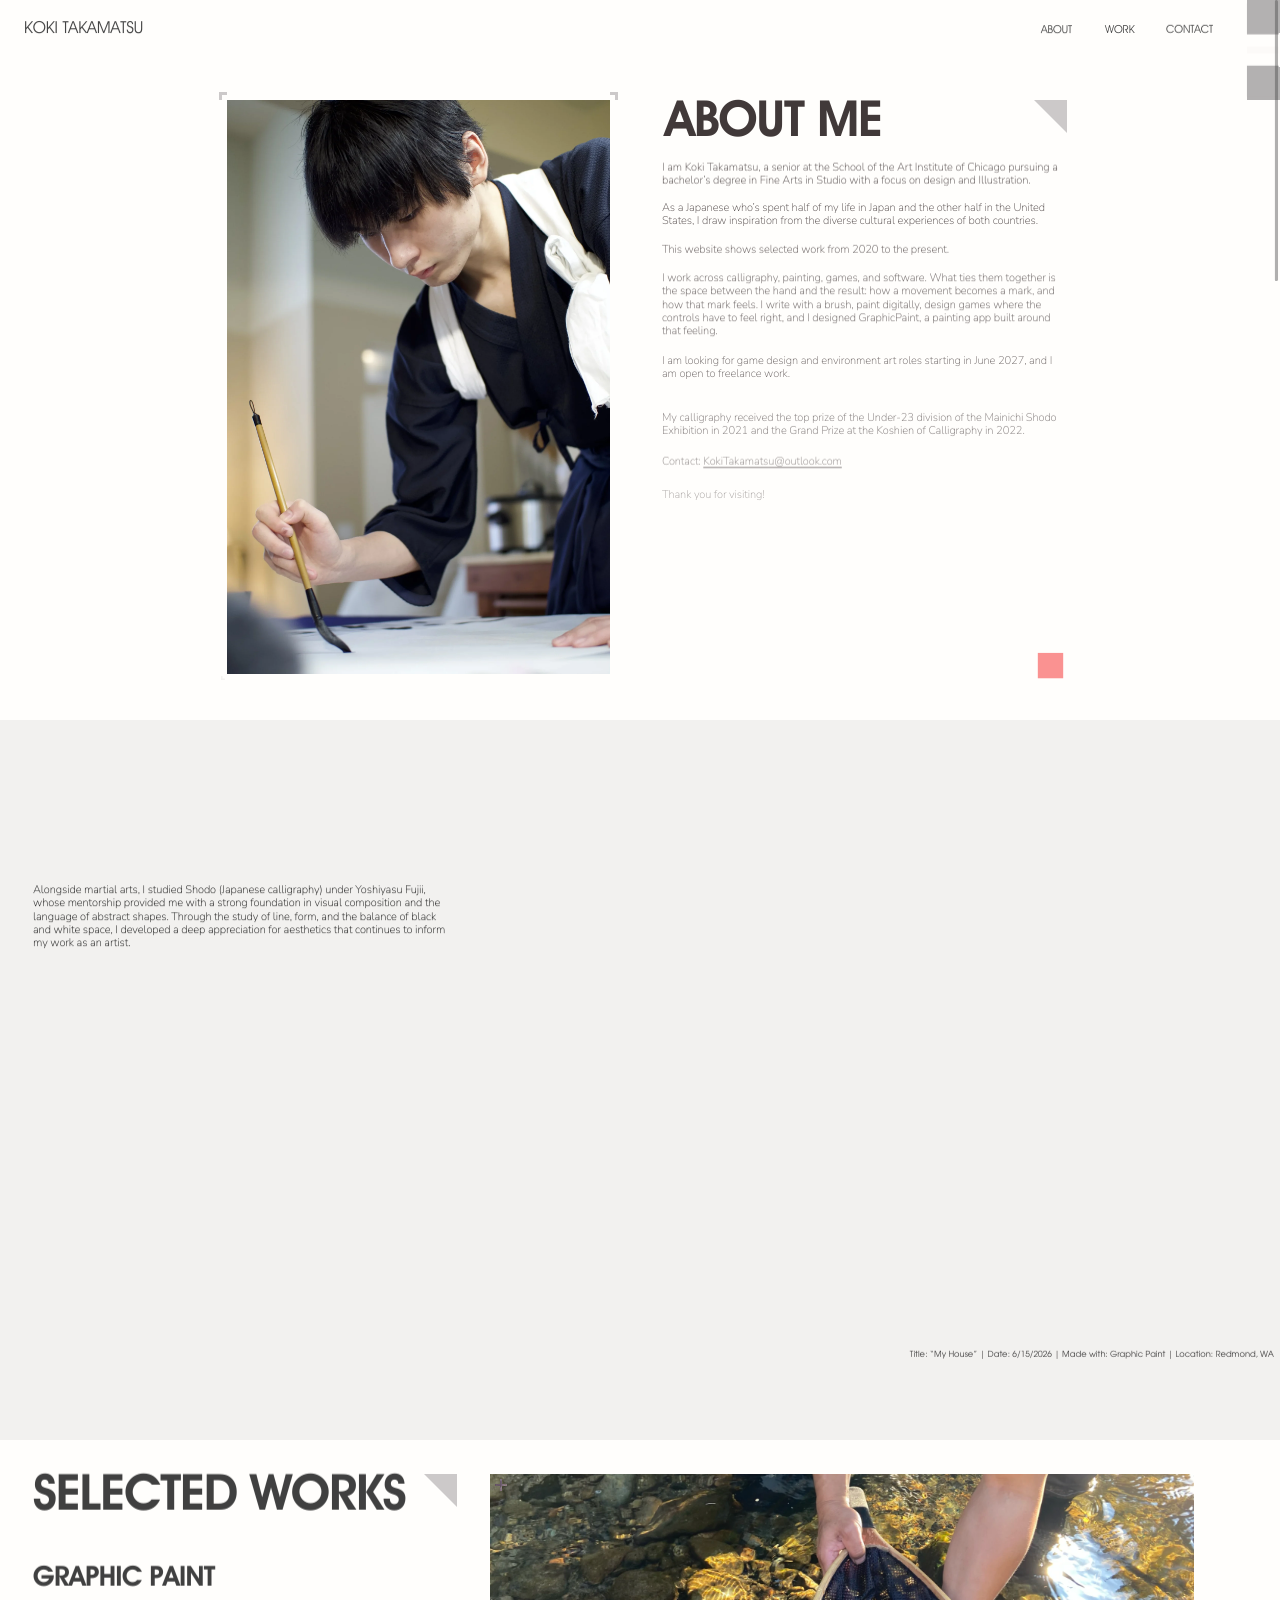
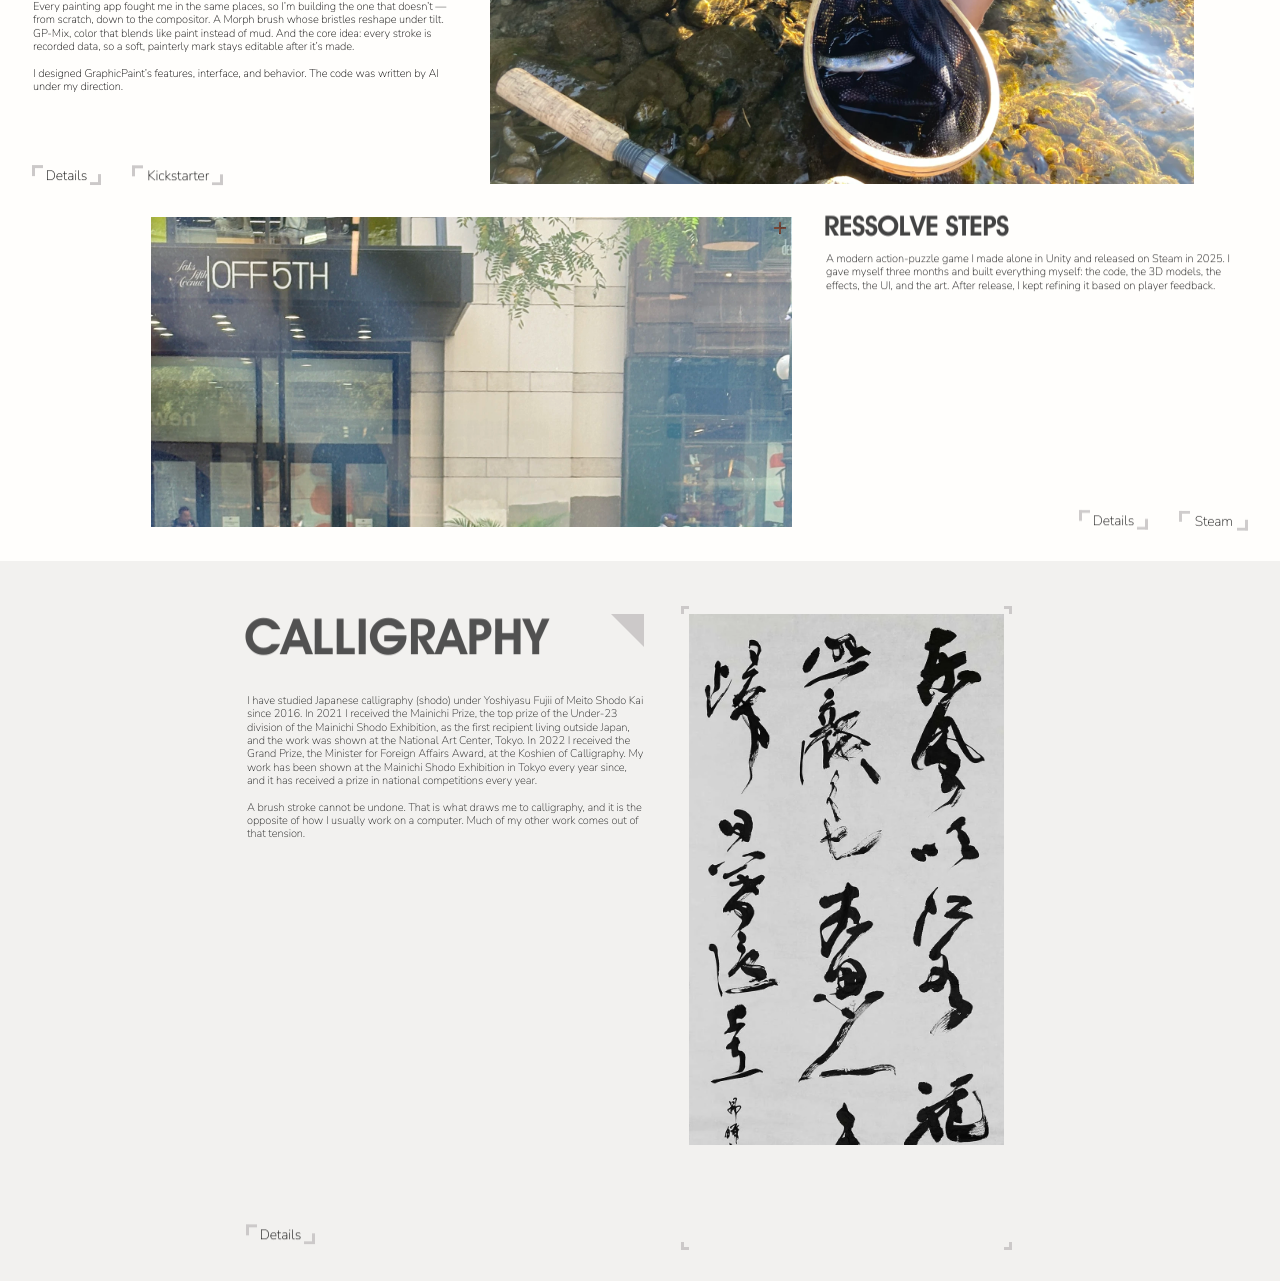
==== commit 97f3efcd: "Middle-click autoscroll on the front page and the works row; the first work never nearer the window'" ====
--- a/index.html
+++ b/index.html
@@ -294,6 +294,7 @@
 <script src="js/menu-shade.js"></script>
 <script src="js/zoom.js"></script>
 <script src="js/cursor.js"></script>
+<script src="js/autoscroll.js"></script>
 <script src="js/brackets.js"></script>
 </body>
 </html>
--- a/css/style.css
+++ b/css/style.css
@@ -58,6 +58,11 @@
 /* the page's sections: nothing on the artboard (each element is placed by its own points); a column of
    their own on a narrow screen (css/narrow.css) */
 .sec{display:contents}
+/* (a heading's box a little wider on the left, moved back as much: its letters stay where they are, but a letter
+   overhanging its box — the A's foot — lies inside it. A heading rises on a layer of its own, and Safari trims a
+   layer to its box: the A was cut off there) */
+.h{padding-left:.1em;margin-left:-.1em}
+.a.h{width:calc(var(--w,0) * var(--k) + .1em)}
 .wh{height:calc(var(--h) * var(--k))}
 
 /* background bands (the grey section backgrounds — BACK GROUND, CALLIGRAPHY).
--- a/css/anim.css
+++ b/css/anim.css
@@ -55,7 +55,7 @@
 html:not(.anim) .preloader{display:none}
 /* (its rise: by the compositor, once its face is in — js/wipe.js rise(): nothing the page does as it loads can stall it) */
 @keyframes pl-rise{from{transform:translate(0,110%)}to{transform:translate(0,0)}}
-.pl-name.rise{animation:pl-rise .9s cubic-bezier(.3,0,.2,1) both}
+.pl-name.rise{animation:pl-rise .9s cubic-bezier(.215,.61,.355,1) both}
 
 /* ---- custom cursor (fine pointers only; driven by js/cursor.js) -- */
 /* A small rhombus marks the exact point. Around it, Maison Auge's inverse square:
@@ -118,7 +118,7 @@
   width:6px;height:6px;background:#dccbc3;mix-blend-mode:difference;
   clip-path:polygon(50% 0,100% 50%,50% 100%,0 50%);
   transform:translate3d(-50%,-50%,0);
-  opacity:0;transition:opacity .3s cubic-bezier(.3,0,.2,1);
+  opacity:0;transition:opacity .3s cubic-bezier(.215,.61,.355,1);
 }
 @media (pointer:fine){
   html.cursor-ready,html.cursor-ready *{cursor:none !important}
@@ -161,29 +161,53 @@
 /* keyboard focus (also after Esc closes the menu): a plain ink ring. The browser's own ring
    has a white halo, which the cursor's square would fold into a dark line (CLAUDE.md). */
 .menu-btn:focus-visible{outline:max(1px,calc(var(--mk,4) * .5px)) solid #434343;outline-offset:calc(var(--mk,4) * 1px)}
-.menu-btn span{
+.menu-btn span,.mc-btn span{
   position:absolute;left:0;width:100%;background:#b3b1b1;
   transition:background-color .3s ease;   /* (a tint from the picture beneath: js/menu-shade.js) */
 }
 /* The bars' shape is set every frame by js/menu.js, on the catch's and the menu's clocks (stepEase);
    these are the shapes it moves between, and what shows without it.
    (1) camouflage: two squares over the marks, middle hidden */
-.menu-btn span:nth-child(1){top:0;height:calc(var(--mk,4) * 12px)}
-.menu-btn span:nth-child(2){top:calc(var(--mk,4) * 16.75px);height:calc(var(--mk,4) * 2.5px);opacity:0}
-.menu-btn span:nth-child(3){top:calc(var(--mk,4) * 24px);height:calc(var(--mk,4) * 12px)}
+.menu-btn span:nth-child(1),.mc-btn span:nth-child(1){top:0;height:calc(var(--mk,4) * 12px)}
+.menu-btn span:nth-child(2),.mc-btn span:nth-child(2){top:calc(var(--mk,4) * 16.75px);height:calc(var(--mk,4) * 2.5px);opacity:0}
+.menu-btn span:nth-child(3),.mc-btn span:nth-child(3){top:calc(var(--mk,4) * 24px);height:calc(var(--mk,4) * 12px)}
 /* (2) scrolled: split into a 3-bar hamburger (its position is driven by menu.js
    — it rides up with the page, then catches back up into the corner) */
-.menu-btn.scrolled span{height:max(2px,calc(var(--mk,4) * 2.4px))}
-.menu-btn.scrolled span:nth-child(1){top:calc(var(--mk,4) * 12.75px)}
-.menu-btn.scrolled span:nth-child(2){top:calc(var(--mk,4) * 16.75px);opacity:1}
-.menu-btn.scrolled span:nth-child(3){top:calc(var(--mk,4) * 20.75px)}
+.menu-btn.scrolled span,.mc-btn.scrolled span{height:max(2px,calc(var(--mk,4) * 2.4px))}
+.menu-btn.scrolled span:nth-child(1),.mc-btn.scrolled span:nth-child(1){top:calc(var(--mk,4) * 12.75px)}
+.menu-btn.scrolled span:nth-child(2),.mc-btn.scrolled span:nth-child(2){top:calc(var(--mk,4) * 16.75px);opacity:1}
+.menu-btn.scrolled span:nth-child(3),.mc-btn.scrolled span:nth-child(3){top:calc(var(--mk,4) * 20.75px)}
+/* The bars' inverse (js/menu.js): copies of the button's bars, one over it with "difference" and two beneath
+   the page content that mirror the paper about #DCCBC3, as the cursor's square and its under-squares do. */
+.menu-inv,.menu-lift,.menu-fold{position:fixed;left:0;top:0;width:0;height:0;overflow:visible;
+  pointer-events:none;mix-blend-mode:difference;opacity:0;will-change:opacity}
+.menu-inv,.menu-lift{z-index:10000}   /* (over the cursor's square, after it in the page, beneath its point: js/menu.js) */
+/* (the lift: the inverse "screened" with a colour worked out so the paper comes out exactly the bars' grey,
+   #b3b1b1, the band within 4 levels of it, ink light — grey as usual, every pixel beneath lively through it) */
+.menu-lift{mix-blend-mode:screen}
+.menu-lift span{background:#a89e9c}
+.menu-fold{z-index:1}
+.menu-cover{position:fixed;left:0;top:0;width:0;height:0;overflow:visible;pointer-events:none;z-index:10000;opacity:0;will-change:opacity}
+.menu-cover .g,.menu-cover .c{position:absolute;left:0;top:0;width:0;height:0;overflow:visible}
+/* (the clone of the button, js/menu.js mirror(): the button's own rules below, its inline style copied each frame) */
+.mc-btn{position:absolute;left:0;top:0;width:calc(var(--mk,4) * 12px);height:calc(var(--mk,4) * 36px);transform:translate(-50%,-50%)}
+.mc-panel{position:absolute;transform-origin:0 0;background:#b3b1b1;visibility:hidden}
+/* (inside the cursor's square: the clone as the square shows it, each part inverted against #dccbc3 on its own) */
+.menu-cover .c span,.menu-cover .c .mc-panel{isolation:isolate}
+.menu-cover .c span::after,.menu-cover .c .mc-panel::after{content:"";position:absolute;inset:0;background:#dccbc3;mix-blend-mode:difference}
+.menu-inv span,.menu-fold span,.menu-lift span{position:absolute;left:0;top:0;width:100px;height:100px;transform-origin:0 0}
+.menu-inv span,.menu-fold span{background:#dccbc3}
+.menu-btn.covered span{visibility:hidden}   /* (the cover, a clone of them, shows instead: js/menu.js) */
+/* (the page lifted onto a layer of its own while the under-bars can show, as for the cursor: its text drawn the same throughout) */
+html.menu-inv-live .stage{will-change:transform}
+.menu-btn.on-page span{visibility:hidden}   /* (a touch screen, riding with the page: the page's own squares show, js/menu.js) */
 /* (3) open: hamburger -> X (from either state) */
-.menu-btn[aria-expanded="true"] span{height:max(2px,calc(var(--mk,4) * 2.4px));background:#b3b1b1}
-.menu-btn[aria-expanded="true"] span:nth-child(1){top:calc(var(--mk,4) * 16.75px);transform:rotate(45deg)}
+.menu-btn[aria-expanded="true"] span,.mc-btn[aria-expanded="true"] span{height:max(2px,calc(var(--mk,4) * 2.4px));background:#b3b1b1}
+.menu-btn[aria-expanded="true"] span:nth-child(1),.mc-btn[aria-expanded="true"] span:nth-child(1){top:calc(var(--mk,4) * 16.75px);transform:rotate(45deg)}
 /* middle bar hides instantly — the panel background (.menu-bg) is seeded exactly
    over it and distorts out into the panel in one continuous shape (see menu.js) */
-.menu-btn[aria-expanded="true"] span:nth-child(2){opacity:0}
-.menu-btn[aria-expanded="true"] span:nth-child(3){top:calc(var(--mk,4) * 16.75px);transform:rotate(-45deg)}
+.menu-btn[aria-expanded="true"] span:nth-child(2),.mc-btn[aria-expanded="true"] span:nth-child(2){opacity:0}
+.menu-btn[aria-expanded="true"] span:nth-child(3),.mc-btn[aria-expanded="true"] span:nth-child(3){top:calc(var(--mk,4) * 16.75px);transform:rotate(-45deg)}
 
 .menu-nav{
   position:fixed;z-index:89;left:auto;right:0;top:0;
@@ -213,6 +237,13 @@
   opacity:0;transform:translateX(calc(var(--mk,4) * 5px));
   transition:color .2s ease;
 }
+/* Each label answers the pointer or a finger across its whole row of the panel (unseen): out to the panel's
+   edges, half the gap to the next label above and below, the first and last to the panel's top and bottom.
+   The rows tile the panel, none overlapping (--panel-w: the panel's width, js/menu.js). */
+.menu-nav a::before{content:"";position:absolute;right:calc(var(--mk,4) * -11px);left:auto;width:var(--panel-w,100%);
+  top:calc(var(--mk,4) * -2.5px);bottom:calc(var(--mk,4) * -2.5px)}
+.menu-nav a:first-of-type::before{top:calc(var(--mk,4) * -8px)}
+.menu-nav a:last-of-type::before{bottom:calc(var(--mk,4) * -8px)}
 /* (they come in as the panel arrives under them, together, on its clock: js/menu.js) */
 .menu-nav.open a{opacity:1;transform:translateX(0)}
 .menu-nav a:hover{color:var(--nav-hover,#000)}   /* (a light tint on a coloured panel: js/menu-shade.js) */
@@ -235,7 +266,7 @@
 .cscroll-rail{
   position:fixed;top:0;right:0;bottom:0;width:calc(var(--mk,4) * 2.64px);z-index:91;
   background:rgba(67,67,67,.05);opacity:0;pointer-events:none;
-  transition:opacity .25s cubic-bezier(.3,0,.2,1);
+  transition:opacity .25s cubic-bezier(.215,.61,.355,1);
 }
 .cscroll-rail.show{opacity:1}
 /* The thumb is as wide as it grows over the rail (1.92), cut to its width (1.2, a pill) by a clip: it grows by
@@ -248,10 +279,21 @@
   opacity:0;pointer-events:none;
   /* vertical position is driven by transform:translateY (set in menu.js) so it
      tracks scroll on the compositor without forcing a layout each frame. */
-  transition:opacity .35s cubic-bezier(.3,0,.2,1),clip-path .16s cubic-bezier(.3,0,.2,1),background-color .2s cubic-bezier(.3,0,.2,1);
+  transition:opacity .35s cubic-bezier(.215,.61,.355,1),clip-path .16s cubic-bezier(.215,.61,.355,1),background-color .2s cubic-bezier(.215,.61,.355,1);
 }
 .cscroll-thumb.show{opacity:1;pointer-events:auto}
 .cscroll-thumb.rail{clip-path:inset(0 0 round calc(var(--mk,4) * 0.72px));background:rgba(67,67,67,.62)}
 @media (prefers-reduced-motion:reduce){
-  .cscroll-rail,.cscroll-thumb{transition:opacity .15s cubic-bezier(.3,0,.2,1)}
-}
+  .cscroll-rail,.cscroll-thumb{transition:opacity .15s cubic-bezier(.215,.61,.355,1)}
+}
+
+/* ---- middle-click autoscroll (js/autoscroll.js): its mark where the click was made ----------------------
+   An ink square outline with an ink dot: ink is under #DCCBC3, so the cursor's square over it stays clean;
+   whole pixels, placed by layout. It comes and goes on the flow's curve. */
+.autoscroll-mark{position:fixed;left:0;top:0;z-index:95;pointer-events:none;box-sizing:border-box;
+  width:round(calc(var(--mk,4) * 5px),2px);height:round(calc(var(--mk,4) * 5px),2px);
+  border:max(1px,round(calc(var(--mk,4) * .4px),1px)) solid #434343;opacity:0;
+  transition:opacity .25s cubic-bezier(.215,.61,.355,1)}
+.autoscroll-mark::after{content:"";position:absolute;left:50%;top:50%;width:max(2px,round(calc(var(--mk,4) * 1px),2px));
+  height:max(2px,round(calc(var(--mk,4) * 1px),2px));background:#434343;transform:translate(-50%,-50%)}
+.autoscroll-mark.on{opacity:1}
--- a/css/zoom.css
+++ b/css/zoom.css
@@ -14,7 +14,7 @@
    half-bar transforms. A half-covered edge pixel over a bright picture would fold through
    black inside the cursor's square (css/anim.css). */
 .plus{position:absolute;width:var(--plus-s,calc(4.5 * var(--k)));height:var(--plus-s,calc(4.5 * var(--k)));mix-blend-mode:difference}
-.plus::before,.plus::after{content:"";position:absolute;background:#dccbc3;transition:background-color .25s cubic-bezier(.3,0,.2,1)}
+.plus::before,.plus::after{content:"";position:absolute;background:#dccbc3;transition:background-color .25s cubic-bezier(.215,.61,.355,1)}
 .plus::before{left:0;width:100%;height:var(--plus-w,max(.75px,calc(.6 * var(--k))));top:calc(50% - var(--plus-w,max(.75px,calc(.6 * var(--k)))) / 2)}
 .plus::after{top:0;height:100%;width:var(--plus-w,max(.75px,calc(.6 * var(--k))));left:calc(50% - var(--plus-w,max(.75px,calc(.6 * var(--k)))) / 2)}
 /* hover highlight: the "+" turns a solid whitish grey (the band grey, #f2f1ef) while the
@@ -77,7 +77,7 @@
    curve (js/zoom.js; a CSS transition would put it on a layer of its own for the fade, its edges folding
    meanwhile). (Keyboard: the arrows, and .zoom-ui.) */
 .zoom-nav{position:absolute;left:0;top:calc(50% - 12 * var(--k));width:calc(12 * var(--k));height:calc(24 * var(--k));cursor:pointer}
-.zoom-nav::before{content:"";position:absolute;left:calc(50% - var(--mk,4) * 4.7px);top:calc(50% - var(--mk,4) * 6px);width:calc(var(--mk,4) * 9.4px);height:calc(var(--mk,4) * 12px);background:var(--ph)}
+.zoom-nav::before{content:"";position:absolute;left:calc(50% - var(--mk,4) * 4.7px * var(--nav-s,1));top:calc(50% - var(--mk,4) * 6px * var(--nav-s,1));width:calc(var(--mk,4) * 9.4px * var(--nav-s,1));height:calc(var(--mk,4) * 12px * var(--nav-s,1));background:var(--ph)}
 .zoom-nav.prev::before{clip-path:polygon(50% 0,100% 0,50% 50%,100% 100%,50% 100%,0 50%)}
 .zoom-nav.next::before{clip-path:polygon(0 0,50% 0,100% 50%,50% 100%,0 100%,50% 50%)}
 .zoom-nav.is-end{pointer-events:none}
--- a/css/narrow.css
+++ b/css/narrow.css
@@ -17,10 +17,10 @@
 /* every part in the flow of its section, in reading order (not placed by its points) */
 .narrow .stage .a,.narrow .stage .tri,.narrow .stage .sq{position:relative;left:auto;top:auto;width:auto}
 .narrow .stage .sec{display:flex;flex-wrap:wrap;align-items:flex-start;max-width:calc(160 * var(--k));margin:0 auto;
-  padding:calc(16 * var(--k)) calc(6 * var(--k)) 0;
-  /* (on the right, the grey squares' width: once the hamburger has caught the corner the page passes beneath it,
-     and its text and photos never run under it — where the column has no margin of its own to give) */
-  padding-right:max(calc(6 * var(--k)), calc(12 * var(--k) - max(0px, (100vw - 160 * var(--k)) / 2)))}
+  padding:calc(12 * var(--k)) calc(6 * var(--k)) 0}
+/* (spacing, the owner's rule: the grey square, 12pt, is the unit; a small margin is half of it (6pt) or a quarter
+   (3pt), a large one whole squares. The column is half a square in from each side, the same both ways: the
+   hamburger may pass over it once it has caught the corner — it inverts what it lies on) */
 .narrow .stage .sec>*{flex:0 0 100%;order:10}
 .narrow .stage .part{padding:0;margin:0;max-width:none}
 
@@ -28,23 +28,30 @@
 .narrow .stage>.sqg{position:absolute;left:auto;right:0;top:calc(var(--y) * var(--k));width:calc(12 * var(--k))}
 
 /* the header: the name, and the links beneath it, beside the squares */
-.narrow .stage [data-sec=head]{height:calc(36 * var(--k));padding:calc(4 * var(--k)) calc(18 * var(--k)) 0 calc(6 * var(--k));
+.narrow .stage [data-sec=head]{height:calc(36 * var(--k));padding:calc(3 * var(--k)) calc(18 * var(--k)) 0 calc(3 * var(--k));   /* (the corner: a quarter each way) */
   align-content:flex-start}
-.narrow .brand{font-size:calc(4.4 * var(--k))}
-.narrow .stage [data-sec=head]>.nav{flex:0 0 auto;margin:calc(7.6 * var(--k)) calc(4.6 * var(--k)) 0 0;font-size:calc(3.4 * var(--k))}
+.narrow .brand{font-size:calc(4.4 * var(--k));
+  /* (a quarter from the corner as the eye measures it: from the letters' ink, not their box — the line has room above
+     the capitals, 0.09em, and the K a little side bearing, 0.05em: measured in the page's face) */
+  margin-top:-.09em;margin-left:-.05em}
+.narrow .stage [data-sec=head]>.nav{flex:0 0 auto;margin:calc(6 * var(--k)) calc(6 * var(--k)) 0 0;font-size:calc(3.4 * var(--k))}
 
 /* type: the headings scaled down from the artboard's (a 32px heading beside 15px copy), the copy opened up */
 .narrow .stage .sec>h2.h{flex:1 1 0;min-width:0;font-size:calc(8.6 * var(--k))}
-.narrow .stage .sec>h3.h{font-size:calc(5.6 * var(--k));margin-top:calc(11 * var(--k))}
-.narrow .stage .copy{margin-top:calc(3.6 * var(--k));line-height:1.4}
-.narrow .copy p{margin-bottom:calc(3.6 * var(--k))}
-.narrow .stage .tri+.copy,.narrow .stage h3.h+.copy{margin-top:calc(5 * var(--k))}
-.narrow .stage [data-sec=about]>h2.h+.copy{margin-top:calc(7 * var(--k))}   /* (after the portrait: the heading's order puts it first) */
-.narrow .cap{font-size:calc(3.4 * var(--k));line-height:1.35;white-space:normal;margin-top:calc(2.4 * var(--k))}
+.narrow .stage .sec>h3.h{font-size:calc(5.6 * var(--k));margin-top:calc(12 * var(--k))}
+.narrow .stage .copy{margin-top:calc(3 * var(--k));line-height:1.4}
+.narrow .copy p{margin-bottom:calc(3 * var(--k))}
+.narrow .stage .tri+.copy,.narrow .stage h3.h+.copy{margin-top:calc(6 * var(--k))}
+.narrow .stage [data-sec=about]>h2.h+.copy{margin-top:calc(6 * var(--k))}   /* (after the portrait: the heading's order puts it first) */
+.narrow .cap{font-size:calc(3.4 * var(--k));line-height:1.35;white-space:normal;margin-top:calc(3 * var(--k))}
 
 /* a heading's triangle at the end of its line; the red square at the end of its section */
+/* (a heading's triangle and the red square end one square in from the window's right edge, in line with the grey
+   squares: never under the caught hamburger, whose soft bar edges over a shape's soft edge folded in the cursor's
+   square. The text and photos run the full column; where it has a margin of its own, nothing to add) */
+.narrow .stage .tri,.narrow .stage .sq{margin-right:max(0px, calc(6 * var(--k) - max(0px, (100vw - 160 * var(--k)) / 2)))!important}
 /* (whole pixels square: js/narrow.js nudges each onto the pixel grid, as the artboard places them, css/style.css) */
-.narrow .stage .sec>.tri{flex:0 0 auto;width:round(calc(6.4 * var(--k)), 1px);height:round(calc(6.4 * var(--k)), 1px);margin:calc(.6 * var(--k)) 0 0 calc(4 * var(--k))}
+.narrow .stage .sec>.tri{flex:0 0 auto;width:round(calc(6.4 * var(--k)), 1px);height:round(calc(6.4 * var(--k)), 1px);margin:calc(.6 * var(--k)) 0 0 calc(3 * var(--k))}
 .narrow .stage .sec>.sq{flex:0 0 auto;width:round(calc(6.4 * var(--k)), 1px);height:round(calc(6.4 * var(--k)), 1px);margin:calc(6 * var(--k)) 0 0 auto}
 
 /* the photos: the column's width in their own shape; the calligraphy (tall) narrower, centred */
@@ -54,53 +61,54 @@
 
 /* the words in brackets, side by side */
 .narrow .stage .sec>.bx{flex:0 0 auto;width:auto;height:calc(6.6 * var(--k));padding:0 calc(3.8 * var(--k));
-  margin:calc(6 * var(--k)) calc(4 * var(--k)) 0 0;font-size:calc(4 * var(--k))}
+  margin:calc(6 * var(--k)) calc(3 * var(--k)) 0 0;font-size:calc(4 * var(--k))}
 
 /* reading order where the artboard's differs: a heading before its photo */
 .narrow .stage [data-sec=about]>.h{order:1}
 .narrow .stage [data-sec=about]>.tri{order:2}
-.narrow .stage [data-sec=about]>figure{order:3;margin-top:calc(9 * var(--k))}
+.narrow .stage [data-sec=about]>figure{order:3;margin-top:calc(3 * var(--k))}   /* (close under its heading: a quarter) */
 .narrow .stage [data-part=resolve]>figure{order:11}
 .narrow .stage [data-part=resolve]>.bx{order:12}
 
 /* the sections' spacing; the grey bands lie under BACK GROUND and CALLIGRAPHY (js/narrow.js) */
 .narrow .stage [data-sec=about]{padding-top:calc(6 * var(--k))}
-.narrow .stage .sec[data-band]{margin-top:calc(16 * var(--k));padding-top:calc(13 * var(--k));padding-bottom:calc(15 * var(--k))}
+.narrow .stage .sec[data-band]{margin-top:calc(12 * var(--k));padding-top:calc(12 * var(--k));padding-bottom:calc(12 * var(--k))}
 .narrow .stage [data-sec=calligraphy]{margin-bottom:0}
 .narrow .stage [data-sec=works]{padding-bottom:0}
 
 /* ---- the header of the works' and contact pages (fixed, as on the artboard): the same as the front page's,
    the name beside the third grey square, top left ------------------------------------------------- */
 .narrow .istage{left:0;width:100%;height:calc(36 * var(--k));display:flex;flex-wrap:wrap;align-content:flex-start;
-  padding:calc(4 * var(--k)) calc(18 * var(--k)) 0 calc(16 * var(--k))}
+  padding:calc(3 * var(--k)) calc(18 * var(--k)) 0 calc(15 * var(--k))}   /* (beside its square, a quarter off it) */
 .narrow .istage>.sqg{position:absolute;left:0;top:calc(var(--y) * var(--k));width:calc(12 * var(--k))}
 .narrow .istage>.sqg:not(:first-child){left:auto;right:0}
 .narrow .istage>.brand{flex:0 0 100%}
-.narrow .istage>.nav{flex:0 0 auto;margin:calc(7.6 * var(--k)) calc(4.6 * var(--k)) 0 0;font-size:calc(3.4 * var(--k))}
+.narrow .istage>.nav{flex:0 0 auto;margin:calc(6 * var(--k)) calc(6 * var(--k)) 0 0;font-size:calc(3.4 * var(--k))}
 
 /* ---- the works: the row as tall as the phone allows under the header (--row), its captions readable; a work
    never wider than the column (6pt in from each side), so a wide one fits the width instead, shorter. Its shape
    is known before it loads (--iw, --ih: js/illustration.js) ------------------------------------------------- */
-.narrow .strip-track{--row:clamp(150px,calc(100svh - 70 * var(--k)),75svh);padding:calc(46 * var(--k)) calc(6 * var(--k)) 0;gap:calc(3 * var(--k))}
+.narrow .strip-track{--row:clamp(150px,calc(100svh - 70 * var(--k)),75svh);padding:calc(48 * var(--k)) calc(6 * var(--k)) 0;gap:calc(3 * var(--k))}
 .narrow .work-btn{height:auto;width:min(calc(var(--row) * var(--iw,1) / var(--ih,1)), calc(100vw - 12 * var(--k)))}
 .narrow .work-btn img,.narrow .work-media{width:100%;height:auto}
 .narrow .work-btn img{aspect-ratio:var(--iw,1) / var(--ih,1)}   /* (the shape it was given, not changed as it loads: it fills it) */
-.narrow .work-cap{font-size:calc(3.4 * var(--k));line-height:1.3;top:calc(100% + 2.4 * var(--k))}
+.narrow .work-cap{font-size:calc(3.4 * var(--k));line-height:1.3;top:calc(100% + 3 * var(--k))}
 /* (a phone on its side: the row just under the links, a little shorter, so a caption of three lines still shows) */
 @media (max-height:520px){
-  .narrow .strip-track{--row:max(120px,calc(100svh - 57 * var(--k)));padding-top:calc(38 * var(--k))}
+  .narrow .strip-track{--row:max(120px,calc(100svh - 57 * var(--k)));padding-top:calc(36 * var(--k))}
 }
 
 /* ---- contact: one column under the header ------------------------------------------------------------ */
 .narrow .cstage{display:flex;flex-wrap:wrap;align-items:flex-start;max-width:calc(160 * var(--k));margin:0 auto;
-  padding:calc(50 * var(--k)) calc(6 * var(--k)) calc(12 * var(--k))}
+  padding:calc(48 * var(--k)) calc(6 * var(--k)) calc(12 * var(--k))}
 .narrow .cstage>*{flex:0 0 100%}
 .narrow .cstage>h2.h{flex:1 1 0;min-width:0;font-size:calc(8.6 * var(--k))}
-.narrow .cstage>.tri{flex:0 0 auto;width:round(calc(6.4 * var(--k)), 1px);height:round(calc(6.4 * var(--k)), 1px);margin:calc(.6 * var(--k)) 0 0 calc(4 * var(--k))}
+.narrow .cstage>.tri{flex:0 0 auto;width:round(calc(6.4 * var(--k)), 1px);height:round(calc(6.4 * var(--k)), 1px);margin:calc(.6 * var(--k)) 0 0 calc(3 * var(--k))}
 .narrow .cstage>.copy{margin-top:calc(6 * var(--k));font-size:calc(4.6 * var(--k))}
-.narrow .cstage>h3.h{margin-top:calc(14 * var(--k));font-size:calc(5.6 * var(--k))}
-.narrow .cstage>.bxrow{display:flex;flex-wrap:wrap;gap:calc(4 * var(--k));margin-top:calc(5 * var(--k));font-size:calc(4 * var(--k))}
+.narrow .cstage>h3.h{margin-top:calc(12 * var(--k));font-size:calc(5.6 * var(--k))}
+.narrow .cstage>.bxrow{display:flex;flex-wrap:wrap;gap:calc(3 * var(--k));margin-top:calc(6 * var(--k));font-size:calc(4 * var(--k))}
 .narrow .cstage .bx{height:calc(6.6 * var(--k));padding:0 calc(3.8 * var(--k))}
 
-/* ---- the hamburger's menu, touched: each label answers a finger a little beyond its letters (unseen) ---- */
-.narrow .menu-nav a::before{content:"";position:absolute;inset:calc(-2.4 * var(--mk,4) * 1px) calc(-3 * var(--mk,4) * 1px)}
+/* ---- the zoom's chevrons: a quarter of their size on a narrow screen (the owner); the strip that takes a tap
+   stays as it is (js/zoom.js navAt() reads --nav-s to set them beside the picture) ---------------------------- */
+.narrow .zoom-nav{--nav-s:.25}
